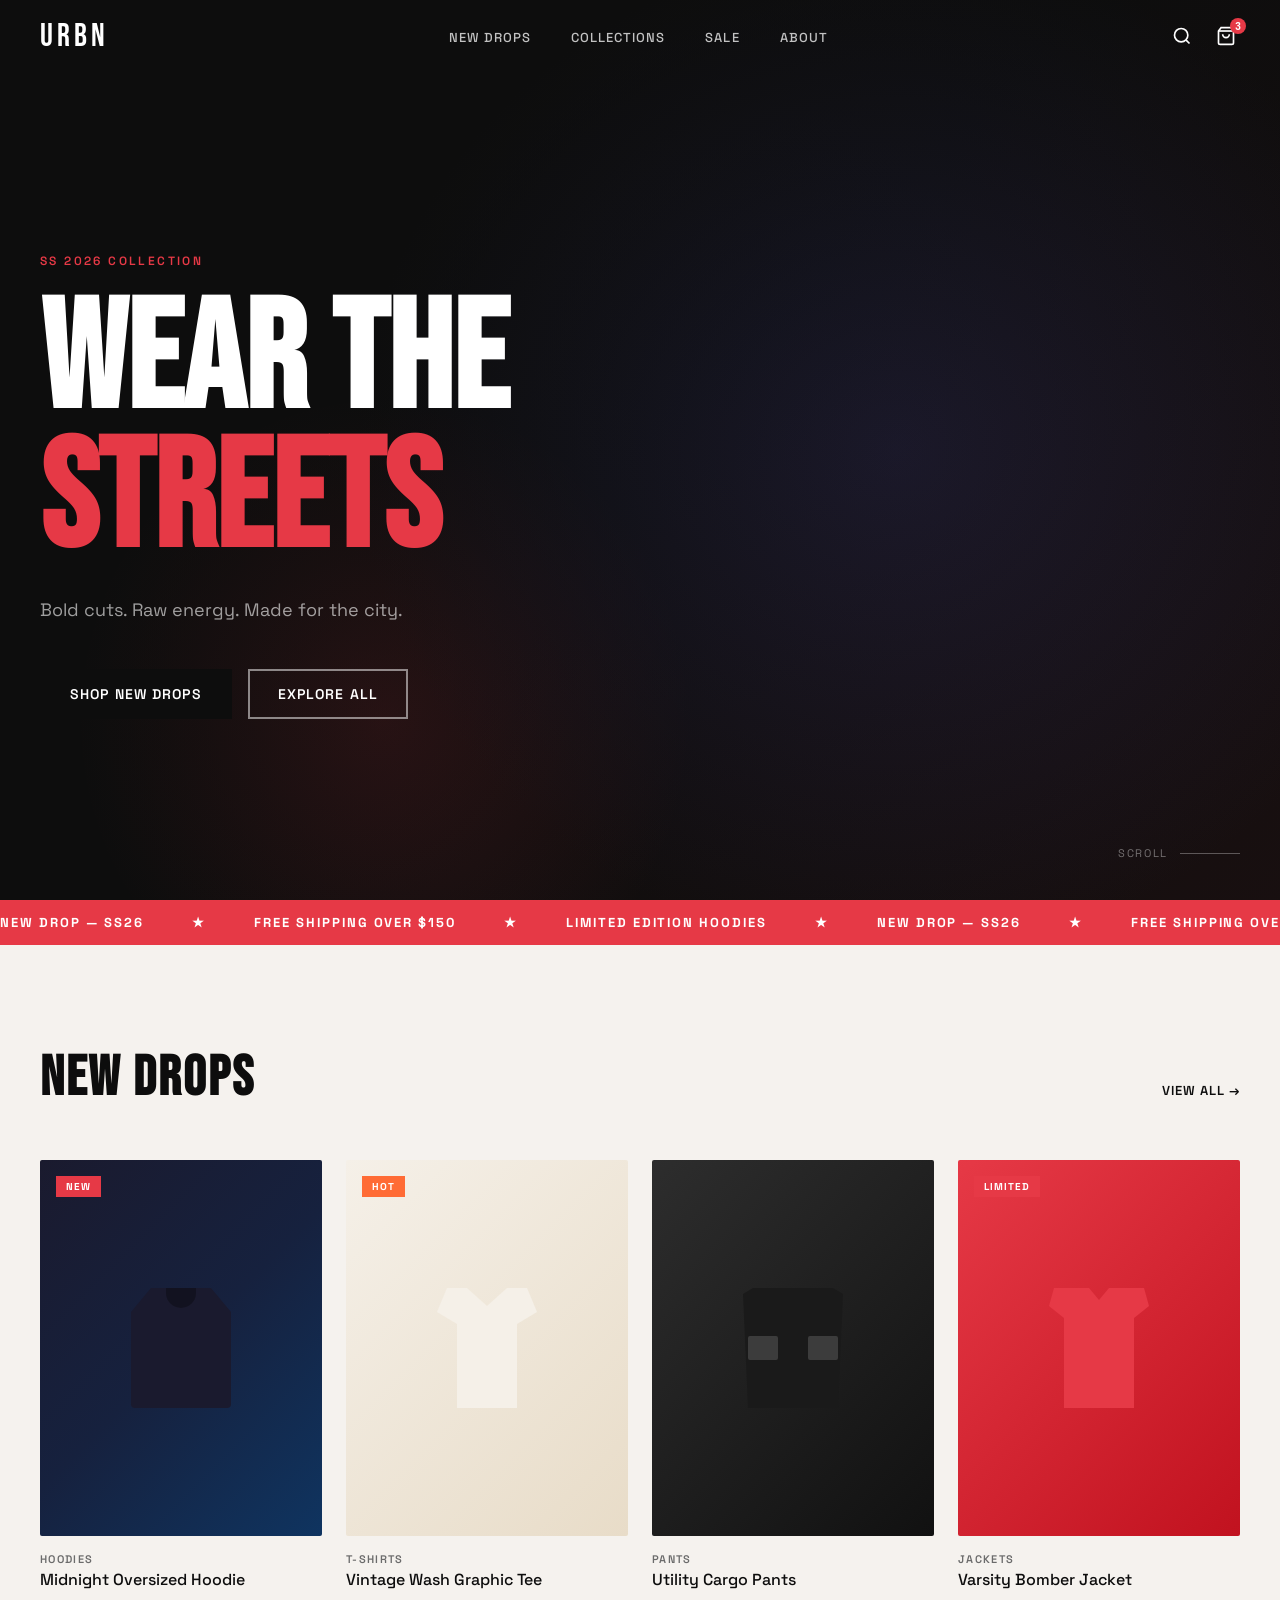
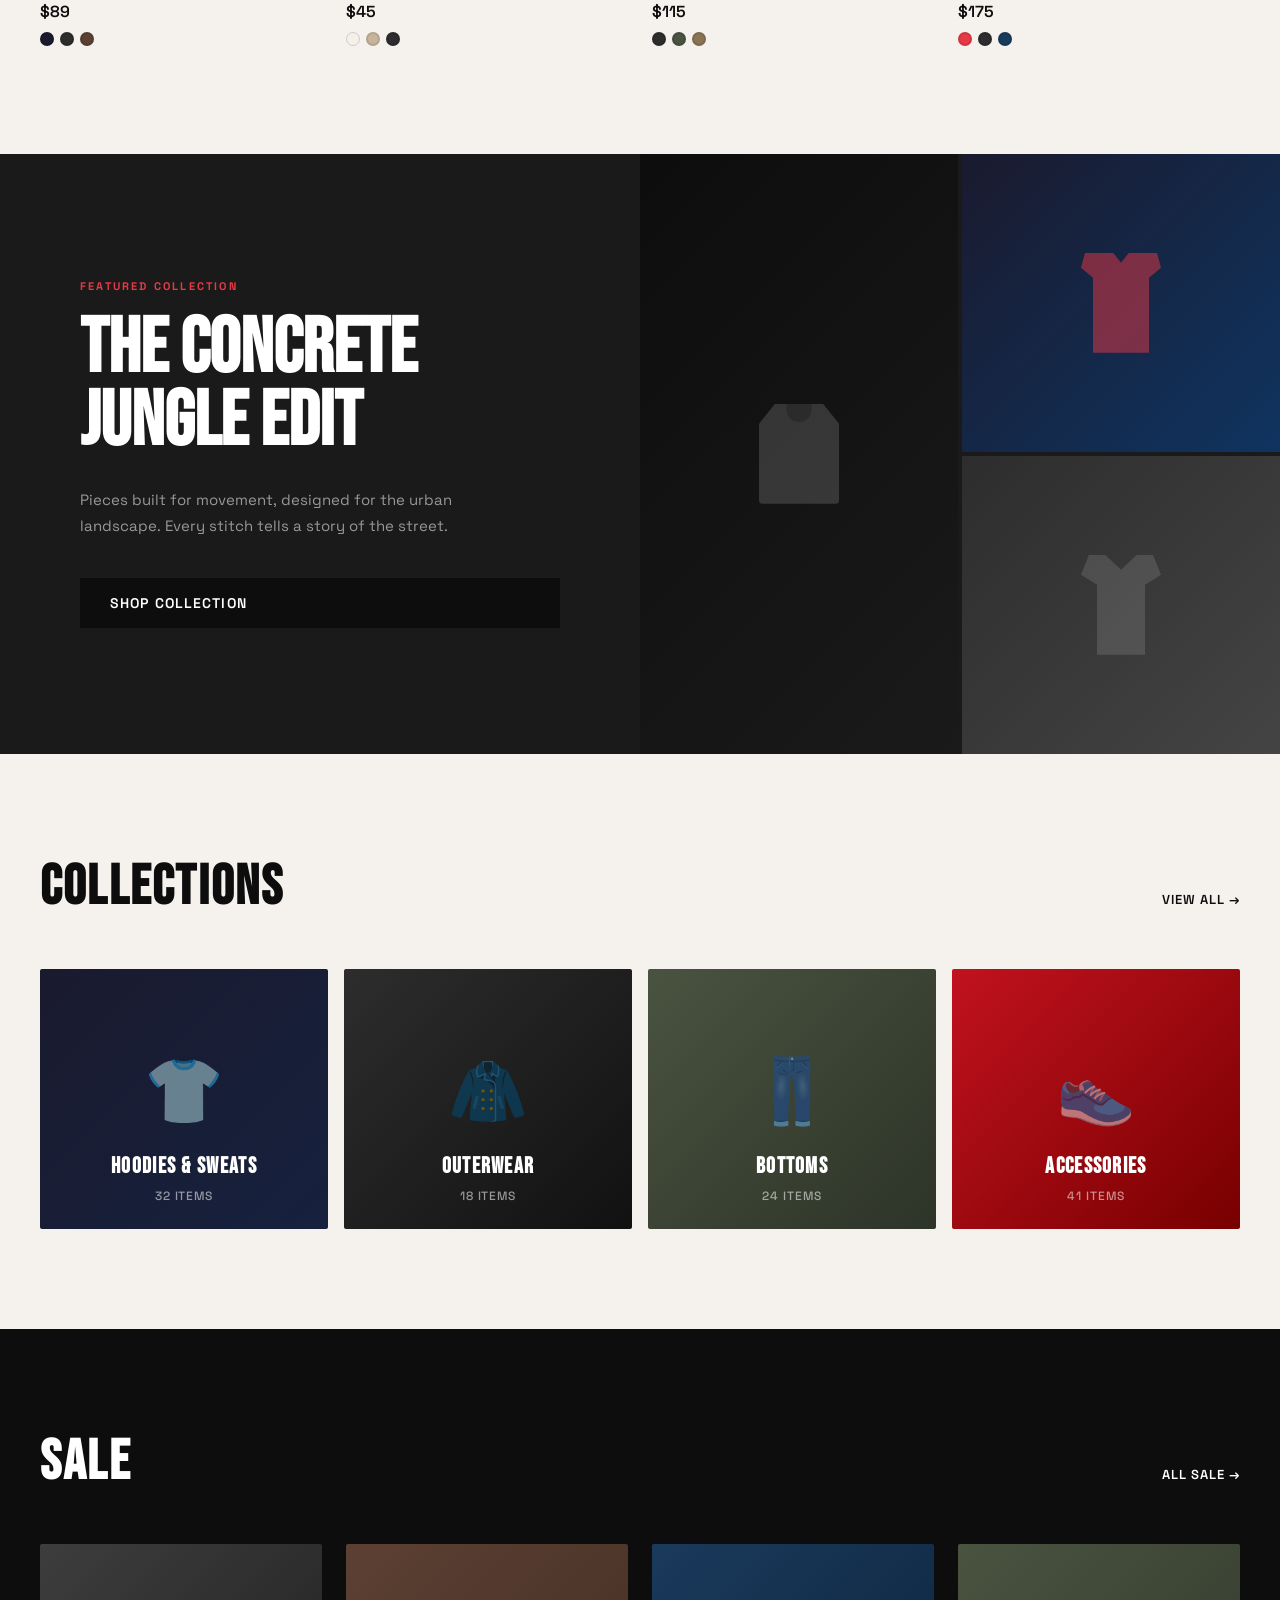
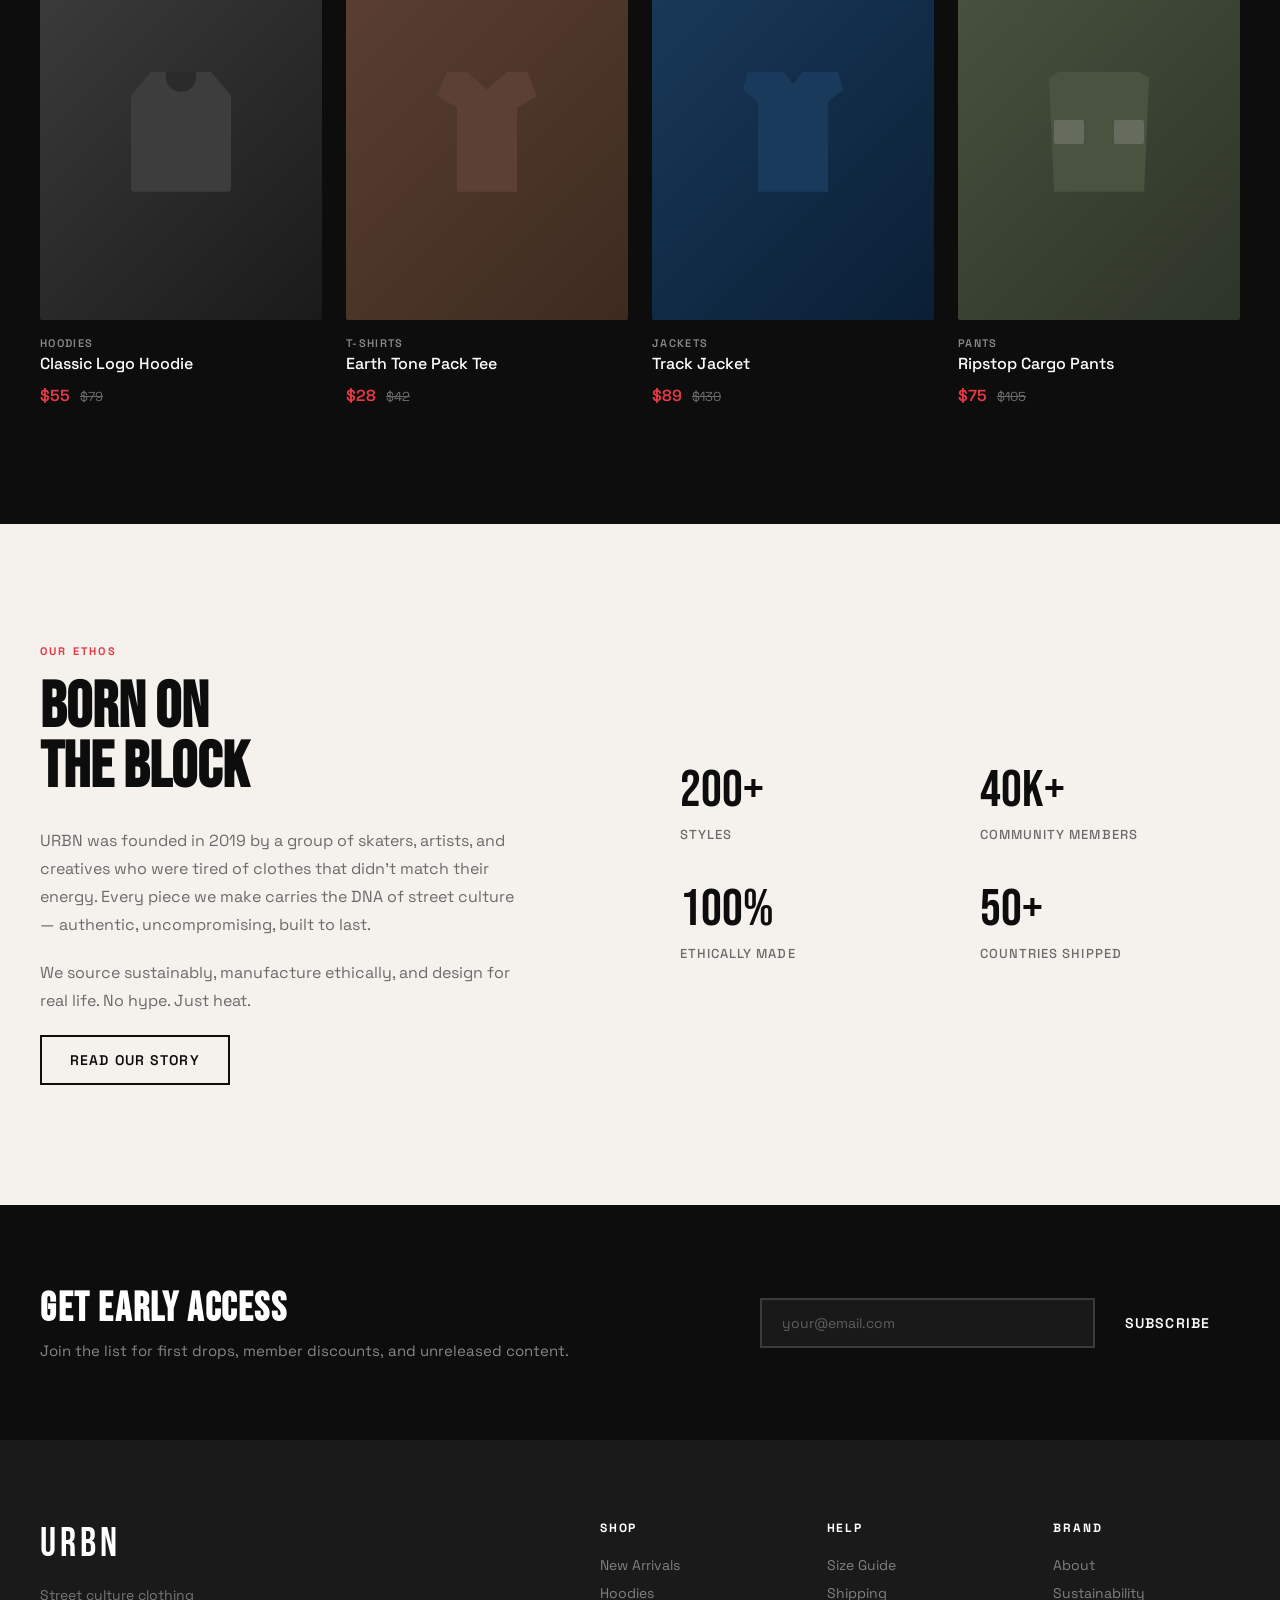
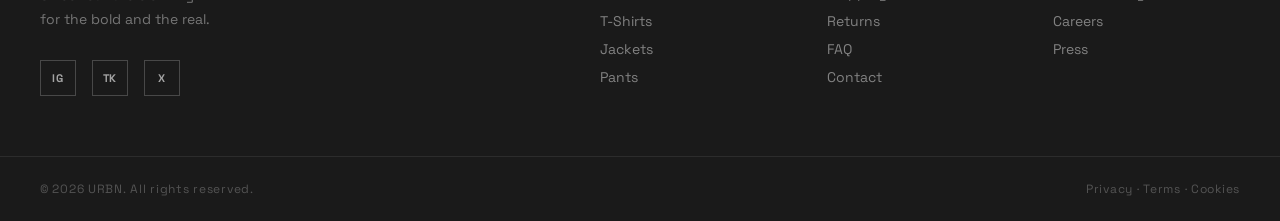
==== index.html @ 35ce9058 "Deploy URBN streetwear site to GitHub Pages Co-Authored-By: Claude Sonnet 4.6 <noreply@anthropic.com" ====
<!DOCTYPE html>
<html lang="en">
<head>
  <meta charset="UTF-8" />
  <meta name="viewport" content="width=device-width, initial-scale=1.0" />
  <title>URBN — Street Culture Clothing</title>
  <link rel="stylesheet" href="css/style.css" />
  <link href="https://fonts.googleapis.com/css2?family=Space+Grotesk:wght@300;400;500;600;700&family=Bebas+Neue&display=swap" rel="stylesheet" />
</head>
<body>

  <!-- NAV -->
  <nav class="nav" id="nav">
    <div class="nav__logo">URBN</div>
    <ul class="nav__links">
      <li><a href="#new">New Drops</a></li>
      <li><a href="#collections">Collections</a></li>
      <li><a href="#sale">Sale</a></li>
      <li><a href="#about">About</a></li>
    </ul>
    <div class="nav__actions">
      <button class="nav__search" aria-label="Search">
        <svg width="20" height="20" fill="none" stroke="currentColor" stroke-width="2" viewBox="0 0 24 24"><circle cx="11" cy="11" r="8"/><path d="m21 21-4.35-4.35"/></svg>
      </button>
      <button class="nav__cart" aria-label="Cart">
        <svg width="20" height="20" fill="none" stroke="currentColor" stroke-width="2" viewBox="0 0 24 24"><path d="M6 2 3 6v14a2 2 0 0 0 2 2h14a2 2 0 0 0 2-2V6l-3-4z"/><line x1="3" y1="6" x2="21" y2="6"/><path d="M16 10a4 4 0 0 1-8 0"/></svg>
        <span class="nav__cart-count">3</span>
      </button>
      <button class="nav__toggle" aria-label="Menu" id="menuToggle">
        <span></span><span></span><span></span>
      </button>
    </div>
  </nav>

  <!-- MOBILE MENU -->
  <div class="mobile-menu" id="mobileMenu">
    <ul>
      <li><a href="#new" onclick="closeMenu()">New Drops</a></li>
      <li><a href="#collections" onclick="closeMenu()">Collections</a></li>
      <li><a href="#sale" onclick="closeMenu()">Sale</a></li>
      <li><a href="#about" onclick="closeMenu()">About</a></li>
    </ul>
  </div>

  <!-- HERO -->
  <section class="hero">
    <div class="hero__bg">
      <div class="hero__gradient"></div>
    </div>
    <div class="hero__content">
      <p class="hero__tag">SS 2026 COLLECTION</p>
      <h1 class="hero__title">WEAR THE<br /><span>STREETS</span></h1>
      <p class="hero__sub">Bold cuts. Raw energy. Made for the city.</p>
      <div class="hero__cta">
        <a href="#new" class="btn btn--primary">Shop New Drops</a>
        <a href="#collections" class="btn btn--ghost">Explore All</a>
      </div>
    </div>
    <div class="hero__scroll">
      <span>Scroll</span>
      <div class="hero__scroll-line"></div>
    </div>
  </section>

  <!-- MARQUEE -->
  <div class="marquee">
    <div class="marquee__track">
      <span>NEW DROP — SS26</span><span>★</span>
      <span>FREE SHIPPING OVER $150</span><span>★</span>
      <span>LIMITED EDITION HOODIES</span><span>★</span>
      <span>NEW DROP — SS26</span><span>★</span>
      <span>FREE SHIPPING OVER $150</span><span>★</span>
      <span>LIMITED EDITION HOODIES</span><span>★</span>
      <span>NEW DROP — SS26</span><span>★</span>
      <span>FREE SHIPPING OVER $150</span><span>★</span>
      <span>LIMITED EDITION HOODIES</span><span>★</span>
    </div>
  </div>

  <!-- NEW DROPS -->
  <section class="section" id="new">
    <div class="container">
      <div class="section__header">
        <h2 class="section__title">New Drops</h2>
        <a href="#" class="section__link">View All →</a>
      </div>
      <div class="product-grid">

        <div class="product-card">
          <div class="product-card__img" style="background: linear-gradient(135deg, #1a1a2e 0%, #16213e 50%, #0f3460 100%);">
            <span class="product-card__badge">NEW</span>
            <div class="product-card__overlay">
              <button class="btn btn--primary btn--sm">Quick Add</button>
            </div>
            <div class="product-card__visual">
              <div class="clothing-hoodie dark"></div>
            </div>
          </div>
          <div class="product-card__info">
            <span class="product-card__category">Hoodies</span>
            <h3 class="product-card__name">Midnight Oversized Hoodie</h3>
            <div class="product-card__price"><span class="price">$89</span></div>
            <div class="product-card__colors">
              <span class="color-dot" style="background:#1a1a2e"></span>
              <span class="color-dot" style="background:#2d2d2d"></span>
              <span class="color-dot" style="background:#5c4033"></span>
            </div>
          </div>
        </div>

        <div class="product-card">
          <div class="product-card__img" style="background: linear-gradient(135deg, #f5f0e8 0%, #e8dcc8 100%);">
            <span class="product-card__badge product-card__badge--hot">HOT</span>
            <div class="product-card__overlay">
              <button class="btn btn--primary btn--sm">Quick Add</button>
            </div>
            <div class="product-card__visual">
              <div class="clothing-tee cream"></div>
            </div>
          </div>
          <div class="product-card__info">
            <span class="product-card__category">T-Shirts</span>
            <h3 class="product-card__name">Vintage Wash Graphic Tee</h3>
            <div class="product-card__price"><span class="price">$45</span></div>
            <div class="product-card__colors">
              <span class="color-dot" style="background:#f5f0e8;border:1px solid #ccc"></span>
              <span class="color-dot" style="background:#c8b49a"></span>
              <span class="color-dot" style="background:#2d2d2d"></span>
            </div>
          </div>
        </div>

        <div class="product-card">
          <div class="product-card__img" style="background: linear-gradient(135deg, #2d2d2d 0%, #111 100%);">
            <div class="product-card__overlay">
              <button class="btn btn--primary btn--sm">Quick Add</button>
            </div>
            <div class="product-card__visual">
              <div class="clothing-cargo dark"></div>
            </div>
          </div>
          <div class="product-card__info">
            <span class="product-card__category">Pants</span>
            <h3 class="product-card__name">Utility Cargo Pants</h3>
            <div class="product-card__price"><span class="price">$115</span></div>
            <div class="product-card__colors">
              <span class="color-dot" style="background:#2d2d2d"></span>
              <span class="color-dot" style="background:#4a5240"></span>
              <span class="color-dot" style="background:#8b7355"></span>
            </div>
          </div>
        </div>

        <div class="product-card">
          <div class="product-card__img" style="background: linear-gradient(135deg, #e63946 0%, #c1121f 100%);">
            <span class="product-card__badge">LIMITED</span>
            <div class="product-card__overlay">
              <button class="btn btn--primary btn--sm">Quick Add</button>
            </div>
            <div class="product-card__visual">
              <div class="clothing-jacket red"></div>
            </div>
          </div>
          <div class="product-card__info">
            <span class="product-card__category">Jackets</span>
            <h3 class="product-card__name">Varsity Bomber Jacket</h3>
            <div class="product-card__price"><span class="price">$175</span></div>
            <div class="product-card__colors">
              <span class="color-dot" style="background:#e63946"></span>
              <span class="color-dot" style="background:#2d2d2d"></span>
              <span class="color-dot" style="background:#1a3a5c"></span>
            </div>
          </div>
        </div>

      </div>
    </div>
  </section>

  <!-- FEATURE BANNER -->
  <section class="feature-banner">
    <div class="feature-banner__content">
      <p class="feature-banner__tag">FEATURED COLLECTION</p>
      <h2 class="feature-banner__title">THE CONCRETE<br/>JUNGLE EDIT</h2>
      <p class="feature-banner__desc">Pieces built for movement, designed for the urban landscape. Every stitch tells a story of the street.</p>
      <a href="#collections" class="btn btn--primary">Shop Collection</a>
    </div>
    <div class="feature-banner__grid">
      <div class="feature-banner__img feature-banner__img--1" style="background: linear-gradient(135deg, #0d0d0d 0%, #1a1a1a 100%);">
        <div class="clothing-hoodie-lg"></div>
      </div>
      <div class="feature-banner__img feature-banner__img--2" style="background: linear-gradient(135deg, #1a1a2e 0%, #0f3460 100%);">
        <div class="clothing-jacket-lg"></div>
      </div>
      <div class="feature-banner__img feature-banner__img--3" style="background: linear-gradient(135deg, #2d2d2d 0%, #444 100%);">
        <div class="clothing-tee-lg"></div>
      </div>
    </div>
  </section>

  <!-- COLLECTIONS -->
  <section class="section" id="collections">
    <div class="container">
      <div class="section__header">
        <h2 class="section__title">Collections</h2>
        <a href="#" class="section__link">View All →</a>
      </div>
      <div class="collection-grid">
        <a href="#" class="collection-card" style="background: linear-gradient(135deg, #1a1a2e 0%, #16213e 100%);">
          <div class="collection-card__art"><div class="collection-icon">👕</div></div>
          <div class="collection-card__info"><h3>Hoodies & Sweats</h3><span>32 Items</span></div>
        </a>
        <a href="#" class="collection-card" style="background: linear-gradient(135deg, #2d2d2d 0%, #111 100%);">
          <div class="collection-card__art"><div class="collection-icon">🧥</div></div>
          <div class="collection-card__info"><h3>Outerwear</h3><span>18 Items</span></div>
        </a>
        <a href="#" class="collection-card" style="background: linear-gradient(135deg, #4a5240 0%, #2d3428 100%);">
          <div class="collection-card__art"><div class="collection-icon">👖</div></div>
          <div class="collection-card__info"><h3>Bottoms</h3><span>24 Items</span></div>
        </a>
        <a href="#" class="collection-card" style="background: linear-gradient(135deg, #c1121f 0%, #780000 100%);">
          <div class="collection-card__art"><div class="collection-icon">👟</div></div>
          <div class="collection-card__info"><h3>Accessories</h3><span>41 Items</span></div>
        </a>
      </div>
    </div>
  </section>

  <!-- SALE -->
  <section class="section section--dark" id="sale">
    <div class="container">
      <div class="section__header">
        <h2 class="section__title">Sale</h2>
        <a href="#" class="section__link">All Sale →</a>
      </div>
      <div class="product-grid">
        <div class="product-card">
          <div class="product-card__img" style="background: linear-gradient(135deg, #3d3d3d 0%, #1a1a1a 100%);">
            <div class="product-card__overlay"><button class="btn btn--primary btn--sm">Quick Add</button></div>
            <div class="product-card__visual"><div class="clothing-hoodie grey"></div></div>
          </div>
          <div class="product-card__info">
            <span class="product-card__category" style="color:#888">Hoodies</span>
            <h3 class="product-card__name" style="color:#fff">Classic Logo Hoodie</h3>
            <div class="product-card__price">
              <span class="price price--sale">$55</span>
              <span class="price price--original">$79</span>
            </div>
          </div>
        </div>
        <div class="product-card">
          <div class="product-card__img" style="background: linear-gradient(135deg, #5c4033 0%, #3d2b1f 100%);">
            <div class="product-card__overlay"><button class="btn btn--primary btn--sm">Quick Add</button></div>
            <div class="product-card__visual"><div class="clothing-tee brown"></div></div>
          </div>
          <div class="product-card__info">
            <span class="product-card__category" style="color:#888">T-Shirts</span>
            <h3 class="product-card__name" style="color:#fff">Earth Tone Pack Tee</h3>
            <div class="product-card__price">
              <span class="price price--sale">$28</span>
              <span class="price price--original">$42</span>
            </div>
          </div>
        </div>
        <div class="product-card">
          <div class="product-card__img" style="background: linear-gradient(135deg, #1a3a5c 0%, #0a1f35 100%);">
            <div class="product-card__overlay"><button class="btn btn--primary btn--sm">Quick Add</button></div>
            <div class="product-card__visual"><div class="clothing-jacket navy"></div></div>
          </div>
          <div class="product-card__info">
            <span class="product-card__category" style="color:#888">Jackets</span>
            <h3 class="product-card__name" style="color:#fff">Track Jacket</h3>
            <div class="product-card__price">
              <span class="price price--sale">$89</span>
              <span class="price price--original">$130</span>
            </div>
          </div>
        </div>
        <div class="product-card">
          <div class="product-card__img" style="background: linear-gradient(135deg, #4a5240 0%, #2d3428 100%);">
            <div class="product-card__overlay"><button class="btn btn--primary btn--sm">Quick Add</button></div>
            <div class="product-card__visual"><div class="clothing-cargo olive"></div></div>
          </div>
          <div class="product-card__info">
            <span class="product-card__category" style="color:#888">Pants</span>
            <h3 class="product-card__name" style="color:#fff">Ripstop Cargo Pants</h3>
            <div class="product-card__price">
              <span class="price price--sale">$75</span>
              <span class="price price--original">$105</span>
            </div>
          </div>
        </div>
      </div>
    </div>
  </section>

  <!-- ABOUT -->
  <section class="brand-section" id="about">
    <div class="brand-section__inner">
      <div class="brand-section__text">
        <p class="brand-section__tag">OUR ETHOS</p>
        <h2 class="brand-section__title">Born on<br/>the Block</h2>
        <p class="brand-section__desc">URBN was founded in 2019 by a group of skaters, artists, and creatives who were tired of clothes that didn't match their energy. Every piece we make carries the DNA of street culture — authentic, uncompromising, built to last.</p>
        <p class="brand-section__desc">We source sustainably, manufacture ethically, and design for real life. No hype. Just heat.</p>
        <a href="#" class="btn btn--outline">Read Our Story</a>
      </div>
      <div class="brand-section__stats">
        <div class="stat"><span class="stat__num">200+</span><span class="stat__label">Styles</span></div>
        <div class="stat"><span class="stat__num">40K+</span><span class="stat__label">Community Members</span></div>
        <div class="stat"><span class="stat__num">100%</span><span class="stat__label">Ethically Made</span></div>
        <div class="stat"><span class="stat__num">50+</span><span class="stat__label">Countries Shipped</span></div>
      </div>
    </div>
  </section>

  <!-- NEWSLETTER -->
  <section class="newsletter">
    <div class="container newsletter__inner">
      <div class="newsletter__text">
        <h2>Get Early Access</h2>
        <p>Join the list for first drops, member discounts, and unreleased content.</p>
      </div>
      <form class="newsletter__form" onsubmit="handleSubscribe(event)">
        <input type="email" placeholder="your@email.com" required />
        <button type="submit" class="btn btn--primary">Subscribe</button>
      </form>
    </div>
  </section>

  <!-- FOOTER -->
  <footer class="footer">
    <div class="container footer__inner">
      <div class="footer__brand">
        <div class="footer__logo">URBN</div>
        <p>Street culture clothing<br/>for the bold and the real.</p>
        <div class="footer__social">
          <a href="#">IG</a>
          <a href="#">TK</a>
          <a href="#">X</a>
        </div>
      </div>
      <div class="footer__links">
        <div class="footer__col">
          <h4>Shop</h4>
          <a href="#">New Arrivals</a><a href="#">Hoodies</a><a href="#">T-Shirts</a><a href="#">Jackets</a><a href="#">Pants</a>
        </div>
        <div class="footer__col">
          <h4>Help</h4>
          <a href="#">Size Guide</a><a href="#">Shipping</a><a href="#">Returns</a><a href="#">FAQ</a><a href="#">Contact</a>
        </div>
        <div class="footer__col">
          <h4>Brand</h4>
          <a href="#">About</a><a href="#">Sustainability</a><a href="#">Careers</a><a href="#">Press</a>
        </div>
      </div>
    </div>
    <div class="footer__bottom">
      <span>© 2026 URBN. All rights reserved.</span>
      <span>Privacy · Terms · Cookies</span>
    </div>
  </footer>

  <div class="toast" id="toast">Subscribed! Welcome to the fam.</div>
  <script src="js/main.js"></script>
</body>
</html>
---- css/style.css ----
/* ============================================
   URBN — Street Culture Clothing
   ============================================ */

*, *::before, *::after { box-sizing: border-box; margin: 0; padding: 0; }

:root {
  --black: #0d0d0d;
  --off-black: #1a1a1a;
  --grey-dark: #2d2d2d;
  --grey: #6b6b6b;
  --grey-light: #c4c4c4;
  --off-white: #f5f2ee;
  --white: #ffffff;
  --accent: #e63946;
  --accent-dark: #c1121f;
  --font-display: 'Bebas Neue', sans-serif;
  --font-body: 'Space Grotesk', sans-serif;
  --nav-h: 72px;
}

html { scroll-behavior: smooth; }
body { font-family: var(--font-body); background: var(--off-white); color: var(--black); overflow-x: hidden; }
a { text-decoration: none; color: inherit; }
ul { list-style: none; }

/* BUTTONS */
.btn {
  display: inline-flex; align-items: center; gap: 8px;
  padding: 14px 28px; font-family: var(--font-body); font-weight: 600;
  font-size: 14px; letter-spacing: 0.08em; text-transform: uppercase;
  border: 2px solid transparent; cursor: pointer; transition: all 0.2s ease; white-space: nowrap;
}
.btn--primary { background: var(--black); color: var(--white); border-color: var(--black); }
.btn--primary:hover { background: var(--accent); border-color: var(--accent); }
.btn--ghost { background: transparent; color: var(--white); border-color: rgba(255,255,255,0.5); }
.btn--ghost:hover { border-color: var(--white); background: rgba(255,255,255,0.1); }
.btn--outline { background: transparent; color: var(--black); border-color: var(--black); }
.btn--outline:hover { background: var(--black); color: var(--white); }
.btn--sm { padding: 10px 18px; font-size: 12px; }

/* NAV */
.nav {
  position: fixed; top: 0; left: 0; right: 0; height: var(--nav-h);
  display: flex; align-items: center; justify-content: space-between;
  padding: 0 40px; z-index: 100; transition: background 0.3s ease, box-shadow 0.3s ease;
}
.nav.scrolled { background: rgba(13,13,13,0.96); backdrop-filter: blur(12px); box-shadow: 0 2px 24px rgba(0,0,0,0.3); }
.nav__logo { font-family: var(--font-display); font-size: 32px; color: var(--white); letter-spacing: 0.12em; }
.nav__links { display: flex; gap: 40px; }
.nav__links a { color: rgba(255,255,255,0.75); font-size: 13px; font-weight: 500; letter-spacing: 0.08em; text-transform: uppercase; transition: color 0.2s; }
.nav__links a:hover { color: var(--white); }
.nav__actions { display: flex; align-items: center; gap: 16px; }
.nav__search, .nav__cart { background: none; border: none; color: var(--white); cursor: pointer; padding: 4px; display: flex; position: relative; transition: opacity 0.2s; }
.nav__search:hover, .nav__cart:hover { opacity: 0.7; }
.nav__cart-count { position: absolute; top: -4px; right: -6px; background: var(--accent); color: var(--white); font-size: 10px; font-weight: 700; width: 16px; height: 16px; border-radius: 50%; display: flex; align-items: center; justify-content: center; }
.nav__toggle { display: none; flex-direction: column; gap: 5px; background: none; border: none; cursor: pointer; padding: 4px; }
.nav__toggle span { display: block; width: 22px; height: 2px; background: var(--white); transition: all 0.3s; }

/* MOBILE MENU */
.mobile-menu { position: fixed; top: var(--nav-h); left: 0; right: 0; bottom: 0; background: var(--black); z-index: 99; display: flex; align-items: center; justify-content: center; transform: translateX(100%); transition: transform 0.4s cubic-bezier(0.77,0,0.18,1); }
.mobile-menu.open { transform: translateX(0); }
.mobile-menu ul { display: flex; flex-direction: column; gap: 32px; text-align: center; }
.mobile-menu a { font-family: var(--font-display); font-size: 48px; color: var(--white); letter-spacing: 0.06em; transition: color 0.2s; }
.mobile-menu a:hover { color: var(--accent); }

/* HERO */
.hero { position: relative; min-height: 100vh; display: flex; align-items: center; overflow: hidden; background: var(--black); }
.hero__bg { position: absolute; inset: 0; background: radial-gradient(ellipse 60% 80% at 70% 50%, #1a1a2e 0%, transparent 70%), radial-gradient(ellipse 40% 60% at 30% 80%, rgba(230,57,70,0.15) 0%, transparent 60%), #0d0d0d; }
.hero__gradient { position: absolute; inset: 0; background: linear-gradient(135deg, rgba(13,13,13,0.8) 0%, rgba(13,13,13,0.2) 50%, rgba(230,57,70,0.05) 100%); }
.hero__content { position: relative; z-index: 2; padding: 0 40px; padding-top: var(--nav-h); max-width: 760px; }
.hero__tag { font-size: 12px; font-weight: 600; letter-spacing: 0.2em; text-transform: uppercase; color: var(--accent); margin-bottom: 24px; }
.hero__title { font-family: var(--font-display); font-size: clamp(80px, 12vw, 160px); line-height: 0.9; color: var(--white); margin-bottom: 28px; }
.hero__title span { color: var(--accent); }
.hero__sub { font-size: 18px; color: rgba(255,255,255,0.6); margin-bottom: 48px; max-width: 400px; }
.hero__cta { display: flex; gap: 16px; flex-wrap: wrap; }
.hero__scroll { position: absolute; bottom: 40px; right: 40px; display: flex; align-items: center; gap: 12px; color: rgba(255,255,255,0.4); font-size: 11px; letter-spacing: 0.15em; text-transform: uppercase; z-index: 2; }
.hero__scroll-line { width: 60px; height: 1px; background: rgba(255,255,255,0.3); position: relative; overflow: hidden; }
.hero__scroll-line::after { content: ''; position: absolute; top: 0; left: -100%; width: 100%; height: 100%; background: var(--accent); animation: scroll-line 2s ease infinite; }
@keyframes scroll-line { 0% { left: -100%; } 100% { left: 100%; } }

/* MARQUEE */
.marquee { background: var(--accent); overflow: hidden; padding: 14px 0; }
.marquee__track { display: flex; gap: 48px; animation: marquee 20s linear infinite; white-space: nowrap; }
.marquee__track span { font-size: 13px; font-weight: 700; letter-spacing: 0.15em; text-transform: uppercase; color: var(--white); flex-shrink: 0; }
@keyframes marquee { from { transform: translateX(0); } to { transform: translateX(-33.333%); } }

/* LAYOUT */
.container { max-width: 1280px; margin: 0 auto; padding: 0 40px; }
.section { padding: 100px 0; }
.section--dark { background: var(--black); }
.section__header { display: flex; align-items: baseline; justify-content: space-between; margin-bottom: 48px; }
.section__title { font-family: var(--font-display); font-size: clamp(36px, 5vw, 56px); letter-spacing: 0.04em; }
.section--dark .section__title { color: var(--white); }
.section__link { font-size: 13px; font-weight: 600; letter-spacing: 0.08em; text-transform: uppercase; transition: color 0.2s; }
.section--dark .section__link { color: var(--white); }
.section__link:hover { color: var(--accent); }

/* PRODUCT GRID */
.product-grid { display: grid; grid-template-columns: repeat(4, 1fr); gap: 24px; }

/* PRODUCT CARD */
.product-card { display: flex; flex-direction: column; cursor: pointer; }
.product-card__img { position: relative; aspect-ratio: 3/4; overflow: hidden; border-radius: 2px; display: flex; align-items: center; justify-content: center; }
.product-card__img:hover .product-card__overlay { opacity: 1; }
.product-card__img:hover .product-card__visual { transform: scale(1.05); }
.product-card__overlay { position: absolute; inset: 0; background: rgba(0,0,0,0.4); display: flex; align-items: flex-end; justify-content: center; padding-bottom: 24px; opacity: 0; transition: opacity 0.3s ease; }
.product-card__badge { position: absolute; top: 16px; left: 16px; background: var(--accent); color: var(--white); font-size: 10px; font-weight: 700; letter-spacing: 0.1em; padding: 4px 10px; text-transform: uppercase; }
.product-card__badge--hot { background: #ff6b35; }
.product-card__visual { transition: transform 0.4s ease; }
.product-card__info { padding: 16px 0 8px; }
.product-card__category { font-size: 11px; font-weight: 600; letter-spacing: 0.12em; text-transform: uppercase; color: var(--grey); margin-bottom: 4px; display: block; }
.product-card__name { font-size: 16px; font-weight: 500; margin-bottom: 10px; line-height: 1.3; }
.product-card__price { display: flex; gap: 10px; align-items: baseline; margin-bottom: 10px; }
.price { font-size: 16px; font-weight: 600; }
.price--sale { color: var(--accent); }
.price--original { font-size: 13px; font-weight: 400; color: var(--grey); text-decoration: line-through; }
.product-card__colors { display: flex; gap: 6px; }
.color-dot { width: 14px; height: 14px; border-radius: 50%; border: 2px solid rgba(0,0,0,0.1); cursor: pointer; transition: transform 0.2s; }
.color-dot:hover { transform: scale(1.3); }

/* CSS CLOTHING ILLUSTRATIONS */
.clothing-hoodie, .clothing-tee, .clothing-cargo, .clothing-jacket { width: 100px; height: 120px; position: relative; }
.clothing-hoodie { background: #2d2d2d; clip-path: polygon(20% 0%, 80% 0%, 100% 20%, 100% 100%, 0% 100%, 0% 20%); border-radius: 4px; }
.clothing-hoodie.dark { background: #1a1a2e; }
.clothing-hoodie.grey { background: #3d3d3d; }
.clothing-hoodie::before { content: ''; position: absolute; top: 0; left: 50%; transform: translateX(-50%); width: 30px; height: 20px; background: rgba(0,0,0,0.3); border-radius: 0 0 15px 15px; }
.clothing-tee { background: #f5f0e8; clip-path: polygon(10% 0%, 30% 0%, 50% 15%, 70% 0%, 90% 0%, 100% 20%, 80% 30%, 80% 100%, 20% 100%, 20% 30%, 0% 20%); }
.clothing-tee.cream { background: #f5f0e8; }
.clothing-tee.brown { background: #5c4033; }
.clothing-cargo { background: #2d2d2d; border-radius: 4px; clip-path: polygon(10% 0%, 90% 0%, 100% 5%, 95% 100%, 5% 100%, 0% 5%); }
.clothing-cargo.dark { background: #1a1a1a; }
.clothing-cargo.olive { background: #4a5240; }
.clothing-cargo::before, .clothing-cargo::after { content: ''; position: absolute; background: rgba(255,255,255,0.15); width: 30%; height: 20%; top: 40%; border-radius: 2px; }
.clothing-cargo::before { left: 5%; }
.clothing-cargo::after { right: 5%; }
.clothing-jacket { background: #e63946; clip-path: polygon(5% 0%, 40% 0%, 50% 10%, 60% 0%, 95% 0%, 100% 15%, 85% 25%, 85% 100%, 15% 100%, 15% 25%, 0% 15%); }
.clothing-jacket.red { background: #e63946; }
.clothing-jacket.navy { background: #1a3a5c; }
.clothing-hoodie-lg, .clothing-jacket-lg, .clothing-tee-lg { width: 80px; height: 100px; position: relative; border-radius: 4px; }
.clothing-hoodie-lg { background: rgba(255,255,255,0.15); clip-path: polygon(20% 0%, 80% 0%, 100% 20%, 100% 100%, 0% 100%, 0% 20%); }
.clothing-hoodie-lg::before { content: ''; position: absolute; top: 0; left: 50%; transform: translateX(-50%); width: 25px; height: 18px; background: rgba(0,0,0,0.2); border-radius: 0 0 12px 12px; }
.clothing-jacket-lg { background: rgba(230,57,70,0.5); clip-path: polygon(5% 0%, 40% 0%, 50% 10%, 60% 0%, 95% 0%, 100% 15%, 85% 25%, 85% 100%, 15% 100%, 15% 25%, 0% 15%); }
.clothing-tee-lg { background: rgba(255,255,255,0.12); clip-path: polygon(10% 0%, 30% 0%, 50% 15%, 70% 0%, 90% 0%, 100% 20%, 80% 30%, 80% 100%, 20% 100%, 20% 30%, 0% 20%); }

/* FEATURE BANNER */
.feature-banner { background: var(--off-black); display: grid; grid-template-columns: 1fr 1fr; min-height: 600px; overflow: hidden; }
.feature-banner__content { padding: 80px; display: flex; flex-direction: column; justify-content: center; }
.feature-banner__tag { font-size: 11px; font-weight: 700; letter-spacing: 0.2em; text-transform: uppercase; color: var(--accent); margin-bottom: 20px; }
.feature-banner__title { font-family: var(--font-display); font-size: clamp(48px, 6vw, 80px); color: var(--white); line-height: 0.95; margin-bottom: 28px; }
.feature-banner__desc { font-size: 15px; line-height: 1.7; color: rgba(255,255,255,0.55); margin-bottom: 40px; max-width: 420px; }
.feature-banner__grid { display: grid; grid-template-columns: 1fr 1fr; grid-template-rows: 1fr 1fr; gap: 4px; }
.feature-banner__img { display: flex; align-items: center; justify-content: center; transition: transform 0.4s ease; }
.feature-banner__img:hover { transform: scale(1.03); }
.feature-banner__img--1 { grid-row: 1 / 3; }

/* COLLECTION GRID */
.collection-grid { display: grid; grid-template-columns: repeat(4, 1fr); gap: 16px; }
.collection-card { display: flex; flex-direction: column; align-items: center; justify-content: flex-end; padding: 40px 24px 24px; min-height: 260px; border-radius: 2px; transition: transform 0.3s ease; overflow: hidden; position: relative; }
.collection-card:hover { transform: translateY(-4px); }
.collection-card__art { position: absolute; top: 50%; left: 50%; transform: translate(-50%, -60%); }
.collection-icon { font-size: 64px; opacity: 0.5; }
.collection-card__info { text-align: center; position: relative; z-index: 1; }
.collection-card__info h3 { font-family: var(--font-display); font-size: 22px; letter-spacing: 0.06em; color: var(--white); margin-bottom: 4px; }
.collection-card__info span { font-size: 12px; color: rgba(255,255,255,0.55); font-weight: 500; letter-spacing: 0.08em; text-transform: uppercase; }

/* BRAND SECTION */
.brand-section { padding: 120px 0; background: var(--off-white); }
.brand-section__inner { max-width: 1280px; margin: 0 auto; padding: 0 40px; display: grid; grid-template-columns: 1fr 1fr; gap: 80px; align-items: center; }
.brand-section__tag { font-size: 11px; font-weight: 700; letter-spacing: 0.2em; text-transform: uppercase; color: var(--accent); margin-bottom: 20px; }
.brand-section__title { font-family: var(--font-display); font-size: clamp(48px, 5vw, 72px); line-height: 0.95; margin-bottom: 28px; }
.brand-section__desc { font-size: 16px; line-height: 1.75; color: var(--grey); margin-bottom: 20px; max-width: 480px; }
.brand-section__stats { display: grid; grid-template-columns: 1fr 1fr; gap: 40px; }
.stat__num { display: block; font-family: var(--font-display); font-size: 52px; color: var(--black); line-height: 1; margin-bottom: 6px; }
.stat__label { font-size: 13px; font-weight: 500; color: var(--grey); text-transform: uppercase; letter-spacing: 0.08em; }

/* NEWSLETTER */
.newsletter { background: var(--black); padding: 80px 0; }
.newsletter__inner { display: flex; align-items: center; justify-content: space-between; gap: 48px; }
.newsletter__text h2 { font-family: var(--font-display); font-size: 40px; color: var(--white); letter-spacing: 0.04em; margin-bottom: 8px; }
.newsletter__text p { font-size: 15px; color: rgba(255,255,255,0.5); }
.newsletter__form { display: flex; flex: 1; max-width: 480px; }
.newsletter__form input { flex: 1; padding: 14px 20px; border: 2px solid rgba(255,255,255,0.15); background: rgba(255,255,255,0.05); color: var(--white); font-family: var(--font-body); font-size: 14px; outline: none; transition: border-color 0.2s; }
.newsletter__form input::placeholder { color: rgba(255,255,255,0.3); }
.newsletter__form input:focus { border-color: var(--accent); }
.newsletter__form .btn { border-radius: 0; }

/* FOOTER */
.footer { background: var(--off-black); padding: 80px 0 0; }
.footer__inner { display: grid; grid-template-columns: 1.5fr 2fr; gap: 80px; padding-bottom: 60px; }
.footer__logo { font-family: var(--font-display); font-size: 40px; color: var(--white); letter-spacing: 0.1em; margin-bottom: 16px; }
.footer__brand p { font-size: 14px; line-height: 1.7; color: rgba(255,255,255,0.4); margin-bottom: 28px; }
.footer__social { display: flex; gap: 16px; }
.footer__social a { width: 36px; height: 36px; border: 1px solid rgba(255,255,255,0.2); display: flex; align-items: center; justify-content: center; font-size: 11px; font-weight: 700; color: rgba(255,255,255,0.6); letter-spacing: 0.05em; transition: all 0.2s; }
.footer__social a:hover { border-color: var(--accent); color: var(--accent); }
.footer__links { display: grid; grid-template-columns: repeat(3, 1fr); gap: 40px; }
.footer__col h4 { font-size: 12px; font-weight: 700; letter-spacing: 0.15em; text-transform: uppercase; color: var(--white); margin-bottom: 20px; }
.footer__col a { display: block; font-size: 14px; color: rgba(255,255,255,0.45); margin-bottom: 10px; transition: color 0.2s; }
.footer__col a:hover { color: var(--white); }
.footer__bottom { border-top: 1px solid rgba(255,255,255,0.08); padding: 24px 40px; display: flex; justify-content: space-between; font-size: 12px; color: rgba(255,255,255,0.25); letter-spacing: 0.06em; }

/* TOAST */
.toast { position: fixed; bottom: 32px; right: 32px; background: var(--black); color: var(--white); padding: 16px 24px; font-size: 14px; font-weight: 500; border-left: 4px solid var(--accent); transform: translateY(80px); opacity: 0; transition: all 0.3s cubic-bezier(0.34,1.56,0.64,1); z-index: 200; pointer-events: none; }
.toast.show { transform: translateY(0); opacity: 1; }

/* RESPONSIVE */
@media (max-width: 1024px) {
  .product-grid { grid-template-columns: repeat(2, 1fr); }
  .collection-grid { grid-template-columns: repeat(2, 1fr); }
  .feature-banner { grid-template-columns: 1fr; }
  .feature-banner__content { padding: 60px 40px; }
  .feature-banner__grid { grid-template-columns: repeat(3, 1fr); grid-template-rows: auto; }
  .feature-banner__img--1 { grid-row: auto; }
  .brand-section__inner { grid-template-columns: 1fr; gap: 60px; }
  .footer__inner { grid-template-columns: 1fr; gap: 48px; }
}
@media (max-width: 768px) {
  :root { --nav-h: 60px; }
  .nav { padding: 0 20px; }
  .nav__links { display: none; }
  .nav__toggle { display: flex; }
  .hero__content { padding: 0 20px; padding-top: var(--nav-h); }
  .hero__scroll { display: none; }
  .container { padding: 0 20px; }
  .section { padding: 60px 0; }
  .feature-banner__content { padding: 48px 20px; }
  .brand-section { padding: 80px 0; }
  .brand-section__inner { padding: 0 20px; }
  .newsletter__inner { flex-direction: column; align-items: flex-start; }
  .newsletter__form { width: 100%; max-width: 100%; }
  .footer__inner { padding: 0 20px 48px; }
  .footer__links { grid-template-columns: repeat(2, 1fr); }
  .footer__bottom { padding: 20px; flex-direction: column; gap: 8px; }
}
@media (max-width: 480px) {
  .product-grid { grid-template-columns: 1fr; }
  .collection-grid { grid-template-columns: 1fr; }
  .hero__title { font-size: clamp(60px, 16vw, 80px); }
  .hero__cta { flex-direction: column; }
  .brand-section__stats { grid-template-columns: 1fr 1fr; gap: 24px; }
  .newsletter__form { flex-direction: column; }
  .footer__links { grid-template-columns: 1fr; }
}
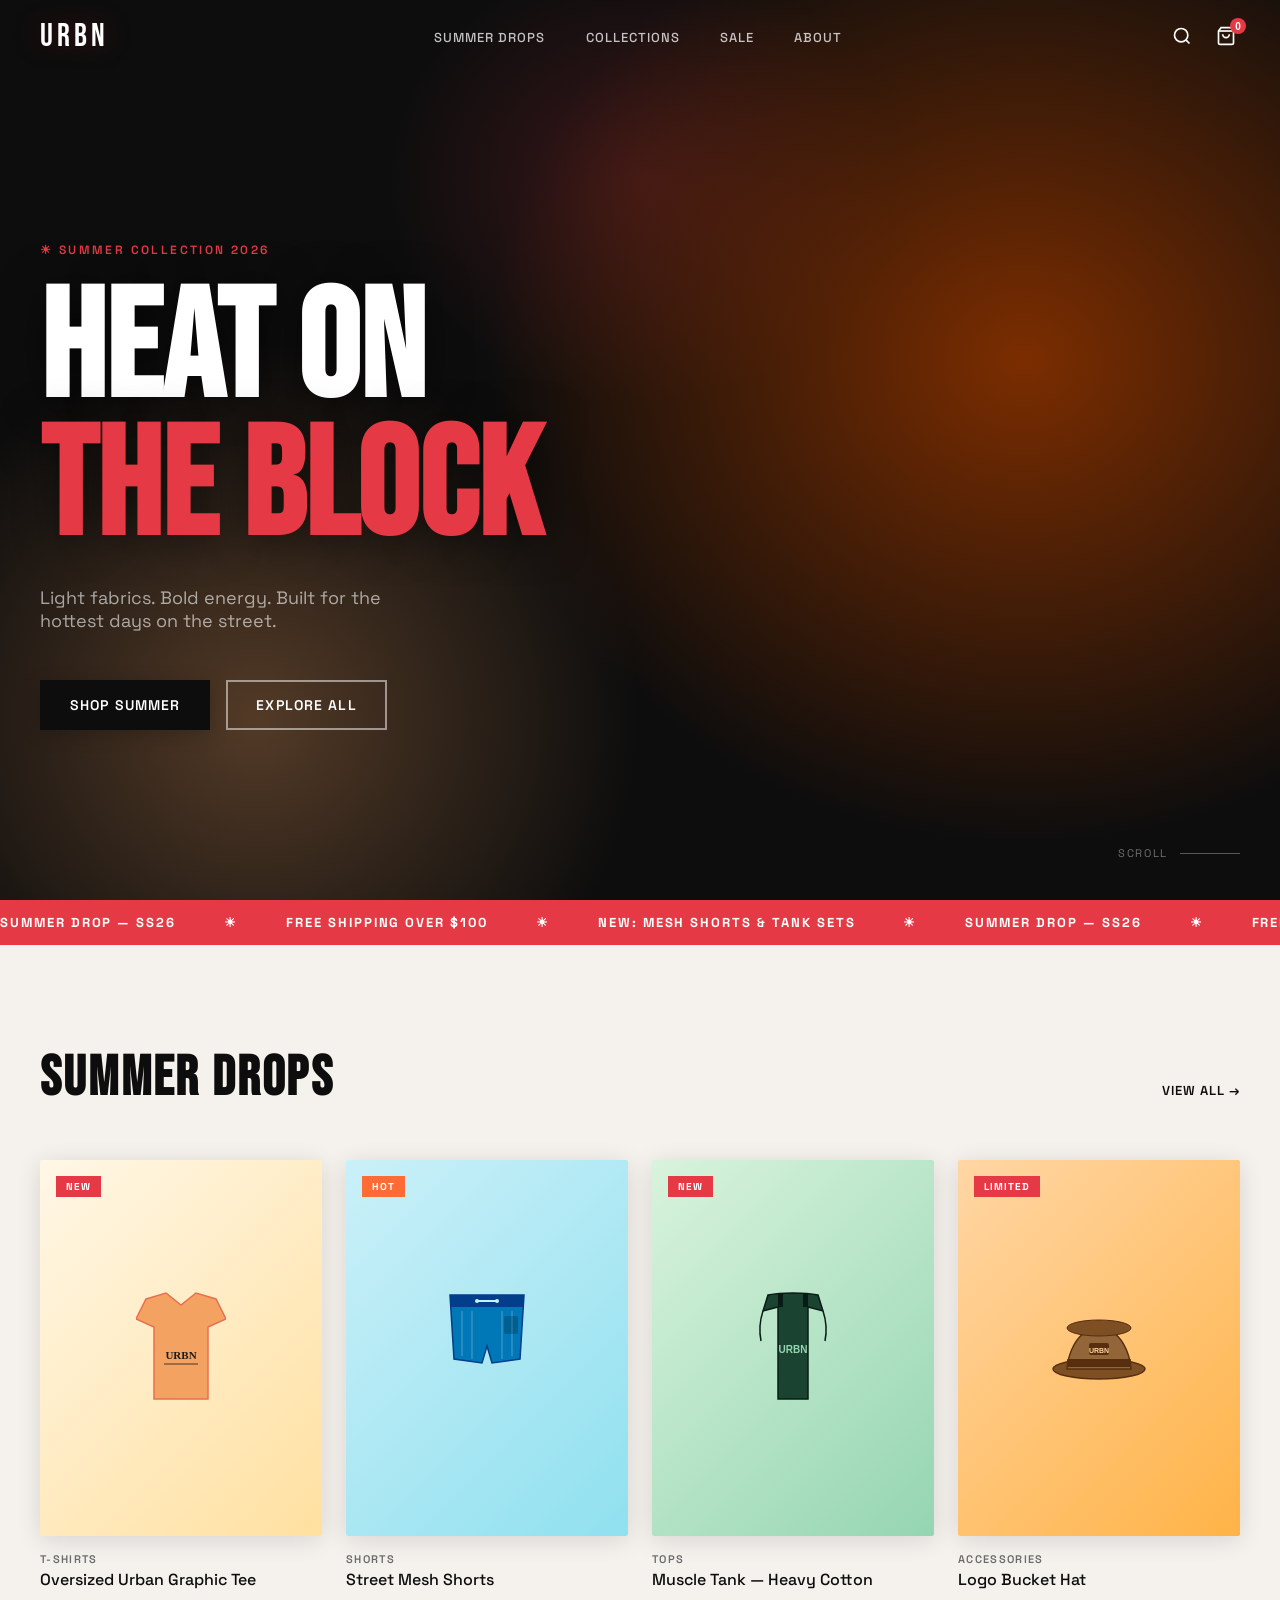
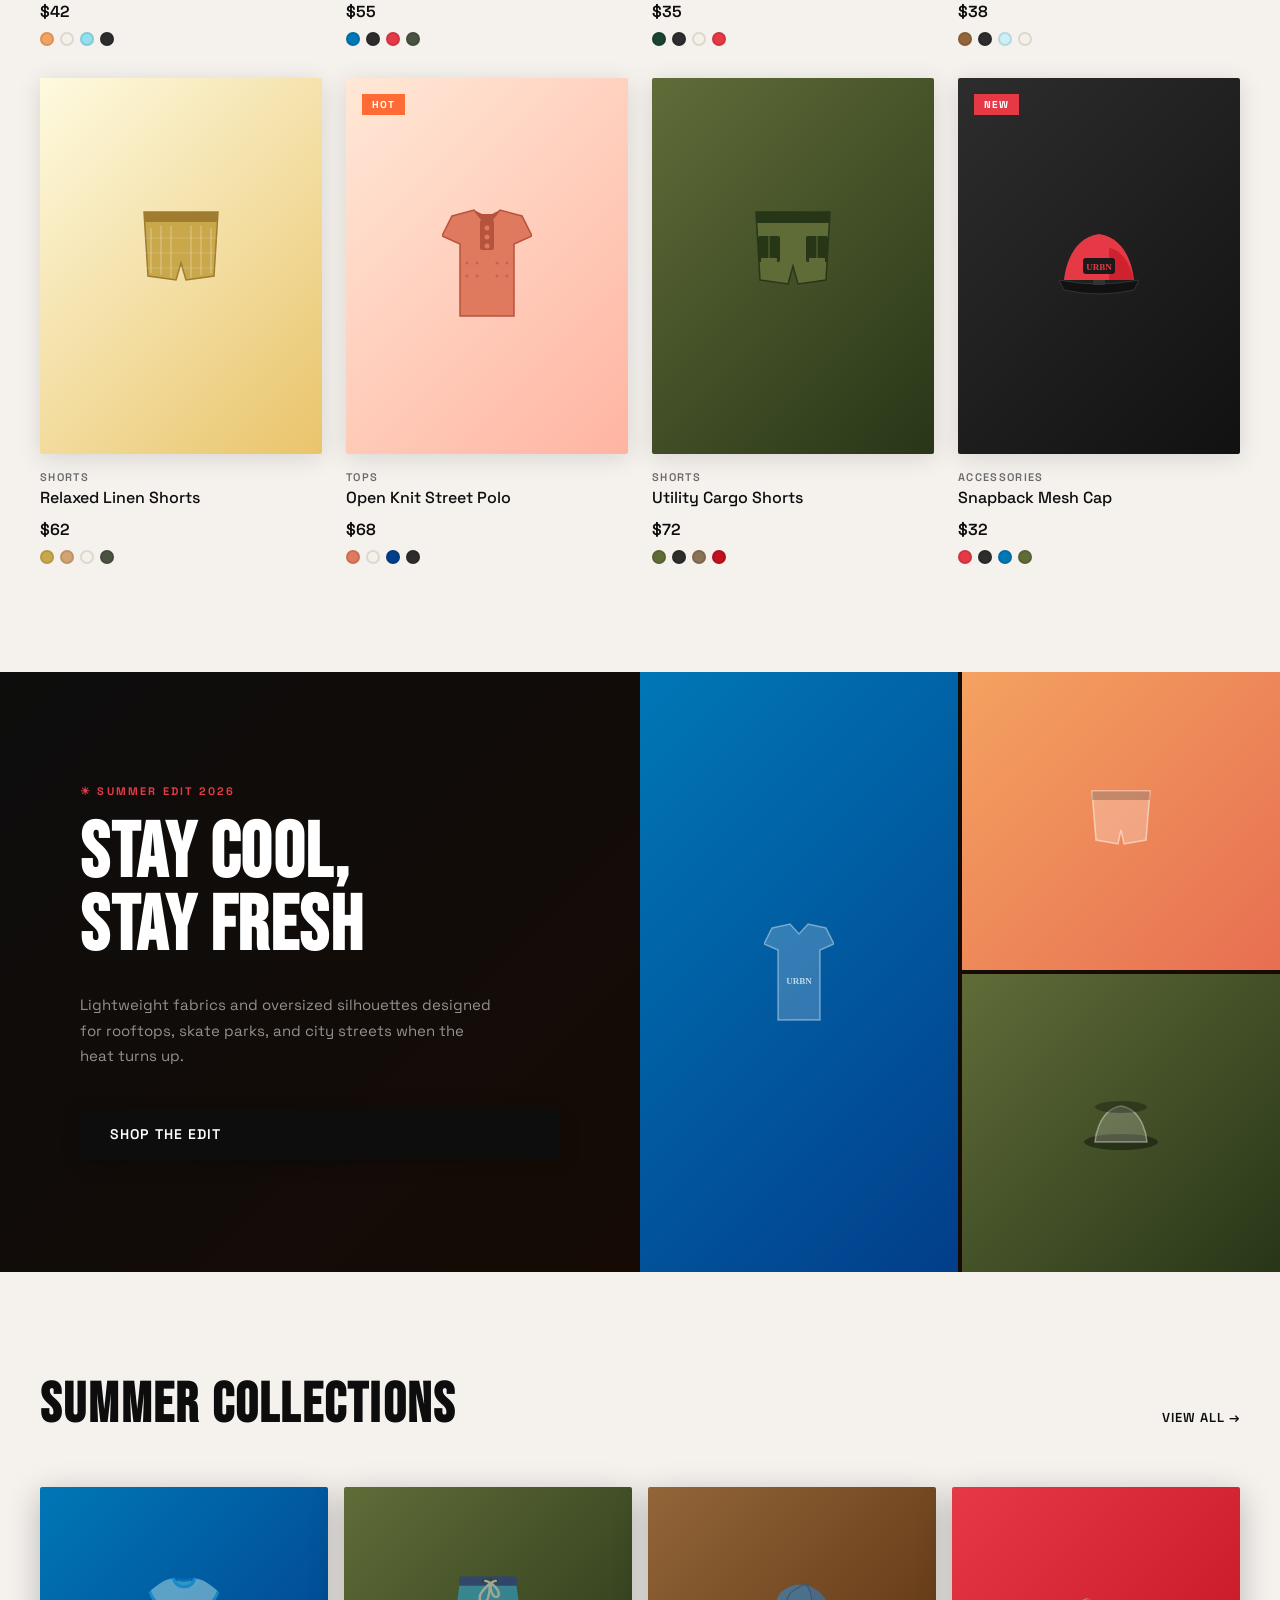
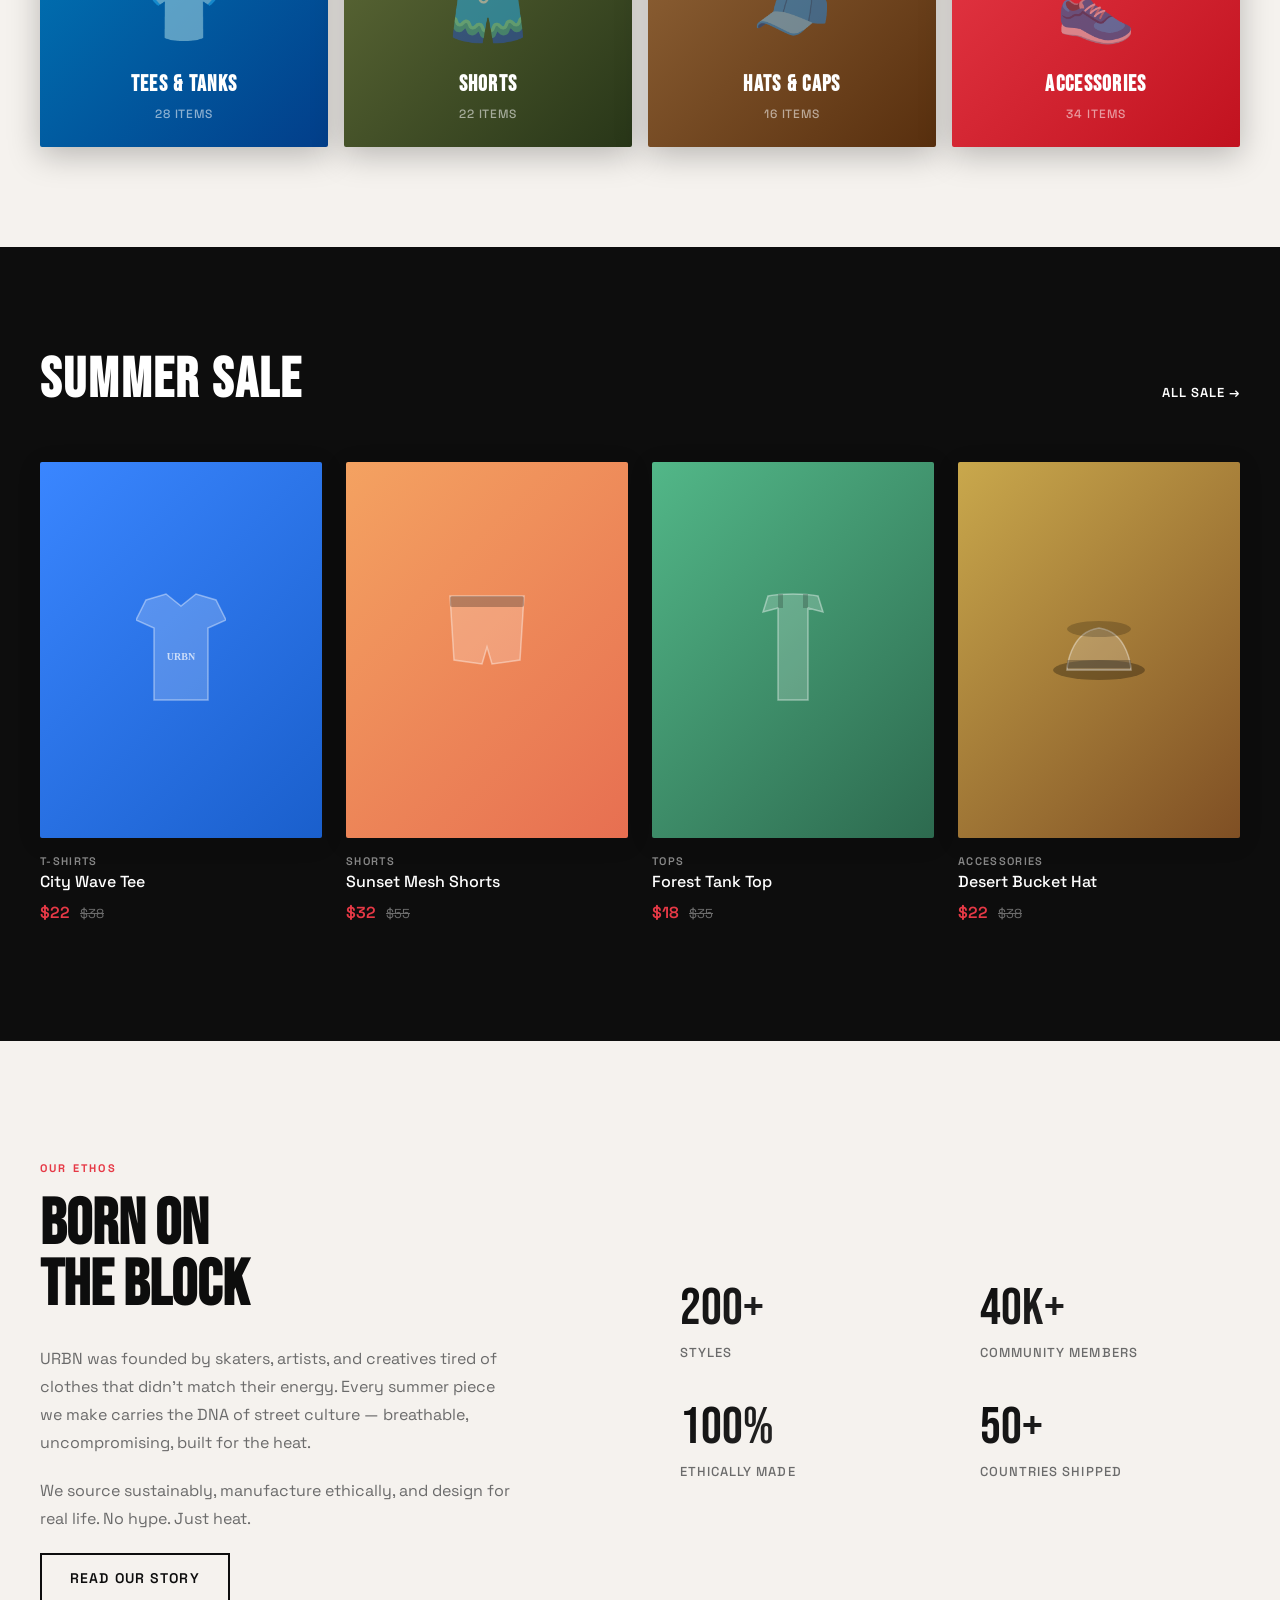
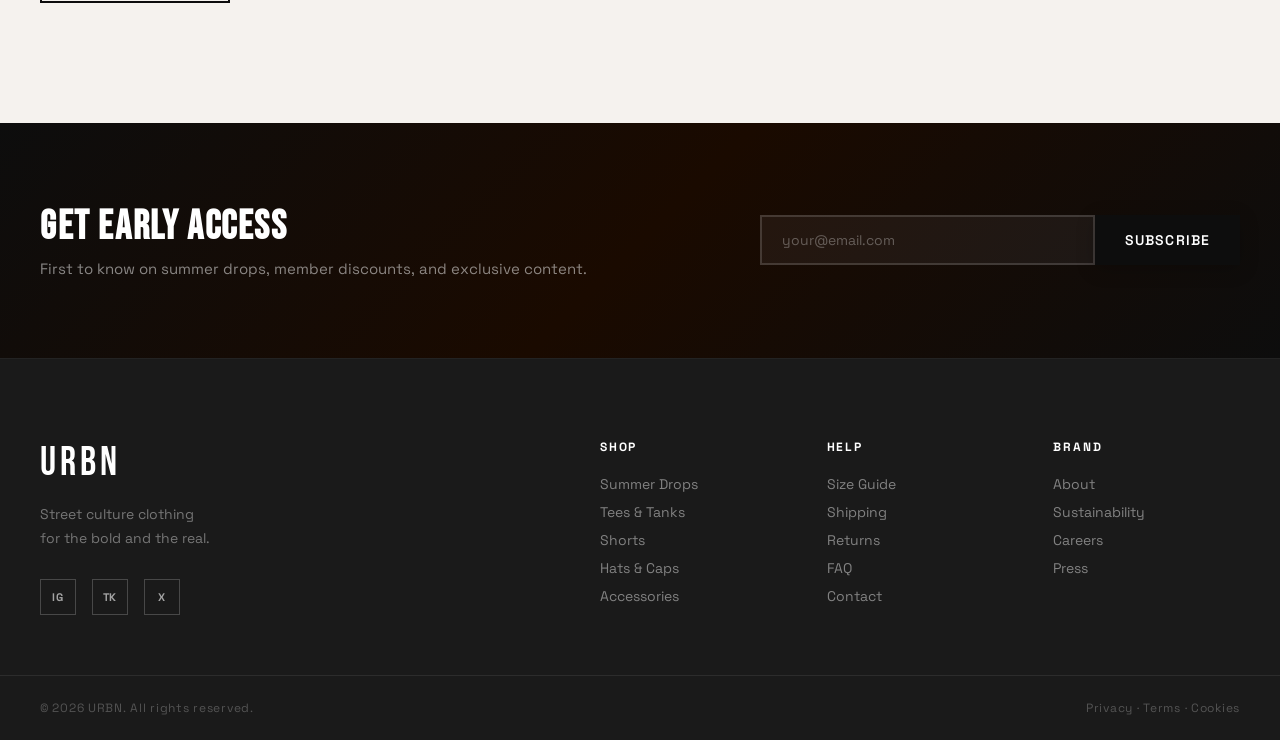
==== commit 44fece34: "Add summer streetwear collection with pro styling - 8 summer products: graphic tees, mesh shorts, ta" ====
--- a/index.html
+++ b/index.html
@@ -3,7 +3,7 @@
 <head>
   <meta charset="UTF-8" />
   <meta name="viewport" content="width=device-width, initial-scale=1.0" />
-  <title>URBN — Street Culture Clothing</title>
+  <title>URBN — Summer Street Collection 2026</title>
   <link rel="stylesheet" href="css/style.css" />
   <link href="https://fonts.googleapis.com/css2?family=Space+Grotesk:wght@300;400;500;600;700&family=Bebas+Neue&display=swap" rel="stylesheet" />
 </head>
@@ -13,7 +13,7 @@
   <nav class="nav" id="nav">
     <div class="nav__logo">URBN</div>
     <ul class="nav__links">
-      <li><a href="#new">New Drops</a></li>
+      <li><a href="#new">Summer Drops</a></li>
       <li><a href="#collections">Collections</a></li>
       <li><a href="#sale">Sale</a></li>
       <li><a href="#about">About</a></li>
@@ -24,7 +24,7 @@
       </button>
       <button class="nav__cart" aria-label="Cart">
         <svg width="20" height="20" fill="none" stroke="currentColor" stroke-width="2" viewBox="0 0 24 24"><path d="M6 2 3 6v14a2 2 0 0 0 2 2h14a2 2 0 0 0 2-2V6l-3-4z"/><line x1="3" y1="6" x2="21" y2="6"/><path d="M16 10a4 4 0 0 1-8 0"/></svg>
-        <span class="nav__cart-count">3</span>
+        <span class="nav__cart-count">0</span>
       </button>
       <button class="nav__toggle" aria-label="Menu" id="menuToggle">
         <span></span><span></span><span></span>
@@ -35,7 +35,7 @@
   <!-- MOBILE MENU -->
   <div class="mobile-menu" id="mobileMenu">
     <ul>
-      <li><a href="#new" onclick="closeMenu()">New Drops</a></li>
+      <li><a href="#new" onclick="closeMenu()">Summer Drops</a></li>
       <li><a href="#collections" onclick="closeMenu()">Collections</a></li>
       <li><a href="#sale" onclick="closeMenu()">Sale</a></li>
       <li><a href="#about" onclick="closeMenu()">About</a></li>
@@ -44,15 +44,13 @@
 
   <!-- HERO -->
   <section class="hero">
-    <div class="hero__bg">
-      <div class="hero__gradient"></div>
-    </div>
+    <div class="hero__bg hero__bg--summer"></div>
     <div class="hero__content">
-      <p class="hero__tag">SS 2026 COLLECTION</p>
-      <h1 class="hero__title">WEAR THE<br /><span>STREETS</span></h1>
-      <p class="hero__sub">Bold cuts. Raw energy. Made for the city.</p>
+      <p class="hero__tag">☀ Summer Collection 2026</p>
+      <h1 class="hero__title">HEAT ON<br /><span>THE BLOCK</span></h1>
+      <p class="hero__sub">Light fabrics. Bold energy. Built for the hottest days on the street.</p>
       <div class="hero__cta">
-        <a href="#new" class="btn btn--primary">Shop New Drops</a>
+        <a href="#new" class="btn btn--primary">Shop Summer</a>
         <a href="#collections" class="btn btn--ghost">Explore All</a>
       </div>
     </div>
@@ -65,231 +63,435 @@
   <!-- MARQUEE -->
   <div class="marquee">
     <div class="marquee__track">
-      <span>NEW DROP — SS26</span><span>★</span>
-      <span>FREE SHIPPING OVER $150</span><span>★</span>
-      <span>LIMITED EDITION HOODIES</span><span>★</span>
-      <span>NEW DROP — SS26</span><span>★</span>
-      <span>FREE SHIPPING OVER $150</span><span>★</span>
-      <span>LIMITED EDITION HOODIES</span><span>★</span>
-      <span>NEW DROP — SS26</span><span>★</span>
-      <span>FREE SHIPPING OVER $150</span><span>★</span>
-      <span>LIMITED EDITION HOODIES</span><span>★</span>
+      <span>SUMMER DROP — SS26</span><span>☀</span>
+      <span>FREE SHIPPING OVER $100</span><span>☀</span>
+      <span>NEW: MESH SHORTS & TANK SETS</span><span>☀</span>
+      <span>SUMMER DROP — SS26</span><span>☀</span>
+      <span>FREE SHIPPING OVER $100</span><span>☀</span>
+      <span>NEW: MESH SHORTS & TANK SETS</span><span>☀</span>
+      <span>SUMMER DROP — SS26</span><span>☀</span>
+      <span>FREE SHIPPING OVER $100</span><span>☀</span>
+      <span>NEW: MESH SHORTS & TANK SETS</span><span>☀</span>
     </div>
   </div>
 
-  <!-- NEW DROPS -->
+  <!-- SUMMER NEW DROPS -->
   <section class="section" id="new">
     <div class="container">
       <div class="section__header">
-        <h2 class="section__title">New Drops</h2>
+        <h2 class="section__title">Summer Drops</h2>
         <a href="#" class="section__link">View All →</a>
       </div>
       <div class="product-grid">
 
-        <div class="product-card">
-          <div class="product-card__img" style="background: linear-gradient(135deg, #1a1a2e 0%, #16213e 50%, #0f3460 100%);">
+        <!-- Oversized Graphic Tee -->
+        <div class="product-card">
+          <div class="product-card__img" style="background: linear-gradient(135deg, #fff7e6 0%, #ffe0a0 100%);">
             <span class="product-card__badge">NEW</span>
             <div class="product-card__overlay">
               <button class="btn btn--primary btn--sm">Quick Add</button>
             </div>
             <div class="product-card__visual">
-              <div class="clothing-hoodie dark"></div>
-            </div>
-          </div>
-          <div class="product-card__info">
-            <span class="product-card__category">Hoodies</span>
-            <h3 class="product-card__name">Midnight Oversized Hoodie</h3>
-            <div class="product-card__price"><span class="price">$89</span></div>
-            <div class="product-card__colors">
-              <span class="color-dot" style="background:#1a1a2e"></span>
-              <span class="color-dot" style="background:#2d2d2d"></span>
-              <span class="color-dot" style="background:#5c4033"></span>
-            </div>
-          </div>
-        </div>
-
-        <div class="product-card">
-          <div class="product-card__img" style="background: linear-gradient(135deg, #f5f0e8 0%, #e8dcc8 100%);">
+              <svg width="90" height="110" viewBox="0 0 90 110" fill="none" xmlns="http://www.w3.org/2000/svg">
+                <!-- Oversized tee -->
+                <path d="M10 8 L30 2 L45 14 L60 2 L80 8 L90 28 L72 36 L72 108 L18 108 L18 36 L0 28 Z" fill="#f4a261" stroke="#e76f51" stroke-width="1.5"/>
+                <!-- URBN print -->
+                <text x="45" y="68" text-anchor="middle" font-family="Arial Black" font-size="11" fill="#1a1a1a" font-weight="900">URBN</text>
+                <rect x="28" y="72" width="34" height="2" fill="#1a1a1a" opacity="0.4"/>
+              </svg>
+            </div>
+          </div>
+          <div class="product-card__info">
+            <span class="product-card__category">T-Shirts</span>
+            <h3 class="product-card__name">Oversized Urban Graphic Tee</h3>
+            <div class="product-card__price"><span class="price">$42</span></div>
+            <div class="product-card__colors">
+              <span class="color-dot" style="background:#f4a261"></span>
+              <span class="color-dot" style="background:#f5f0e8"></span>
+              <span class="color-dot" style="background:#90e0ef"></span>
+              <span class="color-dot" style="background:#2d2d2d"></span>
+            </div>
+          </div>
+        </div>
+
+        <!-- Mesh Shorts -->
+        <div class="product-card">
+          <div class="product-card__img" style="background: linear-gradient(135deg, #caf0f8 0%, #90e0ef 100%);">
             <span class="product-card__badge product-card__badge--hot">HOT</span>
             <div class="product-card__overlay">
               <button class="btn btn--primary btn--sm">Quick Add</button>
             </div>
             <div class="product-card__visual">
-              <div class="clothing-tee cream"></div>
-            </div>
-          </div>
-          <div class="product-card__info">
-            <span class="product-card__category">T-Shirts</span>
-            <h3 class="product-card__name">Vintage Wash Graphic Tee</h3>
-            <div class="product-card__price"><span class="price">$45</span></div>
-            <div class="product-card__colors">
-              <span class="color-dot" style="background:#f5f0e8;border:1px solid #ccc"></span>
-              <span class="color-dot" style="background:#c8b49a"></span>
-              <span class="color-dot" style="background:#2d2d2d"></span>
-            </div>
-          </div>
-        </div>
-
+              <svg width="90" height="110" viewBox="0 0 90 110" fill="none" xmlns="http://www.w3.org/2000/svg">
+                <!-- Shorts -->
+                <path d="M8 4 L82 4 L78 68 L50 72 L45 55 L40 72 L12 68 Z" fill="#0077b6" stroke="#023e8a" stroke-width="1.5"/>
+                <!-- waistband -->
+                <rect x="8" y="4" width="74" height="12" fill="#023e8a" rx="2"/>
+                <!-- drawstring -->
+                <line x1="35" y1="10" x2="55" y2="10" stroke="#caf0f8" stroke-width="2" stroke-linecap="round"/>
+                <circle cx="35" cy="10" r="2" fill="#caf0f8"/>
+                <circle cx="55" cy="10" r="2" fill="#caf0f8"/>
+                <!-- mesh texture lines -->
+                <line x1="20" y1="20" x2="20" y2="65" stroke="rgba(255,255,255,0.3)" stroke-width="1"/>
+                <line x1="30" y1="20" x2="30" y2="68" stroke="rgba(255,255,255,0.3)" stroke-width="1"/>
+                <line x1="60" y1="20" x2="60" y2="68" stroke="rgba(255,255,255,0.3)" stroke-width="1"/>
+                <line x1="70" y1="20" x2="70" y2="65" stroke="rgba(255,255,255,0.3)" stroke-width="1"/>
+                <!-- side pocket -->
+                <rect x="62" y="25" width="14" height="18" rx="2" fill="rgba(0,0,0,0.2)"/>
+              </svg>
+            </div>
+          </div>
+          <div class="product-card__info">
+            <span class="product-card__category">Shorts</span>
+            <h3 class="product-card__name">Street Mesh Shorts</h3>
+            <div class="product-card__price"><span class="price">$55</span></div>
+            <div class="product-card__colors">
+              <span class="color-dot" style="background:#0077b6"></span>
+              <span class="color-dot" style="background:#2d2d2d"></span>
+              <span class="color-dot" style="background:#e63946"></span>
+              <span class="color-dot" style="background:#4a5240"></span>
+            </div>
+          </div>
+        </div>
+
+        <!-- Tank Top -->
+        <div class="product-card">
+          <div class="product-card__img" style="background: linear-gradient(135deg, #d8f3dc 0%, #95d5b2 100%);">
+            <span class="product-card__badge">NEW</span>
+            <div class="product-card__overlay">
+              <button class="btn btn--primary btn--sm">Quick Add</button>
+            </div>
+            <div class="product-card__visual">
+              <svg width="80" height="110" viewBox="0 0 80 110" fill="none" xmlns="http://www.w3.org/2000/svg">
+                <!-- Tank top -->
+                <path d="M15 4 C15 4 25 2 40 2 C55 2 65 4 65 4 L70 20 L55 16 L55 108 L25 108 L25 16 L10 20 Z" fill="#1b4332" stroke="#081c15" stroke-width="1.5"/>
+                <!-- neck strap left -->
+                <path d="M25 2 L30 2 L30 16 L25 16 Z" fill="#081c15"/>
+                <!-- neck strap right -->
+                <path d="M50 2 L55 2 L55 16 L50 16 Z" fill="#081c15"/>
+                <!-- armhole curves -->
+                <path d="M10 20 Q5 35 8 50" stroke="#081c15" stroke-width="1.5" fill="none"/>
+                <path d="M70 20 Q75 35 72 50" stroke="#081c15" stroke-width="1.5" fill="none"/>
+                <!-- URBN tag -->
+                <text x="40" y="62" text-anchor="middle" font-family="Arial" font-size="10" fill="#95d5b2" font-weight="bold">URBN</text>
+              </svg>
+            </div>
+          </div>
+          <div class="product-card__info">
+            <span class="product-card__category">Tops</span>
+            <h3 class="product-card__name">Muscle Tank — Heavy Cotton</h3>
+            <div class="product-card__price"><span class="price">$35</span></div>
+            <div class="product-card__colors">
+              <span class="color-dot" style="background:#1b4332"></span>
+              <span class="color-dot" style="background:#2d2d2d"></span>
+              <span class="color-dot" style="background:#f5f0e8"></span>
+              <span class="color-dot" style="background:#e63946"></span>
+            </div>
+          </div>
+        </div>
+
+        <!-- Bucket Hat -->
+        <div class="product-card">
+          <div class="product-card__img" style="background: linear-gradient(135deg, #ffd6a5 0%, #ffb347 100%);">
+            <span class="product-card__badge">LIMITED</span>
+            <div class="product-card__overlay">
+              <button class="btn btn--primary btn--sm">Quick Add</button>
+            </div>
+            <div class="product-card__visual">
+              <svg width="100" height="90" viewBox="0 0 100 90" fill="none" xmlns="http://www.w3.org/2000/svg">
+                <!-- Bucket hat brim -->
+                <ellipse cx="50" cy="68" rx="46" ry="10" fill="#7f4f24" stroke="#582f0e" stroke-width="1.5"/>
+                <!-- Hat body -->
+                <path d="M18 68 C18 68 20 30 50 26 C80 30 82 68 82 68 Z" fill="#936639" stroke="#582f0e" stroke-width="1.5"/>
+                <!-- hat top -->
+                <ellipse cx="50" cy="27" rx="32" ry="8" fill="#7f4f24" stroke="#582f0e" stroke-width="1"/>
+                <!-- band -->
+                <rect x="18" y="58" width="64" height="8" fill="#582f0e" rx="1"/>
+                <!-- logo patch -->
+                <rect x="40" y="42" width="20" height="12" rx="2" fill="#582f0e"/>
+                <text x="50" y="52" text-anchor="middle" font-family="Arial" font-size="7" fill="#ffd6a5" font-weight="bold">URBN</text>
+              </svg>
+            </div>
+          </div>
+          <div class="product-card__info">
+            <span class="product-card__category">Accessories</span>
+            <h3 class="product-card__name">Logo Bucket Hat</h3>
+            <div class="product-card__price"><span class="price">$38</span></div>
+            <div class="product-card__colors">
+              <span class="color-dot" style="background:#936639"></span>
+              <span class="color-dot" style="background:#2d2d2d"></span>
+              <span class="color-dot" style="background:#caf0f8"></span>
+              <span class="color-dot" style="background:#f5f0e8"></span>
+            </div>
+          </div>
+        </div>
+
+        <!-- Linen Shorts -->
+        <div class="product-card">
+          <div class="product-card__img" style="background: linear-gradient(135deg, #fefae0 0%, #e9c46a 100%);">
+            <div class="product-card__overlay">
+              <button class="btn btn--primary btn--sm">Quick Add</button>
+            </div>
+            <div class="product-card__visual">
+              <svg width="90" height="110" viewBox="0 0 90 110" fill="none" xmlns="http://www.w3.org/2000/svg">
+                <path d="M8 4 L82 4 L78 68 L50 72 L45 55 L40 72 L12 68 Z" fill="#c9a84c" stroke="#a07c30" stroke-width="1.5"/>
+                <rect x="8" y="4" width="74" height="10" fill="#a07c30" rx="2"/>
+                <!-- linen texture -->
+                <line x1="15" y1="20" x2="15" y2="65" stroke="rgba(255,255,255,0.25)" stroke-width="1.5"/>
+                <line x1="25" y1="18" x2="25" y2="67" stroke="rgba(255,255,255,0.25)" stroke-width="1.5"/>
+                <line x1="35" y1="18" x2="35" y2="70" stroke="rgba(255,255,255,0.25)" stroke-width="1.5"/>
+                <line x1="55" y1="18" x2="55" y2="70" stroke="rgba(255,255,255,0.25)" stroke-width="1.5"/>
+                <line x1="65" y1="18" x2="65" y2="67" stroke="rgba(255,255,255,0.25)" stroke-width="1.5"/>
+                <line x1="75" y1="20" x2="75" y2="65" stroke="rgba(255,255,255,0.25)" stroke-width="1.5"/>
+                <line x1="8" y1="30" x2="82" y2="30" stroke="rgba(255,255,255,0.15)" stroke-width="1"/>
+                <line x1="8" y1="45" x2="82" y2="45" stroke="rgba(255,255,255,0.15)" stroke-width="1"/>
+                <line x1="8" y1="60" x2="82" y2="60" stroke="rgba(255,255,255,0.15)" stroke-width="1"/>
+              </svg>
+            </div>
+          </div>
+          <div class="product-card__info">
+            <span class="product-card__category">Shorts</span>
+            <h3 class="product-card__name">Relaxed Linen Shorts</h3>
+            <div class="product-card__price"><span class="price">$62</span></div>
+            <div class="product-card__colors">
+              <span class="color-dot" style="background:#c9a84c"></span>
+              <span class="color-dot" style="background:#d4a373"></span>
+              <span class="color-dot" style="background:#f5f0e8"></span>
+              <span class="color-dot" style="background:#4a5240"></span>
+            </div>
+          </div>
+        </div>
+
+        <!-- Open Knit Polo -->
+        <div class="product-card">
+          <div class="product-card__img" style="background: linear-gradient(135deg, #ffe8d6 0%, #ffb4a2 100%);">
+            <span class="product-card__badge product-card__badge--hot">HOT</span>
+            <div class="product-card__overlay">
+              <button class="btn btn--primary btn--sm">Quick Add</button>
+            </div>
+            <div class="product-card__visual">
+              <svg width="90" height="110" viewBox="0 0 90 110" fill="none" xmlns="http://www.w3.org/2000/svg">
+                <path d="M10 8 L32 2 L40 12 L50 12 L58 2 L80 8 L90 28 L72 36 L72 108 L18 108 L18 36 L0 28 Z" fill="#e07a5f" stroke="#b5533c" stroke-width="1.5"/>
+                <!-- collar -->
+                <path d="M32 2 L40 12 L50 12 L58 2 L50 6 L40 6 Z" fill="#b5533c"/>
+                <!-- polo button placket -->
+                <rect x="38" y="12" width="14" height="30" rx="2" fill="#b5533c"/>
+                <circle cx="45" cy="20" r="2.5" fill="#e07a5f"/>
+                <circle cx="45" cy="29" r="2.5" fill="#e07a5f"/>
+                <circle cx="45" cy="38" r="2.5" fill="#e07a5f"/>
+                <!-- knit texture dots -->
+                <circle cx="25" cy="55" r="1.5" fill="rgba(0,0,0,0.15)"/>
+                <circle cx="35" cy="55" r="1.5" fill="rgba(0,0,0,0.15)"/>
+                <circle cx="55" cy="55" r="1.5" fill="rgba(0,0,0,0.15)"/>
+                <circle cx="65" cy="55" r="1.5" fill="rgba(0,0,0,0.15)"/>
+                <circle cx="25" cy="68" r="1.5" fill="rgba(0,0,0,0.15)"/>
+                <circle cx="35" cy="68" r="1.5" fill="rgba(0,0,0,0.15)"/>
+                <circle cx="55" cy="68" r="1.5" fill="rgba(0,0,0,0.15)"/>
+                <circle cx="65" cy="68" r="1.5" fill="rgba(0,0,0,0.15)"/>
+              </svg>
+            </div>
+          </div>
+          <div class="product-card__info">
+            <span class="product-card__category">Tops</span>
+            <h3 class="product-card__name">Open Knit Street Polo</h3>
+            <div class="product-card__price"><span class="price">$68</span></div>
+            <div class="product-card__colors">
+              <span class="color-dot" style="background:#e07a5f"></span>
+              <span class="color-dot" style="background:#f5f0e8"></span>
+              <span class="color-dot" style="background:#023e8a"></span>
+              <span class="color-dot" style="background:#2d2d2d"></span>
+            </div>
+          </div>
+        </div>
+
+        <!-- Cargo Shorts -->
+        <div class="product-card">
+          <div class="product-card__img" style="background: linear-gradient(135deg, #606c38 0%, #283618 100%);">
+            <div class="product-card__overlay">
+              <button class="btn btn--primary btn--sm">Quick Add</button>
+            </div>
+            <div class="product-card__visual">
+              <svg width="90" height="110" viewBox="0 0 90 110" fill="none" xmlns="http://www.w3.org/2000/svg">
+                <path d="M8 4 L82 4 L78 72 L50 76 L45 58 L40 76 L12 72 Z" fill="#606c38" stroke="#283618" stroke-width="1.5"/>
+                <rect x="8" y="4" width="74" height="11" fill="#283618" rx="2"/>
+                <!-- cargo pockets left -->
+                <rect x="10" y="28" width="22" height="26" rx="2" fill="#283618"/>
+                <line x1="21" y1="28" x2="21" y2="54" stroke="#606c38" stroke-width="1"/>
+                <rect x="13" y="50" width="16" height="6" rx="1" fill="#606c38"/>
+                <!-- cargo pockets right -->
+                <rect x="58" y="28" width="22" height="26" rx="2" fill="#283618"/>
+                <line x1="69" y1="28" x2="69" y2="54" stroke="#606c38" stroke-width="1"/>
+                <rect x="61" y="50" width="16" height="6" rx="1" fill="#606c38"/>
+              </svg>
+            </div>
+          </div>
+          <div class="product-card__info">
+            <span class="product-card__category">Shorts</span>
+            <h3 class="product-card__name">Utility Cargo Shorts</h3>
+            <div class="product-card__price"><span class="price">$72</span></div>
+            <div class="product-card__colors">
+              <span class="color-dot" style="background:#606c38"></span>
+              <span class="color-dot" style="background:#2d2d2d"></span>
+              <span class="color-dot" style="background:#8b7355"></span>
+              <span class="color-dot" style="background:#c1121f"></span>
+            </div>
+          </div>
+        </div>
+
+        <!-- Mesh Cap -->
         <div class="product-card">
           <div class="product-card__img" style="background: linear-gradient(135deg, #2d2d2d 0%, #111 100%);">
-            <div class="product-card__overlay">
-              <button class="btn btn--primary btn--sm">Quick Add</button>
-            </div>
-            <div class="product-card__visual">
-              <div class="clothing-cargo dark"></div>
-            </div>
-          </div>
-          <div class="product-card__info">
-            <span class="product-card__category">Pants</span>
-            <h3 class="product-card__name">Utility Cargo Pants</h3>
-            <div class="product-card__price"><span class="price">$115</span></div>
-            <div class="product-card__colors">
-              <span class="color-dot" style="background:#2d2d2d"></span>
-              <span class="color-dot" style="background:#4a5240"></span>
-              <span class="color-dot" style="background:#8b7355"></span>
-            </div>
-          </div>
-        </div>
-
-        <div class="product-card">
-          <div class="product-card__img" style="background: linear-gradient(135deg, #e63946 0%, #c1121f 100%);">
-            <span class="product-card__badge">LIMITED</span>
-            <div class="product-card__overlay">
-              <button class="btn btn--primary btn--sm">Quick Add</button>
-            </div>
-            <div class="product-card__visual">
-              <div class="clothing-jacket red"></div>
-            </div>
-          </div>
-          <div class="product-card__info">
-            <span class="product-card__category">Jackets</span>
-            <h3 class="product-card__name">Varsity Bomber Jacket</h3>
-            <div class="product-card__price"><span class="price">$175</span></div>
+            <span class="product-card__badge">NEW</span>
+            <div class="product-card__overlay">
+              <button class="btn btn--primary btn--sm">Quick Add</button>
+            </div>
+            <div class="product-card__visual">
+              <svg width="100" height="90" viewBox="0 0 100 90" fill="none" xmlns="http://www.w3.org/2000/svg">
+                <!-- Cap brim -->
+                <path d="M10 62 Q50 70 90 62 L85 72 Q50 80 15 72 Z" fill="#111" stroke="#333" stroke-width="1"/>
+                <!-- Cap body -->
+                <path d="M15 62 C15 62 18 20 50 16 C82 20 85 62 85 62 Z" fill="#e63946"/>
+                <!-- mesh back panel effect -->
+                <path d="M60 30 C75 32 82 50 85 62 L60 62 Z" fill="#c1121f" opacity="0.6"/>
+                <!-- URBN patch -->
+                <rect x="34" y="40" width="32" height="16" rx="3" fill="#1a1a1a"/>
+                <text x="50" y="52" text-anchor="middle" font-family="Arial Black" font-size="9" fill="#e63946" font-weight="900">URBN</text>
+                <!-- snap button -->
+                <rect x="44" y="62" width="12" height="5" rx="1" fill="#333"/>
+              </svg>
+            </div>
+          </div>
+          <div class="product-card__info">
+            <span class="product-card__category">Accessories</span>
+            <h3 class="product-card__name">Snapback Mesh Cap</h3>
+            <div class="product-card__price"><span class="price">$32</span></div>
             <div class="product-card__colors">
               <span class="color-dot" style="background:#e63946"></span>
               <span class="color-dot" style="background:#2d2d2d"></span>
-              <span class="color-dot" style="background:#1a3a5c"></span>
-            </div>
-          </div>
-        </div>
-
-      </div>
-    </div>
-  </section>
-
-  <!-- FEATURE BANNER -->
-  <section class="feature-banner">
+              <span class="color-dot" style="background:#0077b6"></span>
+              <span class="color-dot" style="background:#606c38"></span>
+            </div>
+          </div>
+        </div>
+
+      </div>
+    </div>
+  </section>
+
+  <!-- SUMMER FEATURE BANNER -->
+  <section class="feature-banner feature-banner--summer">
     <div class="feature-banner__content">
-      <p class="feature-banner__tag">FEATURED COLLECTION</p>
-      <h2 class="feature-banner__title">THE CONCRETE<br/>JUNGLE EDIT</h2>
-      <p class="feature-banner__desc">Pieces built for movement, designed for the urban landscape. Every stitch tells a story of the street.</p>
-      <a href="#collections" class="btn btn--primary">Shop Collection</a>
+      <p class="feature-banner__tag">☀ SUMMER EDIT 2026</p>
+      <h2 class="feature-banner__title">STAY COOL,<br/>STAY FRESH</h2>
+      <p class="feature-banner__desc">Lightweight fabrics and oversized silhouettes designed for rooftops, skate parks, and city streets when the heat turns up.</p>
+      <a href="#collections" class="btn btn--primary">Shop the Edit</a>
     </div>
     <div class="feature-banner__grid">
-      <div class="feature-banner__img feature-banner__img--1" style="background: linear-gradient(135deg, #0d0d0d 0%, #1a1a1a 100%);">
-        <div class="clothing-hoodie-lg"></div>
-      </div>
-      <div class="feature-banner__img feature-banner__img--2" style="background: linear-gradient(135deg, #1a1a2e 0%, #0f3460 100%);">
-        <div class="clothing-jacket-lg"></div>
-      </div>
-      <div class="feature-banner__img feature-banner__img--3" style="background: linear-gradient(135deg, #2d2d2d 0%, #444 100%);">
-        <div class="clothing-tee-lg"></div>
-      </div>
-    </div>
-  </section>
-
-  <!-- COLLECTIONS -->
+      <div class="feature-banner__img feature-banner__img--1" style="background: linear-gradient(135deg, #0077b6 0%, #023e8a 100%);">
+        <svg width="70" height="100" viewBox="0 0 70 100" fill="none"><path d="M8 6 L26 2 L35 12 L44 2 L62 6 L70 22 L56 28 L56 98 L14 98 L14 28 L0 22 Z" fill="rgba(255,255,255,0.2)" stroke="rgba(255,255,255,0.4)" stroke-width="1.5"/><text x="35" y="62" text-anchor="middle" font-family="Arial Black" font-size="9" fill="rgba(255,255,255,0.7)" font-weight="900">URBN</text></svg>
+      </div>
+      <div class="feature-banner__img feature-banner__img--2" style="background: linear-gradient(135deg, #f4a261 0%, #e76f51 100%);">
+        <svg width="70" height="65" viewBox="0 0 70 65" fill="none"><path d="M6 3 L64 3 L60 52 L38 56 L35 42 L32 56 L10 52 Z" fill="rgba(255,255,255,0.25)" stroke="rgba(255,255,255,0.5)" stroke-width="1.5"/><rect x="6" y="3" width="58" height="9" fill="rgba(0,0,0,0.2)" rx="1"/></svg>
+      </div>
+      <div class="feature-banner__img feature-banner__img--3" style="background: linear-gradient(135deg, #606c38 0%, #283618 100%);">
+        <svg width="80" height="70" viewBox="0 0 80 70" fill="none"><ellipse cx="40" cy="54" rx="37" ry="8" fill="rgba(0,0,0,0.4)"/><path d="M14 54 C14 54 16 22 40 18 C64 22 66 54 66 54 Z" fill="rgba(255,255,255,0.2)" stroke="rgba(255,255,255,0.4)" stroke-width="1.5"/><ellipse cx="40" cy="19" rx="26" ry="6" fill="rgba(0,0,0,0.3)"/></svg>
+      </div>
+    </div>
+  </section>
+
+  <!-- SUMMER COLLECTIONS -->
   <section class="section" id="collections">
     <div class="container">
       <div class="section__header">
-        <h2 class="section__title">Collections</h2>
+        <h2 class="section__title">Summer Collections</h2>
         <a href="#" class="section__link">View All →</a>
       </div>
       <div class="collection-grid">
-        <a href="#" class="collection-card" style="background: linear-gradient(135deg, #1a1a2e 0%, #16213e 100%);">
+        <a href="#" class="collection-card" style="background: linear-gradient(135deg, #0077b6 0%, #023e8a 100%);">
           <div class="collection-card__art"><div class="collection-icon">👕</div></div>
-          <div class="collection-card__info"><h3>Hoodies & Sweats</h3><span>32 Items</span></div>
+          <div class="collection-card__info"><h3>Tees & Tanks</h3><span>28 Items</span></div>
         </a>
-        <a href="#" class="collection-card" style="background: linear-gradient(135deg, #2d2d2d 0%, #111 100%);">
-          <div class="collection-card__art"><div class="collection-icon">🧥</div></div>
-          <div class="collection-card__info"><h3>Outerwear</h3><span>18 Items</span></div>
+        <a href="#" class="collection-card" style="background: linear-gradient(135deg, #606c38 0%, #283618 100%);">
+          <div class="collection-card__art"><div class="collection-icon">🩳</div></div>
+          <div class="collection-card__info"><h3>Shorts</h3><span>22 Items</span></div>
         </a>
-        <a href="#" class="collection-card" style="background: linear-gradient(135deg, #4a5240 0%, #2d3428 100%);">
-          <div class="collection-card__art"><div class="collection-icon">👖</div></div>
-          <div class="collection-card__info"><h3>Bottoms</h3><span>24 Items</span></div>
+        <a href="#" class="collection-card" style="background: linear-gradient(135deg, #936639 0%, #582f0e 100%);">
+          <div class="collection-card__art"><div class="collection-icon">🧢</div></div>
+          <div class="collection-card__info"><h3>Hats & Caps</h3><span>16 Items</span></div>
         </a>
-        <a href="#" class="collection-card" style="background: linear-gradient(135deg, #c1121f 0%, #780000 100%);">
+        <a href="#" class="collection-card" style="background: linear-gradient(135deg, #e63946 0%, #c1121f 100%);">
           <div class="collection-card__art"><div class="collection-icon">👟</div></div>
-          <div class="collection-card__info"><h3>Accessories</h3><span>41 Items</span></div>
+          <div class="collection-card__info"><h3>Accessories</h3><span>34 Items</span></div>
         </a>
       </div>
     </div>
   </section>
 
-  <!-- SALE -->
+  <!-- SUMMER SALE -->
   <section class="section section--dark" id="sale">
     <div class="container">
       <div class="section__header">
-        <h2 class="section__title">Sale</h2>
+        <h2 class="section__title">Summer Sale</h2>
         <a href="#" class="section__link">All Sale →</a>
       </div>
       <div class="product-grid">
-        <div class="product-card">
-          <div class="product-card__img" style="background: linear-gradient(135deg, #3d3d3d 0%, #1a1a1a 100%);">
+
+        <div class="product-card">
+          <div class="product-card__img" style="background: linear-gradient(135deg, #3a86ff 0%, #1a5fcc 100%);">
             <div class="product-card__overlay"><button class="btn btn--primary btn--sm">Quick Add</button></div>
-            <div class="product-card__visual"><div class="clothing-hoodie grey"></div></div>
-          </div>
-          <div class="product-card__info">
-            <span class="product-card__category" style="color:#888">Hoodies</span>
-            <h3 class="product-card__name" style="color:#fff">Classic Logo Hoodie</h3>
-            <div class="product-card__price">
-              <span class="price price--sale">$55</span>
-              <span class="price price--original">$79</span>
-            </div>
-          </div>
-        </div>
-        <div class="product-card">
-          <div class="product-card__img" style="background: linear-gradient(135deg, #5c4033 0%, #3d2b1f 100%);">
+            <div class="product-card__visual">
+              <svg width="90" height="110" viewBox="0 0 90 110" fill="none"><path d="M10 8 L30 2 L45 14 L60 2 L80 8 L90 28 L72 36 L72 108 L18 108 L18 36 L0 28 Z" fill="rgba(255,255,255,0.2)" stroke="rgba(255,255,255,0.4)" stroke-width="1.5"/><text x="45" y="68" text-anchor="middle" font-family="Arial Black" font-size="10" fill="rgba(255,255,255,0.7)" font-weight="900">URBN</text></svg>
+            </div>
+          </div>
+          <div class="product-card__info">
+            <span class="product-card__category" style="color:#888">T-Shirts</span>
+            <h3 class="product-card__name" style="color:#fff">City Wave Tee</h3>
+            <div class="product-card__price"><span class="price price--sale">$22</span><span class="price price--original">$38</span></div>
+          </div>
+        </div>
+
+        <div class="product-card">
+          <div class="product-card__img" style="background: linear-gradient(135deg, #f4a261 0%, #e76f51 100%);">
             <div class="product-card__overlay"><button class="btn btn--primary btn--sm">Quick Add</button></div>
-            <div class="product-card__visual"><div class="clothing-tee brown"></div></div>
-          </div>
-          <div class="product-card__info">
-            <span class="product-card__category" style="color:#888">T-Shirts</span>
-            <h3 class="product-card__name" style="color:#fff">Earth Tone Pack Tee</h3>
-            <div class="product-card__price">
-              <span class="price price--sale">$28</span>
-              <span class="price price--original">$42</span>
-            </div>
-          </div>
-        </div>
-        <div class="product-card">
-          <div class="product-card__img" style="background: linear-gradient(135deg, #1a3a5c 0%, #0a1f35 100%);">
+            <div class="product-card__visual">
+              <svg width="90" height="110" viewBox="0 0 90 110" fill="none"><path d="M8 4 L82 4 L78 68 L50 72 L45 55 L40 72 L12 68 Z" fill="rgba(255,255,255,0.2)" stroke="rgba(255,255,255,0.4)" stroke-width="1.5"/><rect x="8" y="4" width="74" height="11" fill="rgba(0,0,0,0.25)" rx="2"/></svg>
+            </div>
+          </div>
+          <div class="product-card__info">
+            <span class="product-card__category" style="color:#888">Shorts</span>
+            <h3 class="product-card__name" style="color:#fff">Sunset Mesh Shorts</h3>
+            <div class="product-card__price"><span class="price price--sale">$32</span><span class="price price--original">$55</span></div>
+          </div>
+        </div>
+
+        <div class="product-card">
+          <div class="product-card__img" style="background: linear-gradient(135deg, #52b788 0%, #2d6a4f 100%);">
             <div class="product-card__overlay"><button class="btn btn--primary btn--sm">Quick Add</button></div>
-            <div class="product-card__visual"><div class="clothing-jacket navy"></div></div>
-          </div>
-          <div class="product-card__info">
-            <span class="product-card__category" style="color:#888">Jackets</span>
-            <h3 class="product-card__name" style="color:#fff">Track Jacket</h3>
-            <div class="product-card__price">
-              <span class="price price--sale">$89</span>
-              <span class="price price--original">$130</span>
-            </div>
-          </div>
-        </div>
-        <div class="product-card">
-          <div class="product-card__img" style="background: linear-gradient(135deg, #4a5240 0%, #2d3428 100%);">
+            <div class="product-card__visual">
+              <svg width="80" height="110" viewBox="0 0 80 110" fill="none"><path d="M15 4 C15 4 25 2 40 2 C55 2 65 4 65 4 L70 20 L55 16 L55 108 L25 108 L25 16 L10 20 Z" fill="rgba(255,255,255,0.2)" stroke="rgba(255,255,255,0.4)" stroke-width="1.5"/><path d="M25 2 L30 2 L30 16 L25 16 Z" fill="rgba(0,0,0,0.2)"/><path d="M50 2 L55 2 L55 16 L50 16 Z" fill="rgba(0,0,0,0.2)"/></svg>
+            </div>
+          </div>
+          <div class="product-card__info">
+            <span class="product-card__category" style="color:#888">Tops</span>
+            <h3 class="product-card__name" style="color:#fff">Forest Tank Top</h3>
+            <div class="product-card__price"><span class="price price--sale">$18</span><span class="price price--original">$35</span></div>
+          </div>
+        </div>
+
+        <div class="product-card">
+          <div class="product-card__img" style="background: linear-gradient(135deg, #c9a84c 0%, #7f4f24 100%);">
             <div class="product-card__overlay"><button class="btn btn--primary btn--sm">Quick Add</button></div>
-            <div class="product-card__visual"><div class="clothing-cargo olive"></div></div>
-          </div>
-          <div class="product-card__info">
-            <span class="product-card__category" style="color:#888">Pants</span>
-            <h3 class="product-card__name" style="color:#fff">Ripstop Cargo Pants</h3>
-            <div class="product-card__price">
-              <span class="price price--sale">$75</span>
-              <span class="price price--original">$105</span>
-            </div>
-          </div>
-        </div>
+            <div class="product-card__visual">
+              <svg width="100" height="90" viewBox="0 0 100 90" fill="none"><ellipse cx="50" cy="68" rx="46" ry="10" fill="rgba(0,0,0,0.3)"/><path d="M18 68 C18 68 20 30 50 26 C80 30 82 68 82 68 Z" fill="rgba(255,255,255,0.2)" stroke="rgba(255,255,255,0.4)" stroke-width="1.5"/><ellipse cx="50" cy="27" rx="32" ry="8" fill="rgba(0,0,0,0.2)"/><rect x="18" y="58" width="64" height="8" fill="rgba(0,0,0,0.25)" rx="1"/></svg>
+            </div>
+          </div>
+          <div class="product-card__info">
+            <span class="product-card__category" style="color:#888">Accessories</span>
+            <h3 class="product-card__name" style="color:#fff">Desert Bucket Hat</h3>
+            <div class="product-card__price"><span class="price price--sale">$22</span><span class="price price--original">$38</span></div>
+          </div>
+        </div>
+
       </div>
     </div>
   </section>
@@ -300,7 +502,7 @@
       <div class="brand-section__text">
         <p class="brand-section__tag">OUR ETHOS</p>
         <h2 class="brand-section__title">Born on<br/>the Block</h2>
-        <p class="brand-section__desc">URBN was founded in 2019 by a group of skaters, artists, and creatives who were tired of clothes that didn't match their energy. Every piece we make carries the DNA of street culture — authentic, uncompromising, built to last.</p>
+        <p class="brand-section__desc">URBN was founded by skaters, artists, and creatives tired of clothes that didn't match their energy. Every summer piece we make carries the DNA of street culture — breathable, uncompromising, built for the heat.</p>
         <p class="brand-section__desc">We source sustainably, manufacture ethically, and design for real life. No hype. Just heat.</p>
         <a href="#" class="btn btn--outline">Read Our Story</a>
       </div>
@@ -318,7 +520,7 @@
     <div class="container newsletter__inner">
       <div class="newsletter__text">
         <h2>Get Early Access</h2>
-        <p>Join the list for first drops, member discounts, and unreleased content.</p>
+        <p>First to know on summer drops, member discounts, and exclusive content.</p>
       </div>
       <form class="newsletter__form" onsubmit="handleSubscribe(event)">
         <input type="email" placeholder="your@email.com" required />
@@ -342,7 +544,7 @@
       <div class="footer__links">
         <div class="footer__col">
           <h4>Shop</h4>
-          <a href="#">New Arrivals</a><a href="#">Hoodies</a><a href="#">T-Shirts</a><a href="#">Jackets</a><a href="#">Pants</a>
+          <a href="#">Summer Drops</a><a href="#">Tees & Tanks</a><a href="#">Shorts</a><a href="#">Hats & Caps</a><a href="#">Accessories</a>
         </div>
         <div class="footer__col">
           <h4>Help</h4>
@@ -360,7 +562,7 @@
     </div>
   </footer>
 
-  <div class="toast" id="toast">Subscribed! Welcome to the fam.</div>
+  <div class="toast" id="toast">Subscribed! Welcome to the fam. ☀</div>
   <script src="js/main.js"></script>
 </body>
 </html>
--- a/css/style.css
+++ b/css/style.css
@@ -67,6 +67,7 @@
 /* HERO */
 .hero { position: relative; min-height: 100vh; display: flex; align-items: center; overflow: hidden; background: var(--black); }
 .hero__bg { position: absolute; inset: 0; background: radial-gradient(ellipse 60% 80% at 70% 50%, #1a1a2e 0%, transparent 70%), radial-gradient(ellipse 40% 60% at 30% 80%, rgba(230,57,70,0.15) 0%, transparent 60%), #0d0d0d; }
+.hero__bg--summer { background: radial-gradient(ellipse 70% 90% at 80% 40%, #7b2d00 0%, transparent 60%), radial-gradient(ellipse 50% 70% at 20% 80%, rgba(244,162,97,0.3) 0%, transparent 60%), radial-gradient(ellipse 40% 50% at 50% 20%, rgba(230,57,70,0.2) 0%, transparent 50%), #0d0d0d; }
 .hero__gradient { position: absolute; inset: 0; background: linear-gradient(135deg, rgba(13,13,13,0.8) 0%, rgba(13,13,13,0.2) 50%, rgba(230,57,70,0.05) 100%); }
 .hero__content { position: relative; z-index: 2; padding: 0 40px; padding-top: var(--nav-h); max-width: 760px; }
 .hero__tag { font-size: 12px; font-weight: 600; letter-spacing: 0.2em; text-transform: uppercase; color: var(--accent); margin-bottom: 24px; }
@@ -145,6 +146,7 @@
 
 /* FEATURE BANNER */
 .feature-banner { background: var(--off-black); display: grid; grid-template-columns: 1fr 1fr; min-height: 600px; overflow: hidden; }
+.feature-banner--summer { background: linear-gradient(135deg, #0d0d0d 0%, #1a0a00 100%); }
 .feature-banner__content { padding: 80px; display: flex; flex-direction: column; justify-content: center; }
 .feature-banner__tag { font-size: 11px; font-weight: 700; letter-spacing: 0.2em; text-transform: uppercase; color: var(--accent); margin-bottom: 20px; }
 .feature-banner__title { font-family: var(--font-display); font-size: clamp(48px, 6vw, 80px); color: var(--white); line-height: 0.95; margin-bottom: 28px; }
@@ -198,6 +200,22 @@
 .footer__col a { display: block; font-size: 14px; color: rgba(255,255,255,0.45); margin-bottom: 10px; transition: color 0.2s; }
 .footer__col a:hover { color: var(--white); }
 .footer__bottom { border-top: 1px solid rgba(255,255,255,0.08); padding: 24px 40px; display: flex; justify-content: space-between; font-size: 12px; color: rgba(255,255,255,0.25); letter-spacing: 0.06em; }
+
+/* PRO ENHANCEMENTS */
+.product-card { transition: transform 0.3s ease; }
+.product-card:hover { transform: translateY(-6px); }
+.product-card__img { box-shadow: 0 4px 24px rgba(0,0,0,0.12); }
+.section__title { position: relative; }
+.hero__title { text-shadow: 0 4px 40px rgba(0,0,0,0.5); }
+.btn--primary { box-shadow: 0 4px 20px rgba(0,0,0,0.2); }
+.btn--primary:hover { box-shadow: 0 6px 28px rgba(230,57,70,0.35); transform: translateY(-1px); }
+.collection-card { box-shadow: 0 8px 32px rgba(0,0,0,0.25); }
+.stat__num { background: linear-gradient(135deg, var(--black) 0%, #444 100%); -webkit-background-clip: text; -webkit-text-fill-color: transparent; background-clip: text; }
+.nav__logo { text-shadow: 0 0 30px rgba(230,57,70,0.3); }
+.feature-banner__title { letter-spacing: 0.02em; }
+.newsletter { background: linear-gradient(135deg, #0d0d0d 0%, #1a0a00 50%, #0d0d0d 100%); }
+.footer { border-top: 1px solid rgba(255,255,255,0.04); }
+body { -webkit-font-smoothing: antialiased; }
 
 /* TOAST */
 .toast { position: fixed; bottom: 32px; right: 32px; background: var(--black); color: var(--white); padding: 16px 24px; font-size: 14px; font-weight: 500; border-left: 4px solid var(--accent); transform: translateY(80px); opacity: 0; transition: all 0.3s cubic-bezier(0.34,1.56,0.64,1); z-index: 200; pointer-events: none; }
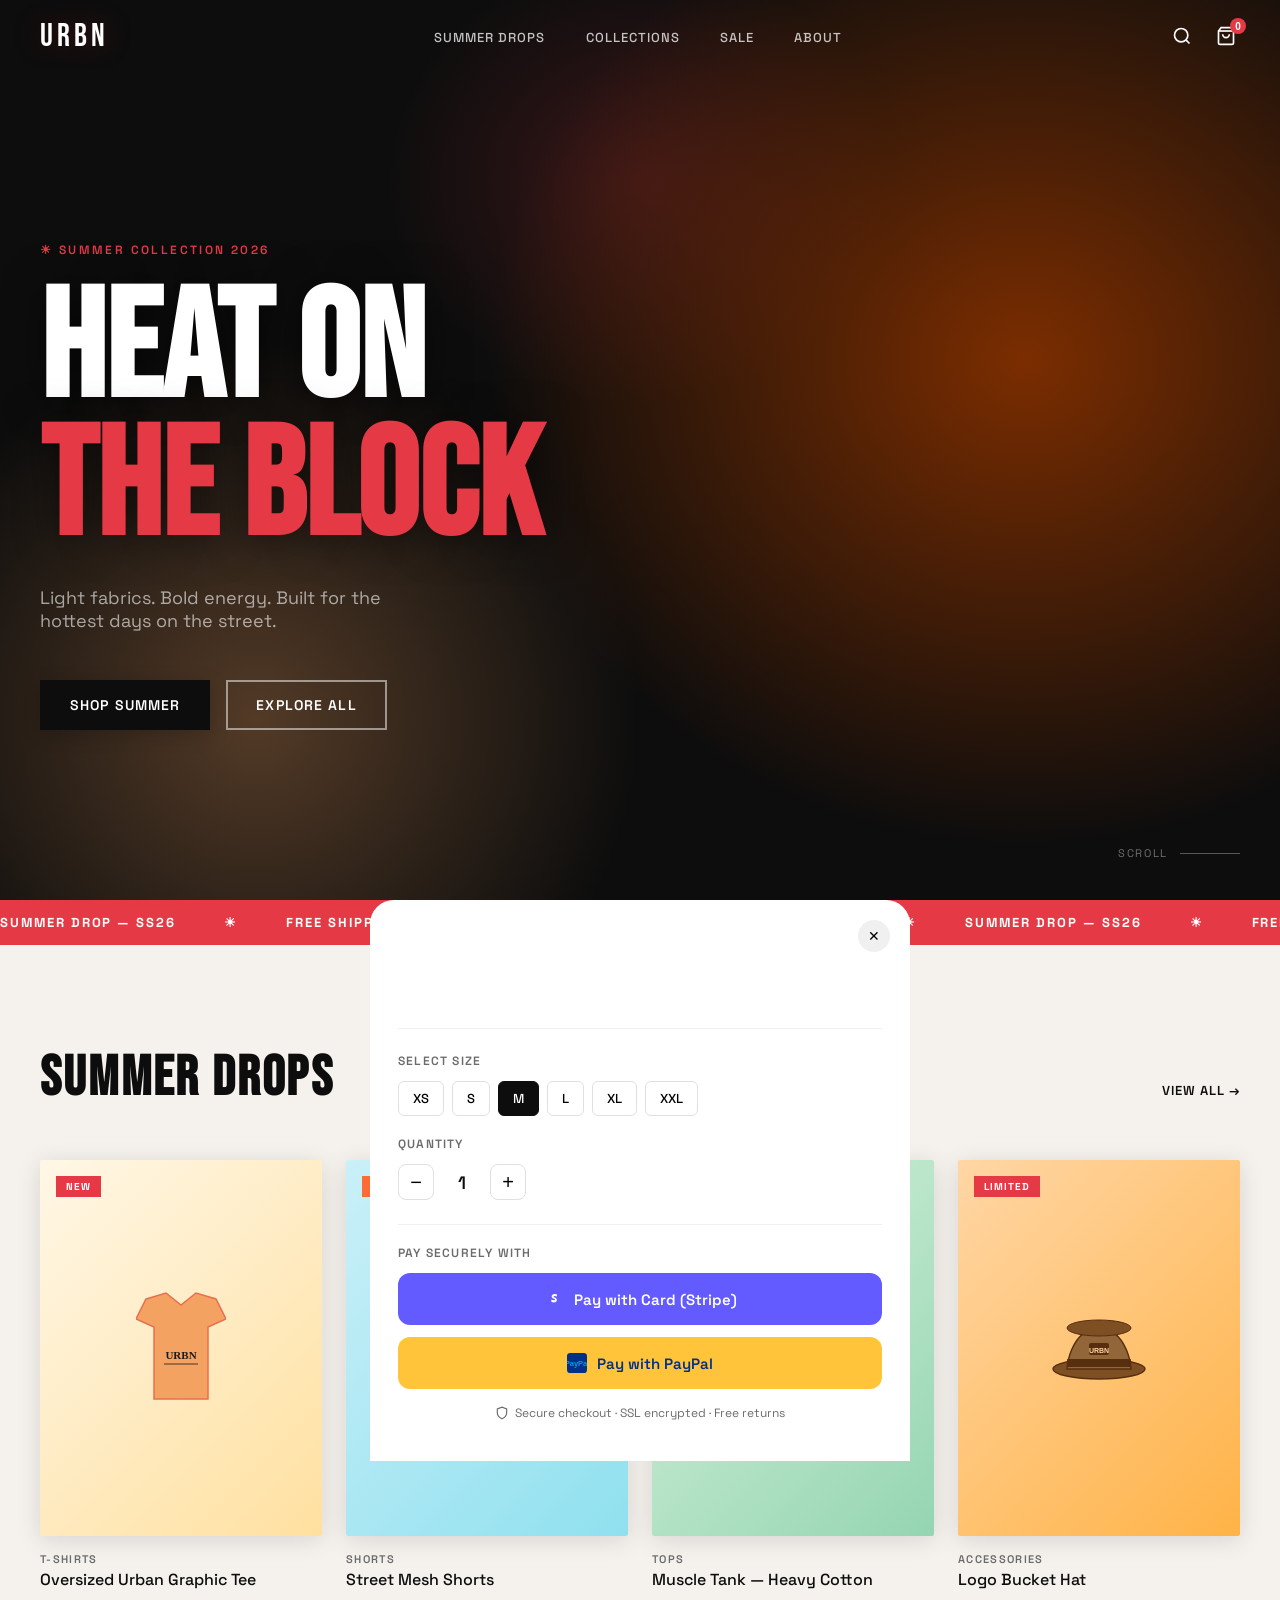
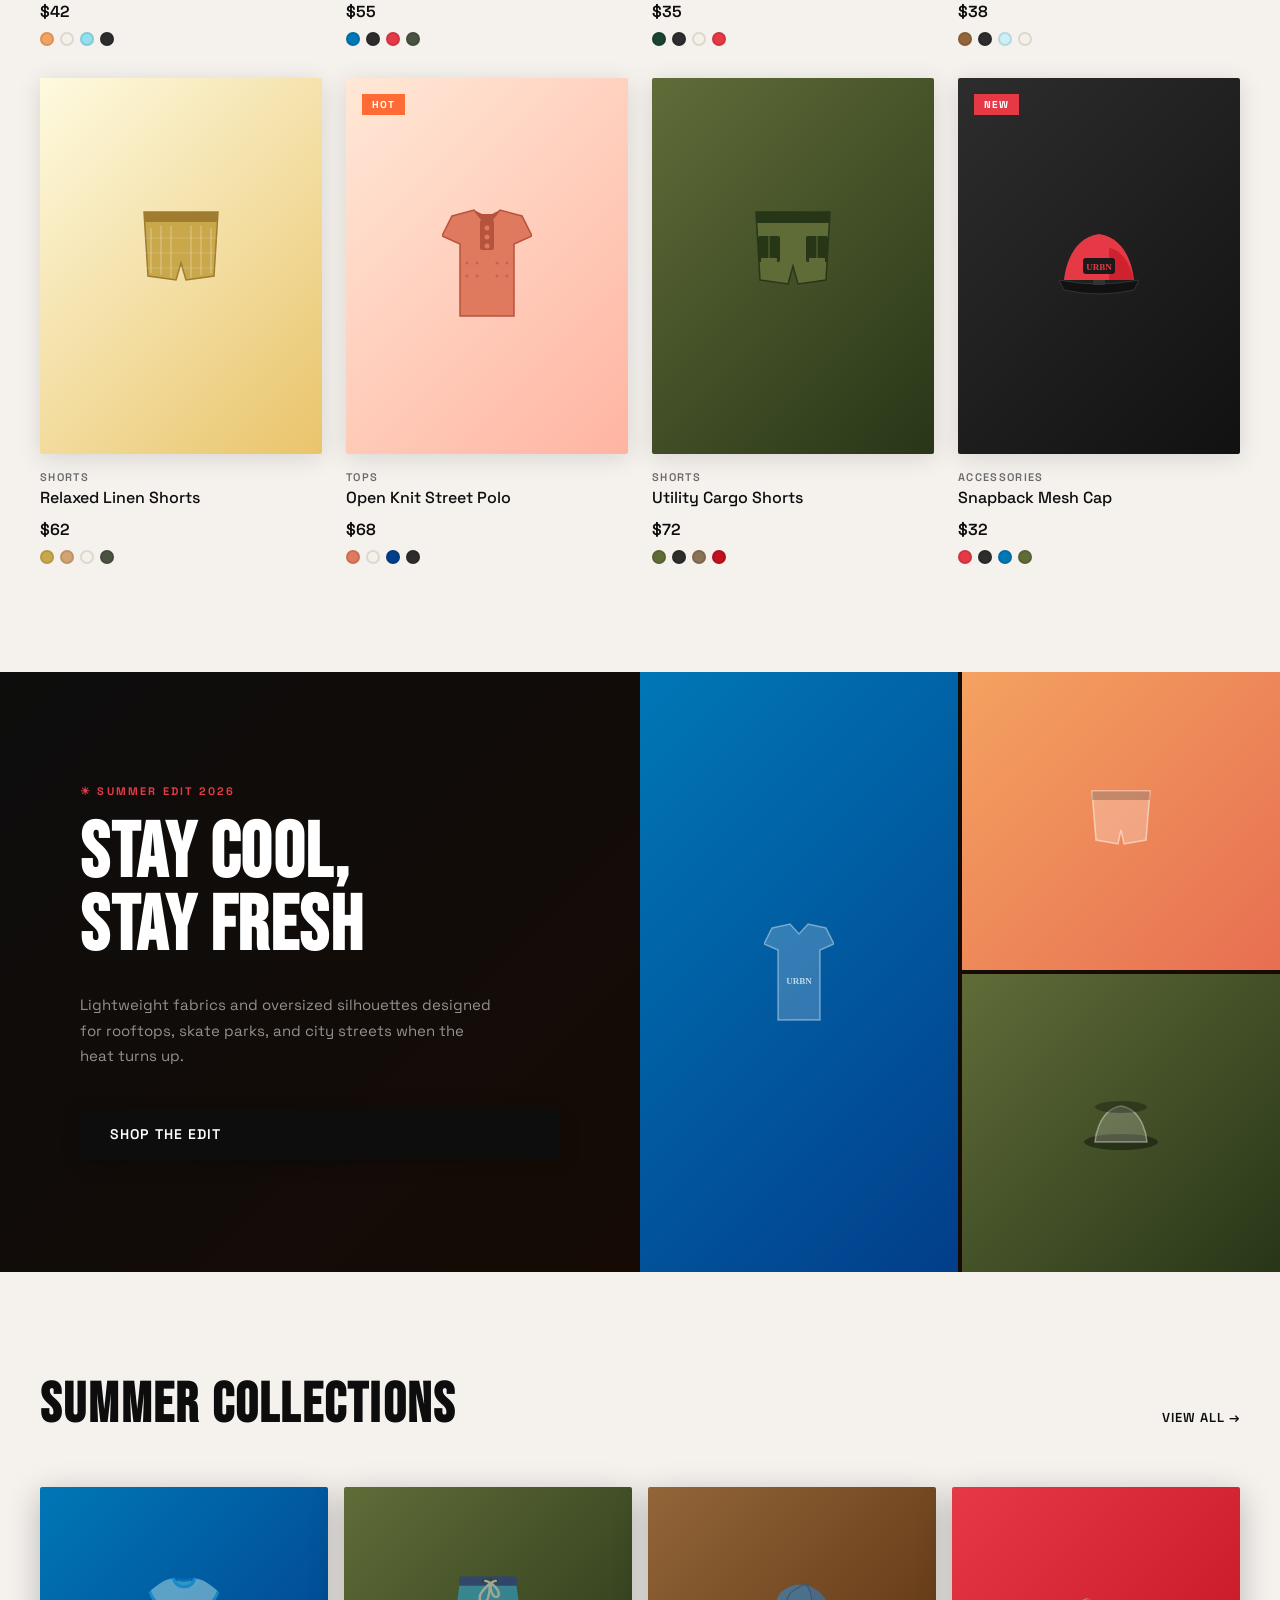
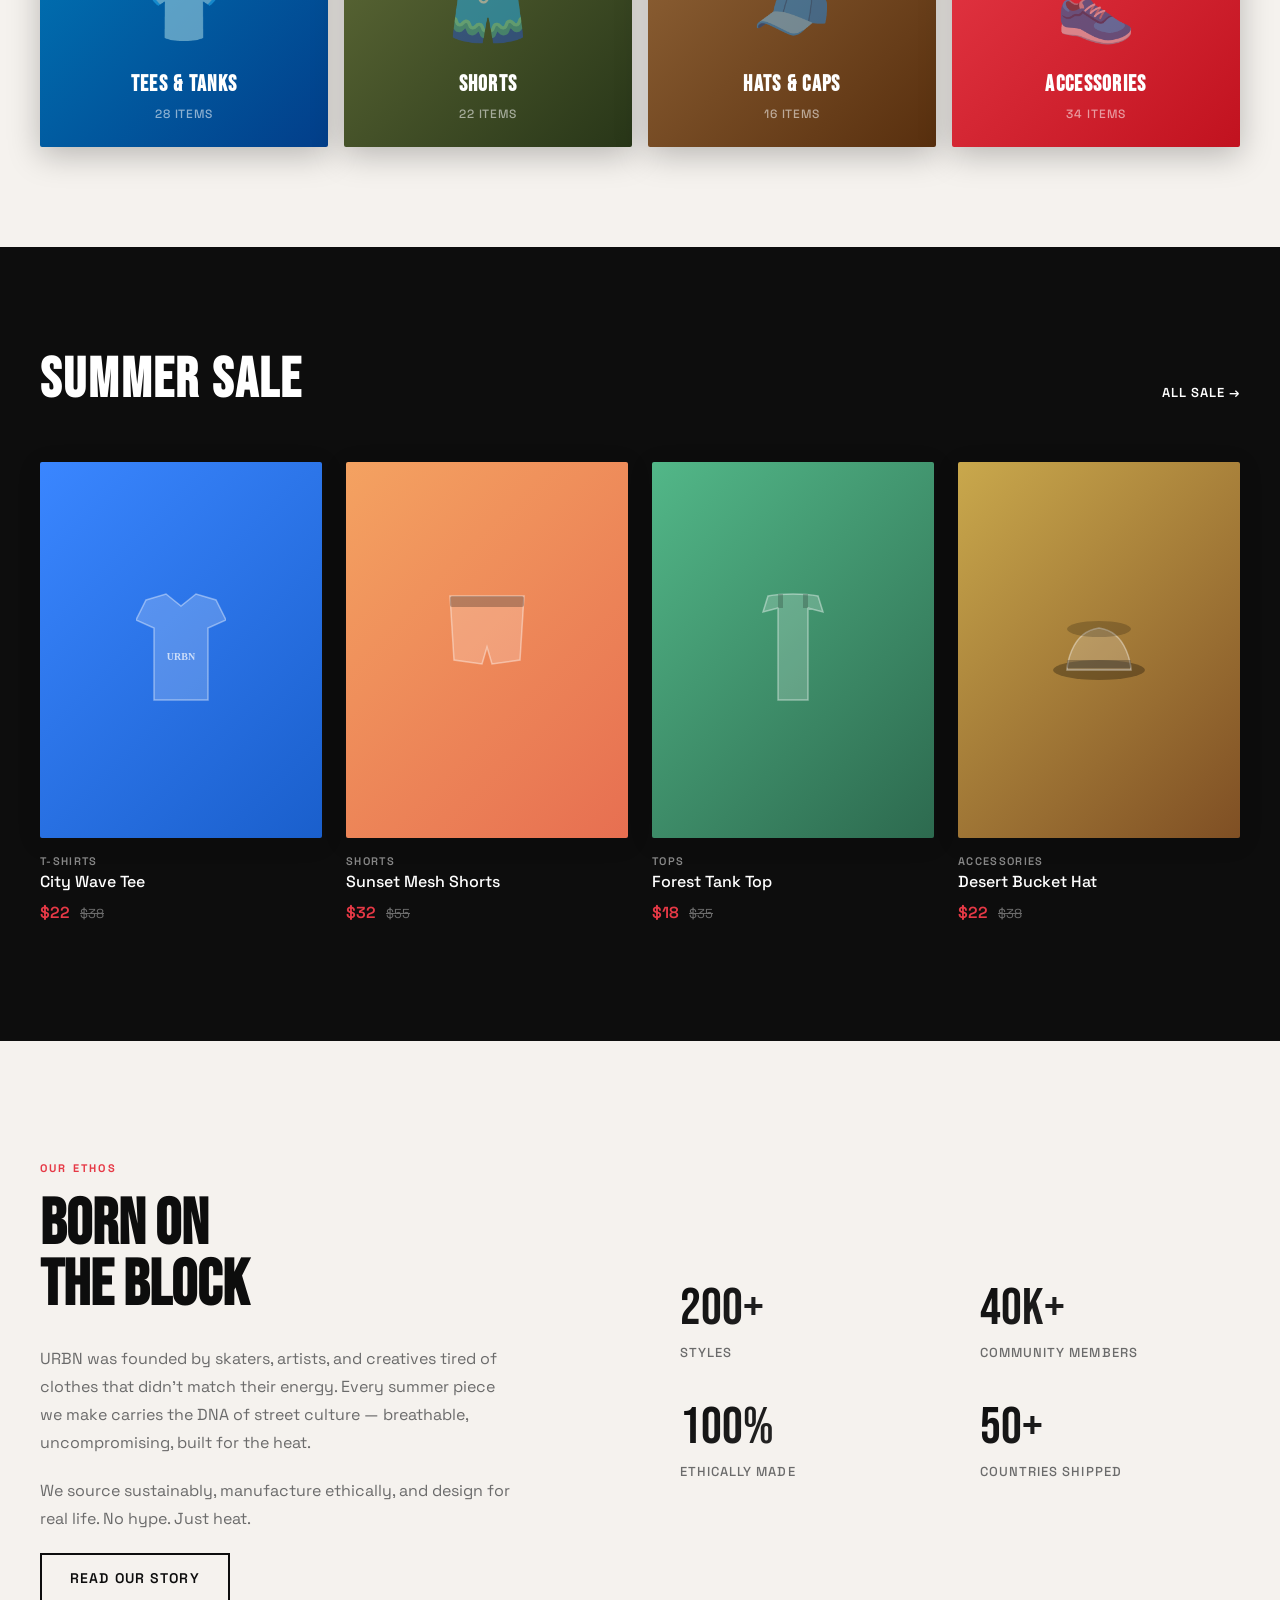
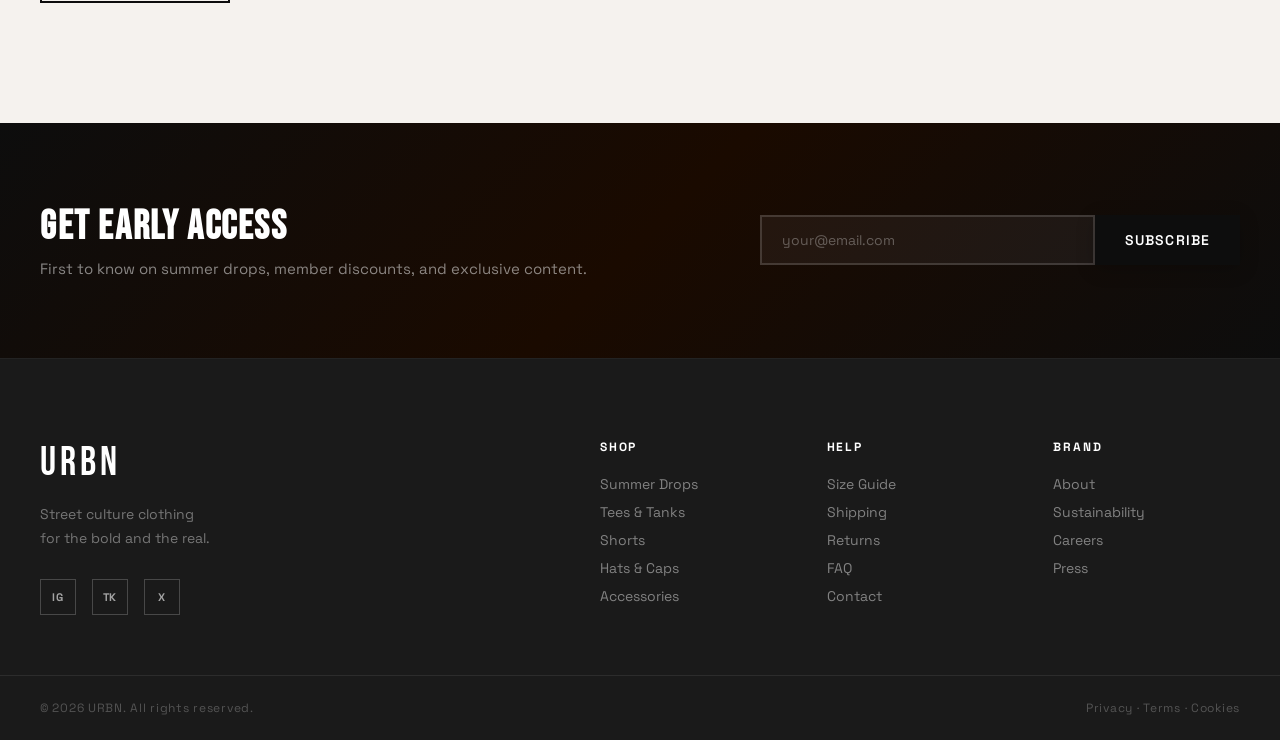
==== commit f72d1736: "Add Stripe & PayPal checkout modal to all products - Buy Now button on every product card opens a ch" ====
--- a/index.html
+++ b/index.html
@@ -85,11 +85,11 @@
       <div class="product-grid">
 
         <!-- Oversized Graphic Tee -->
-        <div class="product-card">
+        <div class="product-card" data-name="Oversized Urban Graphic Tee" data-price="$42" data-category="T-Shirts" data-bg="linear-gradient(135deg,#fff7e6,#ffe0a0)">
           <div class="product-card__img" style="background: linear-gradient(135deg, #fff7e6 0%, #ffe0a0 100%);">
             <span class="product-card__badge">NEW</span>
             <div class="product-card__overlay">
-              <button class="btn btn--primary btn--sm">Quick Add</button>
+              <button class="btn btn--primary btn--sm buy-btn">Buy Now</button>
             </div>
             <div class="product-card__visual">
               <svg width="90" height="110" viewBox="0 0 90 110" fill="none" xmlns="http://www.w3.org/2000/svg">
@@ -115,11 +115,11 @@
         </div>
 
         <!-- Mesh Shorts -->
-        <div class="product-card">
+        <div class="product-card" data-name="Street Mesh Shorts" data-price="$55" data-category="Shorts" data-bg="linear-gradient(135deg,#caf0f8,#90e0ef)">
           <div class="product-card__img" style="background: linear-gradient(135deg, #caf0f8 0%, #90e0ef 100%);">
             <span class="product-card__badge product-card__badge--hot">HOT</span>
             <div class="product-card__overlay">
-              <button class="btn btn--primary btn--sm">Quick Add</button>
+              <button class="btn btn--primary btn--sm buy-btn">Buy Now</button>
             </div>
             <div class="product-card__visual">
               <svg width="90" height="110" viewBox="0 0 90 110" fill="none" xmlns="http://www.w3.org/2000/svg">
@@ -155,11 +155,11 @@
         </div>
 
         <!-- Tank Top -->
-        <div class="product-card">
+        <div class="product-card" data-name="Muscle Tank — Heavy Cotton" data-price="$35" data-category="Tops" data-bg="linear-gradient(135deg,#d8f3dc,#95d5b2)">
           <div class="product-card__img" style="background: linear-gradient(135deg, #d8f3dc 0%, #95d5b2 100%);">
             <span class="product-card__badge">NEW</span>
             <div class="product-card__overlay">
-              <button class="btn btn--primary btn--sm">Quick Add</button>
+              <button class="btn btn--primary btn--sm buy-btn">Buy Now</button>
             </div>
             <div class="product-card__visual">
               <svg width="80" height="110" viewBox="0 0 80 110" fill="none" xmlns="http://www.w3.org/2000/svg">
@@ -191,11 +191,11 @@
         </div>
 
         <!-- Bucket Hat -->
-        <div class="product-card">
+        <div class="product-card" data-name="Logo Bucket Hat" data-price="$38" data-category="Accessories" data-bg="linear-gradient(135deg,#ffd6a5,#ffb347)">
           <div class="product-card__img" style="background: linear-gradient(135deg, #ffd6a5 0%, #ffb347 100%);">
             <span class="product-card__badge">LIMITED</span>
             <div class="product-card__overlay">
-              <button class="btn btn--primary btn--sm">Quick Add</button>
+              <button class="btn btn--primary btn--sm buy-btn">Buy Now</button>
             </div>
             <div class="product-card__visual">
               <svg width="100" height="90" viewBox="0 0 100 90" fill="none" xmlns="http://www.w3.org/2000/svg">
@@ -227,10 +227,10 @@
         </div>
 
         <!-- Linen Shorts -->
-        <div class="product-card">
+        <div class="product-card" data-name="Relaxed Linen Shorts" data-price="$62" data-category="Shorts" data-bg="linear-gradient(135deg,#fefae0,#e9c46a)">
           <div class="product-card__img" style="background: linear-gradient(135deg, #fefae0 0%, #e9c46a 100%);">
             <div class="product-card__overlay">
-              <button class="btn btn--primary btn--sm">Quick Add</button>
+              <button class="btn btn--primary btn--sm buy-btn">Buy Now</button>
             </div>
             <div class="product-card__visual">
               <svg width="90" height="110" viewBox="0 0 90 110" fill="none" xmlns="http://www.w3.org/2000/svg">
@@ -263,11 +263,11 @@
         </div>
 
         <!-- Open Knit Polo -->
-        <div class="product-card">
+        <div class="product-card" data-name="Open Knit Street Polo" data-price="$68" data-category="Tops" data-bg="linear-gradient(135deg,#ffe8d6,#ffb4a2)">
           <div class="product-card__img" style="background: linear-gradient(135deg, #ffe8d6 0%, #ffb4a2 100%);">
             <span class="product-card__badge product-card__badge--hot">HOT</span>
             <div class="product-card__overlay">
-              <button class="btn btn--primary btn--sm">Quick Add</button>
+              <button class="btn btn--primary btn--sm buy-btn">Buy Now</button>
             </div>
             <div class="product-card__visual">
               <svg width="90" height="110" viewBox="0 0 90 110" fill="none" xmlns="http://www.w3.org/2000/svg">
@@ -305,10 +305,10 @@
         </div>
 
         <!-- Cargo Shorts -->
-        <div class="product-card">
+        <div class="product-card" data-name="Utility Cargo Shorts" data-price="$72" data-category="Shorts" data-bg="linear-gradient(135deg,#606c38,#283618)">
           <div class="product-card__img" style="background: linear-gradient(135deg, #606c38 0%, #283618 100%);">
             <div class="product-card__overlay">
-              <button class="btn btn--primary btn--sm">Quick Add</button>
+              <button class="btn btn--primary btn--sm buy-btn">Buy Now</button>
             </div>
             <div class="product-card__visual">
               <svg width="90" height="110" viewBox="0 0 90 110" fill="none" xmlns="http://www.w3.org/2000/svg">
@@ -339,11 +339,11 @@
         </div>
 
         <!-- Mesh Cap -->
-        <div class="product-card">
+        <div class="product-card" data-name="Snapback Mesh Cap" data-price="$32" data-category="Accessories" data-bg="linear-gradient(135deg,#2d2d2d,#111)">
           <div class="product-card__img" style="background: linear-gradient(135deg, #2d2d2d 0%, #111 100%);">
             <span class="product-card__badge">NEW</span>
             <div class="product-card__overlay">
-              <button class="btn btn--primary btn--sm">Quick Add</button>
+              <button class="btn btn--primary btn--sm buy-btn">Buy Now</button>
             </div>
             <div class="product-card__visual">
               <svg width="100" height="90" viewBox="0 0 100 90" fill="none" xmlns="http://www.w3.org/2000/svg">
@@ -436,9 +436,9 @@
       </div>
       <div class="product-grid">
 
-        <div class="product-card">
+        <div class="product-card" data-name="City Wave Tee" data-price="$22" data-category="T-Shirts" data-bg="linear-gradient(135deg,#3a86ff,#1a5fcc)">
           <div class="product-card__img" style="background: linear-gradient(135deg, #3a86ff 0%, #1a5fcc 100%);">
-            <div class="product-card__overlay"><button class="btn btn--primary btn--sm">Quick Add</button></div>
+            <div class="product-card__overlay"><button class="btn btn--primary btn--sm buy-btn">Buy Now</button></div>
             <div class="product-card__visual">
               <svg width="90" height="110" viewBox="0 0 90 110" fill="none"><path d="M10 8 L30 2 L45 14 L60 2 L80 8 L90 28 L72 36 L72 108 L18 108 L18 36 L0 28 Z" fill="rgba(255,255,255,0.2)" stroke="rgba(255,255,255,0.4)" stroke-width="1.5"/><text x="45" y="68" text-anchor="middle" font-family="Arial Black" font-size="10" fill="rgba(255,255,255,0.7)" font-weight="900">URBN</text></svg>
             </div>
@@ -450,9 +450,9 @@
           </div>
         </div>
 
-        <div class="product-card">
+        <div class="product-card" data-name="Sunset Mesh Shorts" data-price="$32" data-category="Shorts" data-bg="linear-gradient(135deg,#f4a261,#e76f51)">
           <div class="product-card__img" style="background: linear-gradient(135deg, #f4a261 0%, #e76f51 100%);">
-            <div class="product-card__overlay"><button class="btn btn--primary btn--sm">Quick Add</button></div>
+            <div class="product-card__overlay"><button class="btn btn--primary btn--sm buy-btn">Buy Now</button></div>
             <div class="product-card__visual">
               <svg width="90" height="110" viewBox="0 0 90 110" fill="none"><path d="M8 4 L82 4 L78 68 L50 72 L45 55 L40 72 L12 68 Z" fill="rgba(255,255,255,0.2)" stroke="rgba(255,255,255,0.4)" stroke-width="1.5"/><rect x="8" y="4" width="74" height="11" fill="rgba(0,0,0,0.25)" rx="2"/></svg>
             </div>
@@ -464,9 +464,9 @@
           </div>
         </div>
 
-        <div class="product-card">
+        <div class="product-card" data-name="Forest Tank Top" data-price="$18" data-category="Tops" data-bg="linear-gradient(135deg,#52b788,#2d6a4f)">
           <div class="product-card__img" style="background: linear-gradient(135deg, #52b788 0%, #2d6a4f 100%);">
-            <div class="product-card__overlay"><button class="btn btn--primary btn--sm">Quick Add</button></div>
+            <div class="product-card__overlay"><button class="btn btn--primary btn--sm buy-btn">Buy Now</button></div>
             <div class="product-card__visual">
               <svg width="80" height="110" viewBox="0 0 80 110" fill="none"><path d="M15 4 C15 4 25 2 40 2 C55 2 65 4 65 4 L70 20 L55 16 L55 108 L25 108 L25 16 L10 20 Z" fill="rgba(255,255,255,0.2)" stroke="rgba(255,255,255,0.4)" stroke-width="1.5"/><path d="M25 2 L30 2 L30 16 L25 16 Z" fill="rgba(0,0,0,0.2)"/><path d="M50 2 L55 2 L55 16 L50 16 Z" fill="rgba(0,0,0,0.2)"/></svg>
             </div>
@@ -478,9 +478,9 @@
           </div>
         </div>
 
-        <div class="product-card">
+        <div class="product-card" data-name="Desert Bucket Hat" data-price="$22" data-category="Accessories" data-bg="linear-gradient(135deg,#c9a84c,#7f4f24)">
           <div class="product-card__img" style="background: linear-gradient(135deg, #c9a84c 0%, #7f4f24 100%);">
-            <div class="product-card__overlay"><button class="btn btn--primary btn--sm">Quick Add</button></div>
+            <div class="product-card__overlay"><button class="btn btn--primary btn--sm buy-btn">Buy Now</button></div>
             <div class="product-card__visual">
               <svg width="100" height="90" viewBox="0 0 100 90" fill="none"><ellipse cx="50" cy="68" rx="46" ry="10" fill="rgba(0,0,0,0.3)"/><path d="M18 68 C18 68 20 30 50 26 C80 30 82 68 82 68 Z" fill="rgba(255,255,255,0.2)" stroke="rgba(255,255,255,0.4)" stroke-width="1.5"/><ellipse cx="50" cy="27" rx="32" ry="8" fill="rgba(0,0,0,0.2)"/><rect x="18" y="58" width="64" height="8" fill="rgba(0,0,0,0.25)" rx="1"/></svg>
             </div>
@@ -563,6 +563,64 @@
   </footer>
 
   <div class="toast" id="toast">Subscribed! Welcome to the fam. ☀</div>
+
+  <!-- CHECKOUT MODAL -->
+  <div class="modal-overlay" id="modalOverlay" onclick="closeModal()"></div>
+  <div class="modal" id="checkoutModal">
+    <button class="modal__close" onclick="closeModal()">✕</button>
+    <div class="modal__product">
+      <div class="modal__product-img" id="modalImg"></div>
+      <div class="modal__product-info">
+        <span class="modal__product-category" id="modalCategory"></span>
+        <h3 class="modal__product-name" id="modalName"></h3>
+        <p class="modal__product-price" id="modalPrice"></p>
+      </div>
+    </div>
+
+    <div class="modal__size">
+      <p class="modal__label">Select Size</p>
+      <div class="modal__sizes">
+        <button class="size-btn" onclick="selectSize(this)">XS</button>
+        <button class="size-btn" onclick="selectSize(this)">S</button>
+        <button class="size-btn active" onclick="selectSize(this)">M</button>
+        <button class="size-btn" onclick="selectSize(this)">L</button>
+        <button class="size-btn" onclick="selectSize(this)">XL</button>
+        <button class="size-btn" onclick="selectSize(this)">XXL</button>
+      </div>
+    </div>
+
+    <div class="modal__qty">
+      <p class="modal__label">Quantity</p>
+      <div class="modal__qty-ctrl">
+        <button onclick="changeQty(-1)">−</button>
+        <span id="qtyDisplay">1</span>
+        <button onclick="changeQty(1)">+</button>
+      </div>
+    </div>
+
+    <div class="modal__divider"></div>
+    <p class="modal__label">Pay securely with</p>
+
+    <div class="modal__pay-options">
+      <!-- STRIPE PAYMENT LINK — replace href with your Stripe Payment Link URL -->
+      <a href="https://buy.stripe.com/YOUR_STRIPE_PAYMENT_LINK" target="_blank" class="pay-btn pay-btn--stripe" id="stripeBtn">
+        <svg width="20" height="20" viewBox="0 0 24 24" fill="none"><rect width="24" height="24" rx="4" fill="#635BFF"/><path d="M11.5 9.2c0-.6.5-.9 1.3-.9.8 0 1.8.3 2.6.7V6.4a7 7 0 0 0-2.6-.5c-2.2 0-3.6 1.1-3.6 3 0 2.9 4 2.4 4 3.7 0 .7-.6 1-1.4 1-1 0-2.1-.4-3-.9v2.7c1 .5 2 .7 3 .7 2.2 0 3.7-1.1 3.7-3-.1-3.2-4.1-2.6-4-3.9z" fill="white"/></svg>
+        Pay with Card (Stripe)
+      </a>
+
+      <!-- PAYPAL BUTTON — replace href with your PayPal.me link -->
+      <a href="https://www.paypal.com/paypalme/YOURUSERNAME" target="_blank" class="pay-btn pay-btn--paypal" id="paypalBtn">
+        <svg width="20" height="20" viewBox="0 0 24 24" fill="none"><rect width="24" height="24" rx="4" fill="#003087"/><text x="12" y="16" text-anchor="middle" font-family="Arial" font-size="9" fill="#009cde" font-weight="bold">PayPal</text></svg>
+        Pay with PayPal
+      </a>
+    </div>
+
+    <p class="modal__secure">
+      <svg width="14" height="14" viewBox="0 0 24 24" fill="none" stroke="currentColor" stroke-width="2"><path d="M12 22s8-4 8-10V5l-8-3-8 3v7c0 6 8 10 8 10z"/></svg>
+      Secure checkout · SSL encrypted · Free returns
+    </p>
+  </div>
+
   <script src="js/main.js"></script>
 </body>
 </html>
--- a/css/style.css
+++ b/css/style.css
@@ -217,6 +217,38 @@
 .footer { border-top: 1px solid rgba(255,255,255,0.04); }
 body { -webkit-font-smoothing: antialiased; }
 
+/* MODAL */
+.modal-overlay { position: fixed; inset: 0; background: rgba(0,0,0,0.7); backdrop-filter: blur(6px); z-index: 300; opacity: 0; pointer-events: none; transition: opacity 0.3s ease; }
+.modal-overlay.open { opacity: 1; pointer-events: all; }
+.modal { position: fixed; bottom: 0; left: 0; right: 0; background: #fff; z-index: 301; border-radius: 24px 24px 0 0; padding: 32px 28px 40px; transform: translateY(100%); transition: transform 0.4s cubic-bezier(0.34,1.2,0.64,1); max-width: 540px; margin: 0 auto; }
+.modal.open { transform: translateY(0); }
+.modal__close { position: absolute; top: 20px; right: 20px; background: #f0f0f0; border: none; width: 32px; height: 32px; border-radius: 50%; cursor: pointer; font-size: 14px; display: flex; align-items: center; justify-content: center; transition: background 0.2s; }
+.modal__close:hover { background: #e0e0e0; }
+.modal__product { display: flex; gap: 16px; align-items: center; margin-bottom: 24px; padding-bottom: 24px; border-bottom: 1px solid #f0f0f0; }
+.modal__product-img { width: 72px; height: 72px; border-radius: 12px; flex-shrink: 0; }
+.modal__product-category { font-size: 11px; font-weight: 600; letter-spacing: 0.12em; text-transform: uppercase; color: var(--grey); display: block; margin-bottom: 4px; }
+.modal__product-name { font-size: 17px; font-weight: 600; line-height: 1.3; margin-bottom: 6px; }
+.modal__product-price { font-size: 20px; font-weight: 700; color: var(--black); }
+.modal__label { font-size: 12px; font-weight: 600; letter-spacing: 0.1em; text-transform: uppercase; color: var(--grey); margin-bottom: 12px; }
+.modal__size { margin-bottom: 20px; }
+.modal__sizes { display: flex; gap: 8px; flex-wrap: wrap; }
+.size-btn { padding: 8px 14px; border: 1.5px solid #e0e0e0; background: #fff; font-family: var(--font-body); font-size: 13px; font-weight: 500; cursor: pointer; border-radius: 6px; transition: all 0.2s; }
+.size-btn:hover { border-color: var(--black); }
+.size-btn.active { border-color: var(--black); background: var(--black); color: #fff; }
+.modal__qty { margin-bottom: 24px; }
+.modal__qty-ctrl { display: flex; align-items: center; gap: 16px; }
+.modal__qty-ctrl button { width: 36px; height: 36px; border: 1.5px solid #e0e0e0; background: #fff; font-size: 20px; cursor: pointer; border-radius: 8px; display: flex; align-items: center; justify-content: center; transition: all 0.2s; font-weight: 300; }
+.modal__qty-ctrl button:hover { border-color: var(--black); }
+.modal__qty-ctrl span { font-size: 18px; font-weight: 600; min-width: 24px; text-align: center; }
+.modal__divider { height: 1px; background: #f0f0f0; margin: 4px 0 20px; }
+.modal__pay-options { display: flex; flex-direction: column; gap: 12px; margin-bottom: 16px; }
+.pay-btn { display: flex; align-items: center; justify-content: center; gap: 10px; padding: 16px; border-radius: 12px; font-family: var(--font-body); font-size: 15px; font-weight: 600; cursor: pointer; text-decoration: none; transition: all 0.2s ease; border: none; }
+.pay-btn--stripe { background: #635BFF; color: #fff; }
+.pay-btn--stripe:hover { background: #4f46e5; transform: translateY(-1px); box-shadow: 0 6px 20px rgba(99,91,255,0.35); }
+.pay-btn--paypal { background: #FFC439; color: #003087; }
+.pay-btn--paypal:hover { background: #f0b429; transform: translateY(-1px); box-shadow: 0 6px 20px rgba(255,196,57,0.4); }
+.modal__secure { display: flex; align-items: center; gap: 6px; font-size: 12px; color: var(--grey); justify-content: center; }
+
 /* TOAST */
 .toast { position: fixed; bottom: 32px; right: 32px; background: var(--black); color: var(--white); padding: 16px 24px; font-size: 14px; font-weight: 500; border-left: 4px solid var(--accent); transform: translateY(80px); opacity: 0; transition: all 0.3s cubic-bezier(0.34,1.56,0.64,1); z-index: 200; pointer-events: none; }
 .toast.show { transform: translateY(0); opacity: 1; }
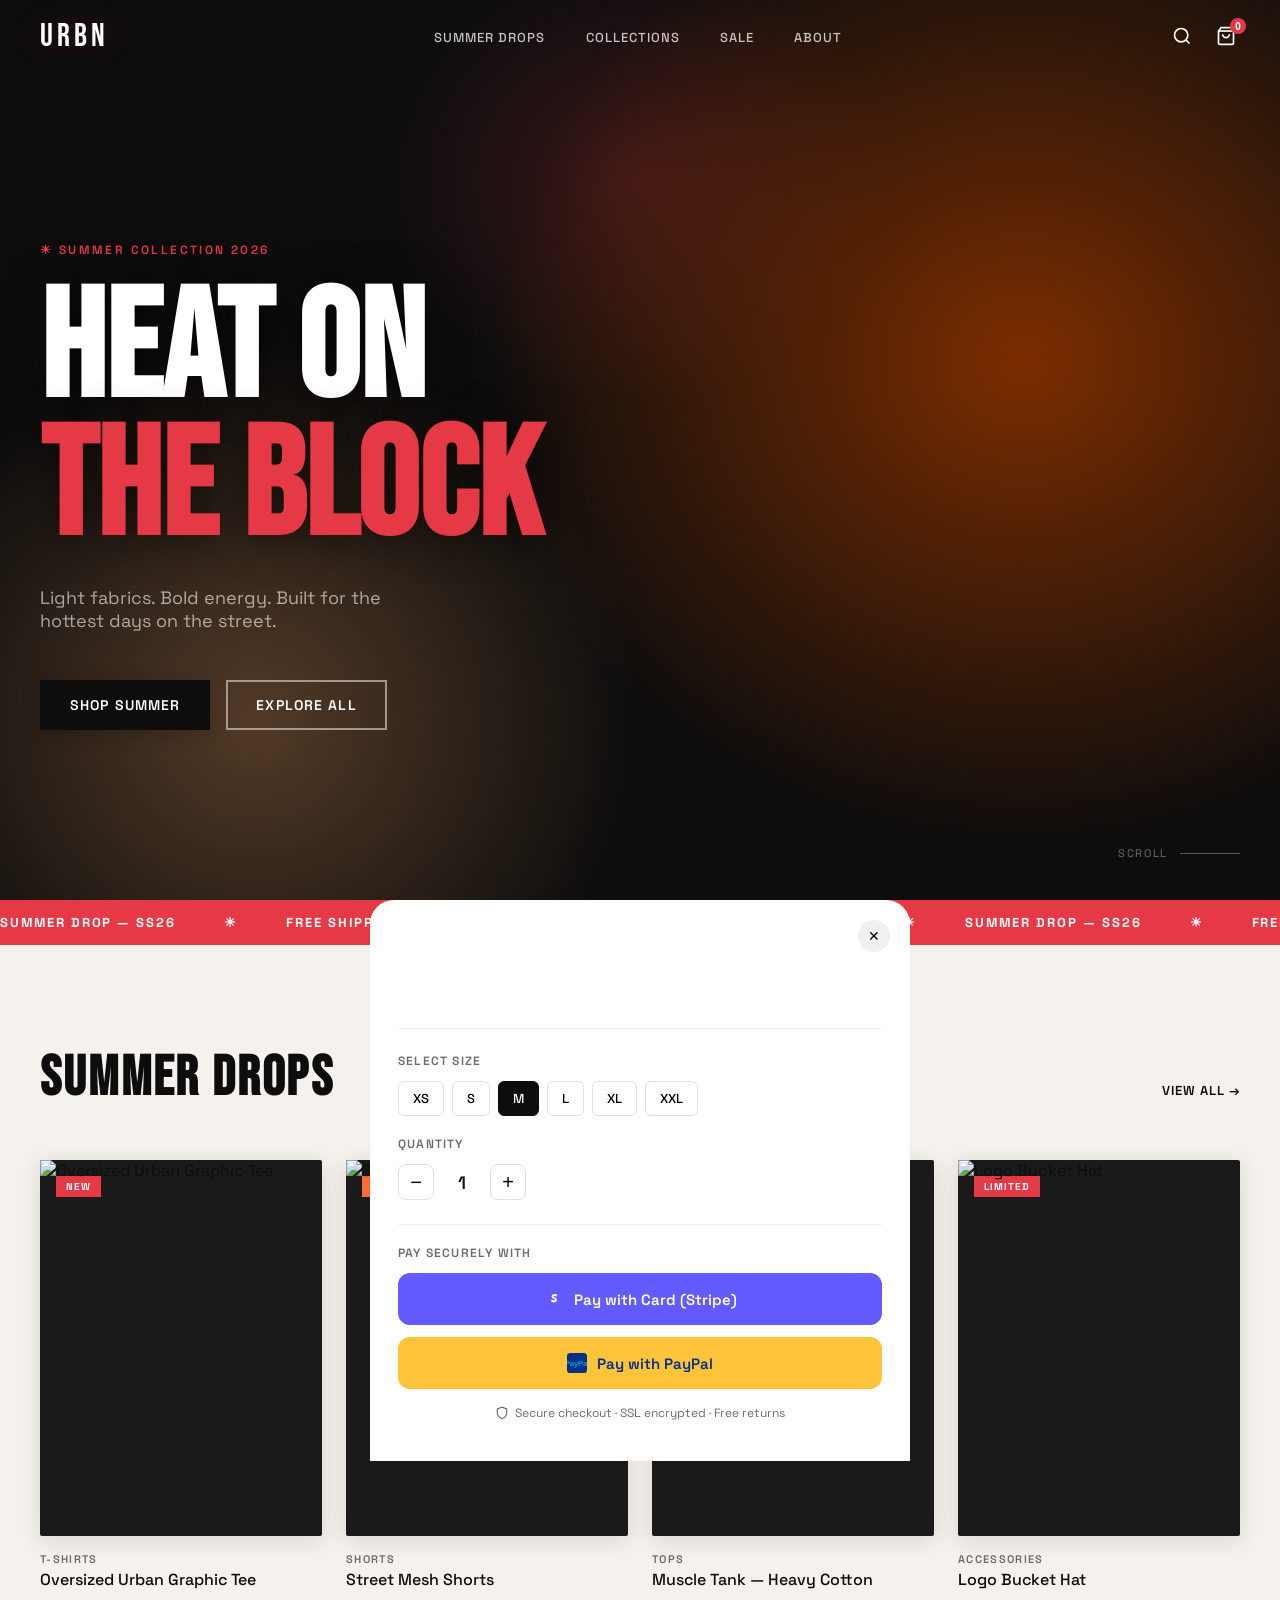
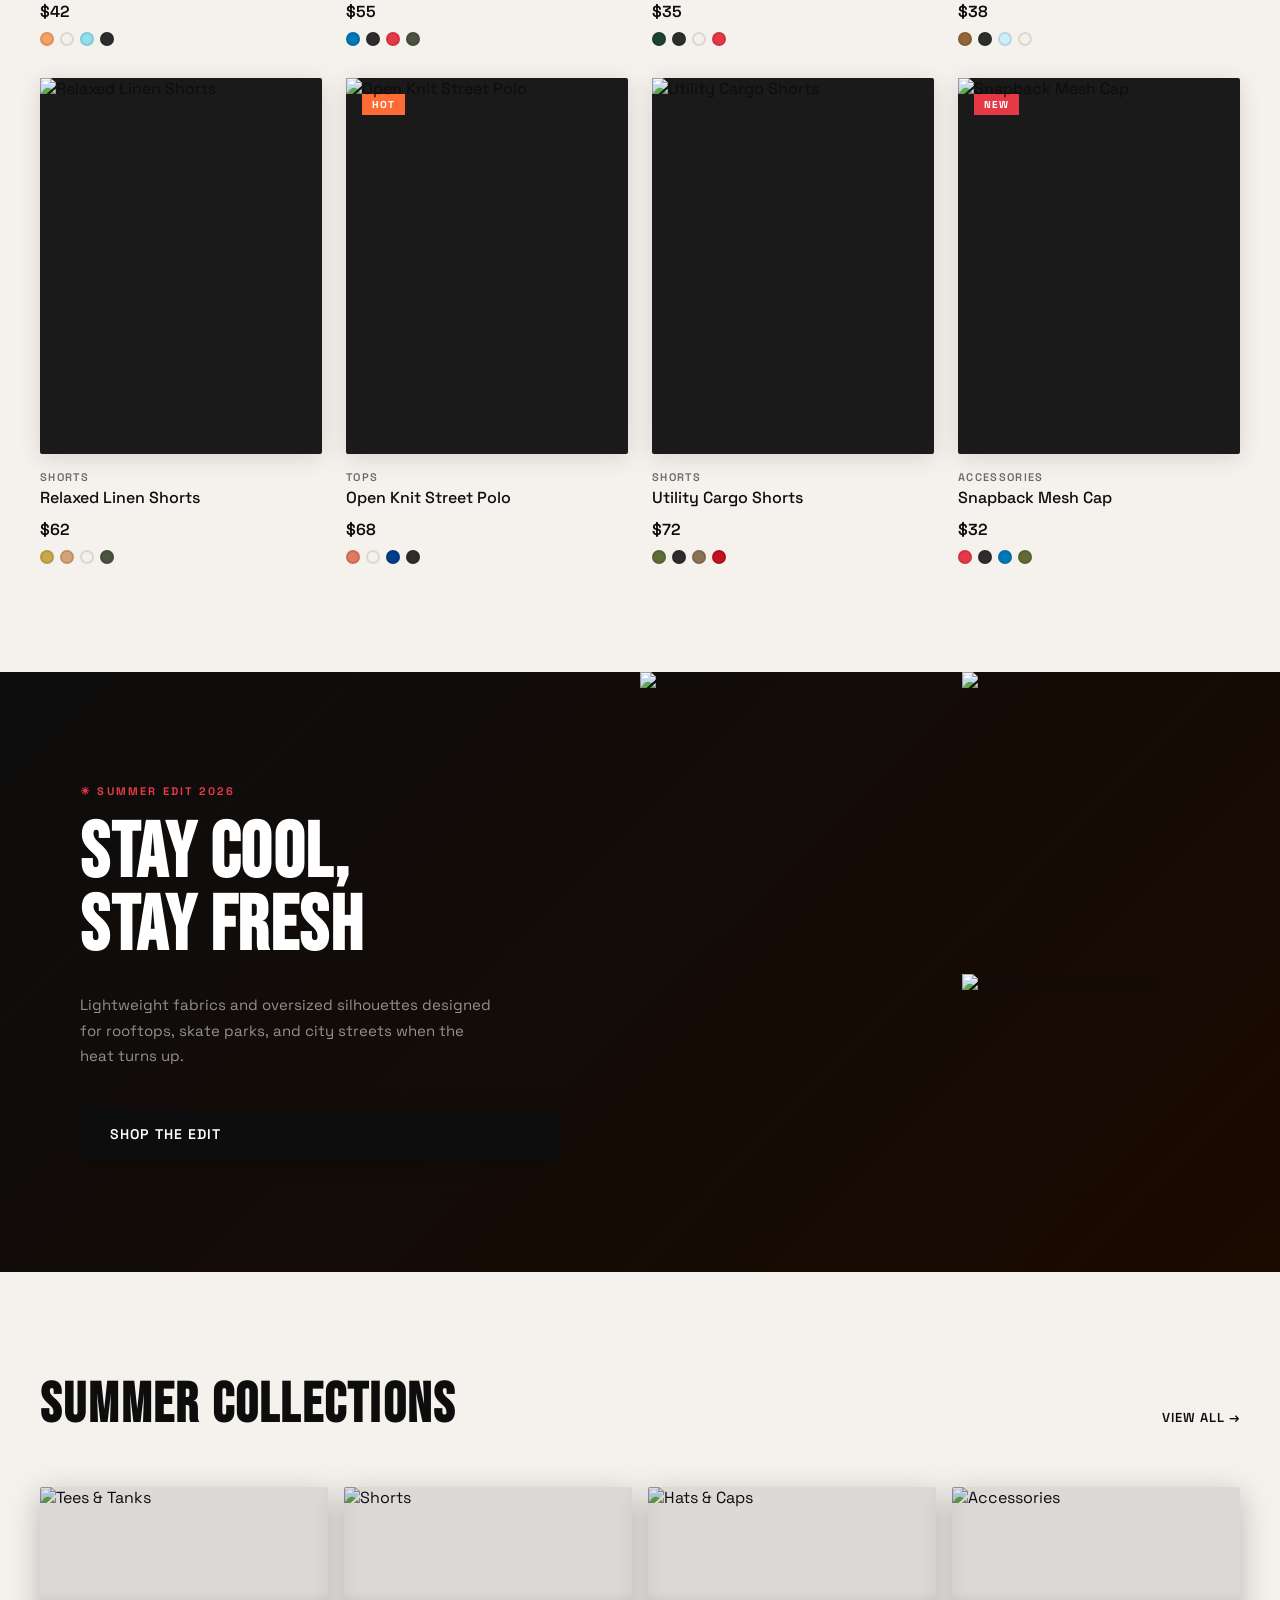
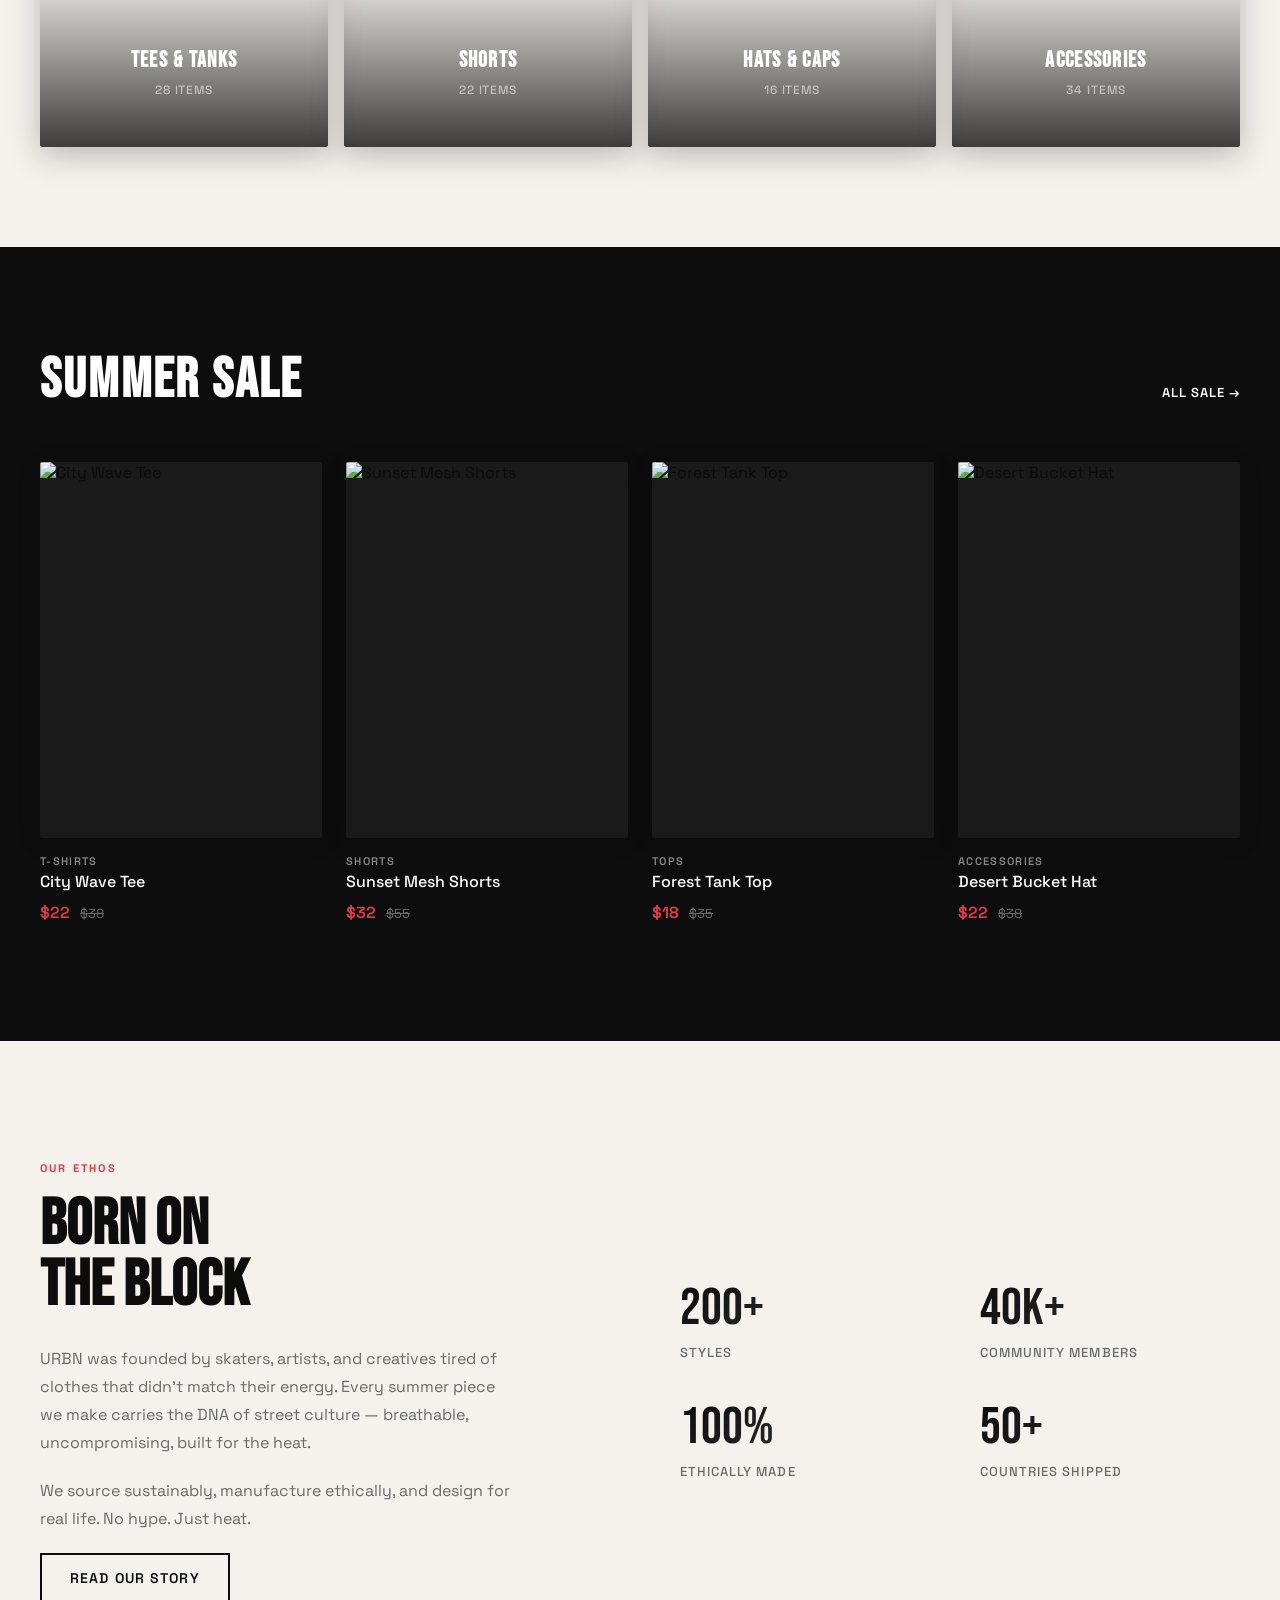
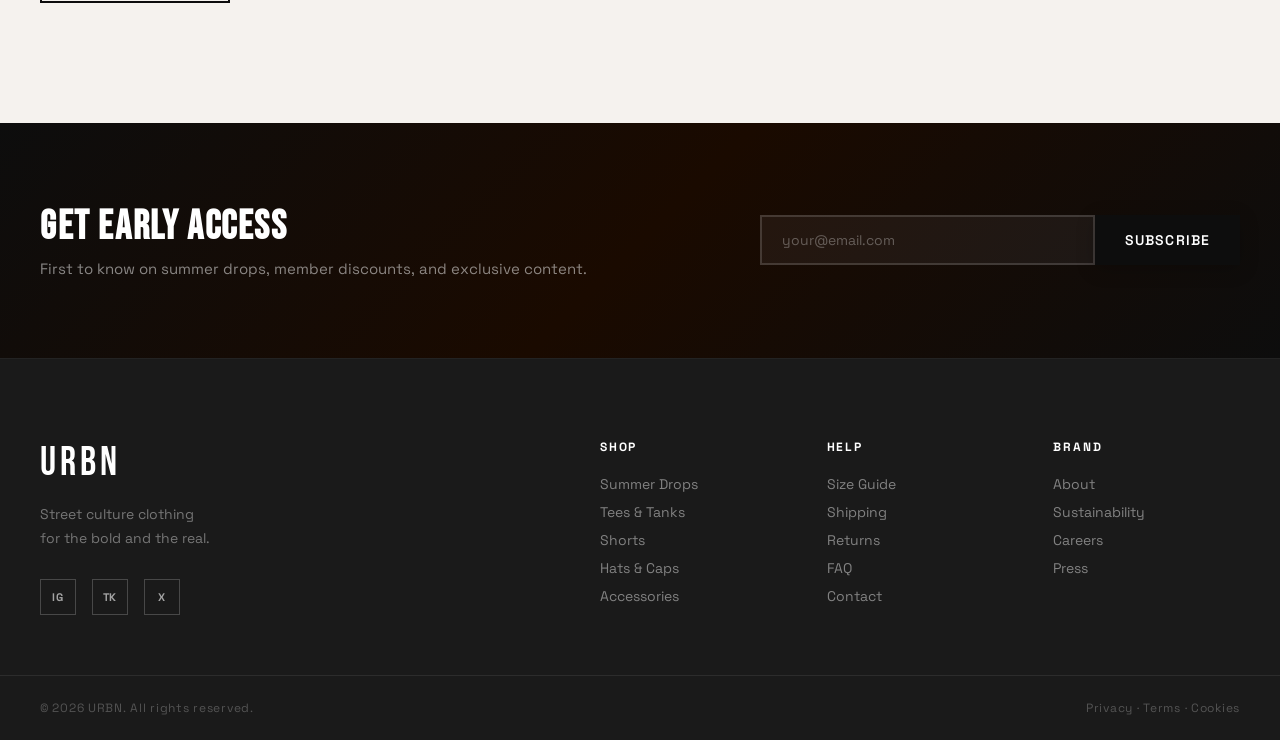
==== commit 1f1a4937: "Replace all SVG illustrations with real Unsplash product photos - 8 main product cards: graphic tee," ====
--- a/index.html
+++ b/index.html
@@ -85,21 +85,11 @@
       <div class="product-grid">
 
         <!-- Oversized Graphic Tee -->
-        <div class="product-card" data-name="Oversized Urban Graphic Tee" data-price="$42" data-category="T-Shirts" data-bg="linear-gradient(135deg,#fff7e6,#ffe0a0)">
-          <div class="product-card__img" style="background: linear-gradient(135deg, #fff7e6 0%, #ffe0a0 100%);">
+        <div class="product-card" data-name="Oversized Urban Graphic Tee" data-price="$42" data-category="T-Shirts" data-bg="linear-gradient(135deg,#1a1a1a,#333)">
+          <div class="product-card__img">
             <span class="product-card__badge">NEW</span>
-            <div class="product-card__overlay">
-              <button class="btn btn--primary btn--sm buy-btn">Buy Now</button>
-            </div>
-            <div class="product-card__visual">
-              <svg width="90" height="110" viewBox="0 0 90 110" fill="none" xmlns="http://www.w3.org/2000/svg">
-                <!-- Oversized tee -->
-                <path d="M10 8 L30 2 L45 14 L60 2 L80 8 L90 28 L72 36 L72 108 L18 108 L18 36 L0 28 Z" fill="#f4a261" stroke="#e76f51" stroke-width="1.5"/>
-                <!-- URBN print -->
-                <text x="45" y="68" text-anchor="middle" font-family="Arial Black" font-size="11" fill="#1a1a1a" font-weight="900">URBN</text>
-                <rect x="28" y="72" width="34" height="2" fill="#1a1a1a" opacity="0.4"/>
-              </svg>
-            </div>
+            <div class="product-card__overlay"><button class="btn btn--primary btn--sm buy-btn">Buy Now</button></div>
+            <img src="https://images.unsplash.com/photo-1576566588028-4147f3842f27?w=600&h=750&fit=crop&crop=center&q=85" alt="Oversized Urban Graphic Tee" loading="lazy" />
           </div>
           <div class="product-card__info">
             <span class="product-card__category">T-Shirts</span>
@@ -115,31 +105,11 @@
         </div>
 
         <!-- Mesh Shorts -->
-        <div class="product-card" data-name="Street Mesh Shorts" data-price="$55" data-category="Shorts" data-bg="linear-gradient(135deg,#caf0f8,#90e0ef)">
-          <div class="product-card__img" style="background: linear-gradient(135deg, #caf0f8 0%, #90e0ef 100%);">
+        <div class="product-card" data-name="Street Mesh Shorts" data-price="$55" data-category="Shorts" data-bg="linear-gradient(135deg,#0077b6,#023e8a)">
+          <div class="product-card__img">
             <span class="product-card__badge product-card__badge--hot">HOT</span>
-            <div class="product-card__overlay">
-              <button class="btn btn--primary btn--sm buy-btn">Buy Now</button>
-            </div>
-            <div class="product-card__visual">
-              <svg width="90" height="110" viewBox="0 0 90 110" fill="none" xmlns="http://www.w3.org/2000/svg">
-                <!-- Shorts -->
-                <path d="M8 4 L82 4 L78 68 L50 72 L45 55 L40 72 L12 68 Z" fill="#0077b6" stroke="#023e8a" stroke-width="1.5"/>
-                <!-- waistband -->
-                <rect x="8" y="4" width="74" height="12" fill="#023e8a" rx="2"/>
-                <!-- drawstring -->
-                <line x1="35" y1="10" x2="55" y2="10" stroke="#caf0f8" stroke-width="2" stroke-linecap="round"/>
-                <circle cx="35" cy="10" r="2" fill="#caf0f8"/>
-                <circle cx="55" cy="10" r="2" fill="#caf0f8"/>
-                <!-- mesh texture lines -->
-                <line x1="20" y1="20" x2="20" y2="65" stroke="rgba(255,255,255,0.3)" stroke-width="1"/>
-                <line x1="30" y1="20" x2="30" y2="68" stroke="rgba(255,255,255,0.3)" stroke-width="1"/>
-                <line x1="60" y1="20" x2="60" y2="68" stroke="rgba(255,255,255,0.3)" stroke-width="1"/>
-                <line x1="70" y1="20" x2="70" y2="65" stroke="rgba(255,255,255,0.3)" stroke-width="1"/>
-                <!-- side pocket -->
-                <rect x="62" y="25" width="14" height="18" rx="2" fill="rgba(0,0,0,0.2)"/>
-              </svg>
-            </div>
+            <div class="product-card__overlay"><button class="btn btn--primary btn--sm buy-btn">Buy Now</button></div>
+            <img src="https://images.unsplash.com/photo-1591195853828-11db59a44f43?w=600&h=750&fit=crop&crop=center&q=85" alt="Street Mesh Shorts" loading="lazy" />
           </div>
           <div class="product-card__info">
             <span class="product-card__category">Shorts</span>
@@ -155,27 +125,11 @@
         </div>
 
         <!-- Tank Top -->
-        <div class="product-card" data-name="Muscle Tank — Heavy Cotton" data-price="$35" data-category="Tops" data-bg="linear-gradient(135deg,#d8f3dc,#95d5b2)">
-          <div class="product-card__img" style="background: linear-gradient(135deg, #d8f3dc 0%, #95d5b2 100%);">
+        <div class="product-card" data-name="Muscle Tank — Heavy Cotton" data-price="$35" data-category="Tops" data-bg="linear-gradient(135deg,#1b4332,#081c15)">
+          <div class="product-card__img">
             <span class="product-card__badge">NEW</span>
-            <div class="product-card__overlay">
-              <button class="btn btn--primary btn--sm buy-btn">Buy Now</button>
-            </div>
-            <div class="product-card__visual">
-              <svg width="80" height="110" viewBox="0 0 80 110" fill="none" xmlns="http://www.w3.org/2000/svg">
-                <!-- Tank top -->
-                <path d="M15 4 C15 4 25 2 40 2 C55 2 65 4 65 4 L70 20 L55 16 L55 108 L25 108 L25 16 L10 20 Z" fill="#1b4332" stroke="#081c15" stroke-width="1.5"/>
-                <!-- neck strap left -->
-                <path d="M25 2 L30 2 L30 16 L25 16 Z" fill="#081c15"/>
-                <!-- neck strap right -->
-                <path d="M50 2 L55 2 L55 16 L50 16 Z" fill="#081c15"/>
-                <!-- armhole curves -->
-                <path d="M10 20 Q5 35 8 50" stroke="#081c15" stroke-width="1.5" fill="none"/>
-                <path d="M70 20 Q75 35 72 50" stroke="#081c15" stroke-width="1.5" fill="none"/>
-                <!-- URBN tag -->
-                <text x="40" y="62" text-anchor="middle" font-family="Arial" font-size="10" fill="#95d5b2" font-weight="bold">URBN</text>
-              </svg>
-            </div>
+            <div class="product-card__overlay"><button class="btn btn--primary btn--sm buy-btn">Buy Now</button></div>
+            <img src="https://images.unsplash.com/photo-1503341504253-dff4815485f1?w=600&h=750&fit=crop&crop=center&q=85" alt="Muscle Tank Heavy Cotton" loading="lazy" />
           </div>
           <div class="product-card__info">
             <span class="product-card__category">Tops</span>
@@ -191,27 +145,11 @@
         </div>
 
         <!-- Bucket Hat -->
-        <div class="product-card" data-name="Logo Bucket Hat" data-price="$38" data-category="Accessories" data-bg="linear-gradient(135deg,#ffd6a5,#ffb347)">
-          <div class="product-card__img" style="background: linear-gradient(135deg, #ffd6a5 0%, #ffb347 100%);">
+        <div class="product-card" data-name="Logo Bucket Hat" data-price="$38" data-category="Accessories" data-bg="linear-gradient(135deg,#936639,#582f0e)">
+          <div class="product-card__img">
             <span class="product-card__badge">LIMITED</span>
-            <div class="product-card__overlay">
-              <button class="btn btn--primary btn--sm buy-btn">Buy Now</button>
-            </div>
-            <div class="product-card__visual">
-              <svg width="100" height="90" viewBox="0 0 100 90" fill="none" xmlns="http://www.w3.org/2000/svg">
-                <!-- Bucket hat brim -->
-                <ellipse cx="50" cy="68" rx="46" ry="10" fill="#7f4f24" stroke="#582f0e" stroke-width="1.5"/>
-                <!-- Hat body -->
-                <path d="M18 68 C18 68 20 30 50 26 C80 30 82 68 82 68 Z" fill="#936639" stroke="#582f0e" stroke-width="1.5"/>
-                <!-- hat top -->
-                <ellipse cx="50" cy="27" rx="32" ry="8" fill="#7f4f24" stroke="#582f0e" stroke-width="1"/>
-                <!-- band -->
-                <rect x="18" y="58" width="64" height="8" fill="#582f0e" rx="1"/>
-                <!-- logo patch -->
-                <rect x="40" y="42" width="20" height="12" rx="2" fill="#582f0e"/>
-                <text x="50" y="52" text-anchor="middle" font-family="Arial" font-size="7" fill="#ffd6a5" font-weight="bold">URBN</text>
-              </svg>
-            </div>
+            <div class="product-card__overlay"><button class="btn btn--primary btn--sm buy-btn">Buy Now</button></div>
+            <img src="https://images.unsplash.com/photo-1556306535-0f09a537f0a3?w=600&h=750&fit=crop&crop=center&q=85" alt="Logo Bucket Hat" loading="lazy" />
           </div>
           <div class="product-card__info">
             <span class="product-card__category">Accessories</span>
@@ -227,27 +165,10 @@
         </div>
 
         <!-- Linen Shorts -->
-        <div class="product-card" data-name="Relaxed Linen Shorts" data-price="$62" data-category="Shorts" data-bg="linear-gradient(135deg,#fefae0,#e9c46a)">
-          <div class="product-card__img" style="background: linear-gradient(135deg, #fefae0 0%, #e9c46a 100%);">
-            <div class="product-card__overlay">
-              <button class="btn btn--primary btn--sm buy-btn">Buy Now</button>
-            </div>
-            <div class="product-card__visual">
-              <svg width="90" height="110" viewBox="0 0 90 110" fill="none" xmlns="http://www.w3.org/2000/svg">
-                <path d="M8 4 L82 4 L78 68 L50 72 L45 55 L40 72 L12 68 Z" fill="#c9a84c" stroke="#a07c30" stroke-width="1.5"/>
-                <rect x="8" y="4" width="74" height="10" fill="#a07c30" rx="2"/>
-                <!-- linen texture -->
-                <line x1="15" y1="20" x2="15" y2="65" stroke="rgba(255,255,255,0.25)" stroke-width="1.5"/>
-                <line x1="25" y1="18" x2="25" y2="67" stroke="rgba(255,255,255,0.25)" stroke-width="1.5"/>
-                <line x1="35" y1="18" x2="35" y2="70" stroke="rgba(255,255,255,0.25)" stroke-width="1.5"/>
-                <line x1="55" y1="18" x2="55" y2="70" stroke="rgba(255,255,255,0.25)" stroke-width="1.5"/>
-                <line x1="65" y1="18" x2="65" y2="67" stroke="rgba(255,255,255,0.25)" stroke-width="1.5"/>
-                <line x1="75" y1="20" x2="75" y2="65" stroke="rgba(255,255,255,0.25)" stroke-width="1.5"/>
-                <line x1="8" y1="30" x2="82" y2="30" stroke="rgba(255,255,255,0.15)" stroke-width="1"/>
-                <line x1="8" y1="45" x2="82" y2="45" stroke="rgba(255,255,255,0.15)" stroke-width="1"/>
-                <line x1="8" y1="60" x2="82" y2="60" stroke="rgba(255,255,255,0.15)" stroke-width="1"/>
-              </svg>
-            </div>
+        <div class="product-card" data-name="Relaxed Linen Shorts" data-price="$62" data-category="Shorts" data-bg="linear-gradient(135deg,#c9a84c,#a07c30)">
+          <div class="product-card__img">
+            <div class="product-card__overlay"><button class="btn btn--primary btn--sm buy-btn">Buy Now</button></div>
+            <img src="https://images.unsplash.com/photo-1562157873-818bc0726f68?w=600&h=750&fit=crop&crop=center&q=85" alt="Relaxed Linen Shorts" loading="lazy" />
           </div>
           <div class="product-card__info">
             <span class="product-card__category">Shorts</span>
@@ -263,33 +184,11 @@
         </div>
 
         <!-- Open Knit Polo -->
-        <div class="product-card" data-name="Open Knit Street Polo" data-price="$68" data-category="Tops" data-bg="linear-gradient(135deg,#ffe8d6,#ffb4a2)">
-          <div class="product-card__img" style="background: linear-gradient(135deg, #ffe8d6 0%, #ffb4a2 100%);">
+        <div class="product-card" data-name="Open Knit Street Polo" data-price="$68" data-category="Tops" data-bg="linear-gradient(135deg,#e07a5f,#b5533c)">
+          <div class="product-card__img">
             <span class="product-card__badge product-card__badge--hot">HOT</span>
-            <div class="product-card__overlay">
-              <button class="btn btn--primary btn--sm buy-btn">Buy Now</button>
-            </div>
-            <div class="product-card__visual">
-              <svg width="90" height="110" viewBox="0 0 90 110" fill="none" xmlns="http://www.w3.org/2000/svg">
-                <path d="M10 8 L32 2 L40 12 L50 12 L58 2 L80 8 L90 28 L72 36 L72 108 L18 108 L18 36 L0 28 Z" fill="#e07a5f" stroke="#b5533c" stroke-width="1.5"/>
-                <!-- collar -->
-                <path d="M32 2 L40 12 L50 12 L58 2 L50 6 L40 6 Z" fill="#b5533c"/>
-                <!-- polo button placket -->
-                <rect x="38" y="12" width="14" height="30" rx="2" fill="#b5533c"/>
-                <circle cx="45" cy="20" r="2.5" fill="#e07a5f"/>
-                <circle cx="45" cy="29" r="2.5" fill="#e07a5f"/>
-                <circle cx="45" cy="38" r="2.5" fill="#e07a5f"/>
-                <!-- knit texture dots -->
-                <circle cx="25" cy="55" r="1.5" fill="rgba(0,0,0,0.15)"/>
-                <circle cx="35" cy="55" r="1.5" fill="rgba(0,0,0,0.15)"/>
-                <circle cx="55" cy="55" r="1.5" fill="rgba(0,0,0,0.15)"/>
-                <circle cx="65" cy="55" r="1.5" fill="rgba(0,0,0,0.15)"/>
-                <circle cx="25" cy="68" r="1.5" fill="rgba(0,0,0,0.15)"/>
-                <circle cx="35" cy="68" r="1.5" fill="rgba(0,0,0,0.15)"/>
-                <circle cx="55" cy="68" r="1.5" fill="rgba(0,0,0,0.15)"/>
-                <circle cx="65" cy="68" r="1.5" fill="rgba(0,0,0,0.15)"/>
-              </svg>
-            </div>
+            <div class="product-card__overlay"><button class="btn btn--primary btn--sm buy-btn">Buy Now</button></div>
+            <img src="https://images.unsplash.com/photo-1618354691373-d851c5c3a990?w=600&h=750&fit=crop&crop=center&q=85" alt="Open Knit Street Polo" loading="lazy" />
           </div>
           <div class="product-card__info">
             <span class="product-card__category">Tops</span>
@@ -306,24 +205,9 @@
 
         <!-- Cargo Shorts -->
         <div class="product-card" data-name="Utility Cargo Shorts" data-price="$72" data-category="Shorts" data-bg="linear-gradient(135deg,#606c38,#283618)">
-          <div class="product-card__img" style="background: linear-gradient(135deg, #606c38 0%, #283618 100%);">
-            <div class="product-card__overlay">
-              <button class="btn btn--primary btn--sm buy-btn">Buy Now</button>
-            </div>
-            <div class="product-card__visual">
-              <svg width="90" height="110" viewBox="0 0 90 110" fill="none" xmlns="http://www.w3.org/2000/svg">
-                <path d="M8 4 L82 4 L78 72 L50 76 L45 58 L40 76 L12 72 Z" fill="#606c38" stroke="#283618" stroke-width="1.5"/>
-                <rect x="8" y="4" width="74" height="11" fill="#283618" rx="2"/>
-                <!-- cargo pockets left -->
-                <rect x="10" y="28" width="22" height="26" rx="2" fill="#283618"/>
-                <line x1="21" y1="28" x2="21" y2="54" stroke="#606c38" stroke-width="1"/>
-                <rect x="13" y="50" width="16" height="6" rx="1" fill="#606c38"/>
-                <!-- cargo pockets right -->
-                <rect x="58" y="28" width="22" height="26" rx="2" fill="#283618"/>
-                <line x1="69" y1="28" x2="69" y2="54" stroke="#606c38" stroke-width="1"/>
-                <rect x="61" y="50" width="16" height="6" rx="1" fill="#606c38"/>
-              </svg>
-            </div>
+          <div class="product-card__img">
+            <div class="product-card__overlay"><button class="btn btn--primary btn--sm buy-btn">Buy Now</button></div>
+            <img src="https://images.unsplash.com/photo-1560769629-975ec94e6a86?w=600&h=750&fit=crop&crop=center&q=85" alt="Utility Cargo Shorts" loading="lazy" />
           </div>
           <div class="product-card__info">
             <span class="product-card__category">Shorts</span>
@@ -338,28 +222,12 @@
           </div>
         </div>
 
-        <!-- Mesh Cap -->
+        <!-- Snapback Cap -->
         <div class="product-card" data-name="Snapback Mesh Cap" data-price="$32" data-category="Accessories" data-bg="linear-gradient(135deg,#2d2d2d,#111)">
-          <div class="product-card__img" style="background: linear-gradient(135deg, #2d2d2d 0%, #111 100%);">
+          <div class="product-card__img">
             <span class="product-card__badge">NEW</span>
-            <div class="product-card__overlay">
-              <button class="btn btn--primary btn--sm buy-btn">Buy Now</button>
-            </div>
-            <div class="product-card__visual">
-              <svg width="100" height="90" viewBox="0 0 100 90" fill="none" xmlns="http://www.w3.org/2000/svg">
-                <!-- Cap brim -->
-                <path d="M10 62 Q50 70 90 62 L85 72 Q50 80 15 72 Z" fill="#111" stroke="#333" stroke-width="1"/>
-                <!-- Cap body -->
-                <path d="M15 62 C15 62 18 20 50 16 C82 20 85 62 85 62 Z" fill="#e63946"/>
-                <!-- mesh back panel effect -->
-                <path d="M60 30 C75 32 82 50 85 62 L60 62 Z" fill="#c1121f" opacity="0.6"/>
-                <!-- URBN patch -->
-                <rect x="34" y="40" width="32" height="16" rx="3" fill="#1a1a1a"/>
-                <text x="50" y="52" text-anchor="middle" font-family="Arial Black" font-size="9" fill="#e63946" font-weight="900">URBN</text>
-                <!-- snap button -->
-                <rect x="44" y="62" width="12" height="5" rx="1" fill="#333"/>
-              </svg>
-            </div>
+            <div class="product-card__overlay"><button class="btn btn--primary btn--sm buy-btn">Buy Now</button></div>
+            <img src="https://images.unsplash.com/photo-1588850561407-ed78c282e89b?w=600&h=750&fit=crop&crop=center&q=85" alt="Snapback Mesh Cap" loading="lazy" />
           </div>
           <div class="product-card__info">
             <span class="product-card__category">Accessories</span>
@@ -387,14 +255,14 @@
       <a href="#collections" class="btn btn--primary">Shop the Edit</a>
     </div>
     <div class="feature-banner__grid">
-      <div class="feature-banner__img feature-banner__img--1" style="background: linear-gradient(135deg, #0077b6 0%, #023e8a 100%);">
-        <svg width="70" height="100" viewBox="0 0 70 100" fill="none"><path d="M8 6 L26 2 L35 12 L44 2 L62 6 L70 22 L56 28 L56 98 L14 98 L14 28 L0 22 Z" fill="rgba(255,255,255,0.2)" stroke="rgba(255,255,255,0.4)" stroke-width="1.5"/><text x="35" y="62" text-anchor="middle" font-family="Arial Black" font-size="9" fill="rgba(255,255,255,0.7)" font-weight="900">URBN</text></svg>
-      </div>
-      <div class="feature-banner__img feature-banner__img--2" style="background: linear-gradient(135deg, #f4a261 0%, #e76f51 100%);">
-        <svg width="70" height="65" viewBox="0 0 70 65" fill="none"><path d="M6 3 L64 3 L60 52 L38 56 L35 42 L32 56 L10 52 Z" fill="rgba(255,255,255,0.25)" stroke="rgba(255,255,255,0.5)" stroke-width="1.5"/><rect x="6" y="3" width="58" height="9" fill="rgba(0,0,0,0.2)" rx="1"/></svg>
-      </div>
-      <div class="feature-banner__img feature-banner__img--3" style="background: linear-gradient(135deg, #606c38 0%, #283618 100%);">
-        <svg width="80" height="70" viewBox="0 0 80 70" fill="none"><ellipse cx="40" cy="54" rx="37" ry="8" fill="rgba(0,0,0,0.4)"/><path d="M14 54 C14 54 16 22 40 18 C64 22 66 54 66 54 Z" fill="rgba(255,255,255,0.2)" stroke="rgba(255,255,255,0.4)" stroke-width="1.5"/><ellipse cx="40" cy="19" rx="26" ry="6" fill="rgba(0,0,0,0.3)"/></svg>
+      <div class="feature-banner__img feature-banner__img--1" style="padding:0;overflow:hidden;">
+        <img src="https://images.unsplash.com/photo-1523398002811-999ca8dec234?w=600&h=700&fit=crop&crop=center&q=85" alt="Street style" style="width:100%;height:100%;object-fit:cover;" />
+      </div>
+      <div class="feature-banner__img feature-banner__img--2" style="padding:0;overflow:hidden;">
+        <img src="https://images.unsplash.com/photo-1509631179647-0177331693ae?w=600&h=350&fit=crop&crop=center&q=85" alt="Shorts" style="width:100%;height:100%;object-fit:cover;" />
+      </div>
+      <div class="feature-banner__img feature-banner__img--3" style="padding:0;overflow:hidden;">
+        <img src="https://images.unsplash.com/photo-1521369909029-2afed882baaa?w=600&h=350&fit=crop&crop=center&q=85" alt="Streetwear accessories" style="width:100%;height:100%;object-fit:cover;" />
       </div>
     </div>
   </section>
@@ -407,20 +275,24 @@
         <a href="#" class="section__link">View All →</a>
       </div>
       <div class="collection-grid">
-        <a href="#" class="collection-card" style="background: linear-gradient(135deg, #0077b6 0%, #023e8a 100%);">
-          <div class="collection-card__art"><div class="collection-icon">👕</div></div>
+        <a href="#" class="collection-card collection-card--photo">
+          <img src="https://images.unsplash.com/photo-1529374255404-311a2a4f1fd9?w=600&h=600&fit=crop&crop=center&q=85" alt="Tees & Tanks" />
+          <div class="collection-card__overlay-dark"></div>
           <div class="collection-card__info"><h3>Tees & Tanks</h3><span>28 Items</span></div>
         </a>
-        <a href="#" class="collection-card" style="background: linear-gradient(135deg, #606c38 0%, #283618 100%);">
-          <div class="collection-card__art"><div class="collection-icon">🩳</div></div>
+        <a href="#" class="collection-card collection-card--photo">
+          <img src="https://images.unsplash.com/photo-1591195853828-11db59a44f43?w=600&h=600&fit=crop&crop=center&q=85" alt="Shorts" />
+          <div class="collection-card__overlay-dark"></div>
           <div class="collection-card__info"><h3>Shorts</h3><span>22 Items</span></div>
         </a>
-        <a href="#" class="collection-card" style="background: linear-gradient(135deg, #936639 0%, #582f0e 100%);">
-          <div class="collection-card__art"><div class="collection-icon">🧢</div></div>
+        <a href="#" class="collection-card collection-card--photo">
+          <img src="https://images.unsplash.com/photo-1556306535-0f09a537f0a3?w=600&h=600&fit=crop&crop=center&q=85" alt="Hats & Caps" />
+          <div class="collection-card__overlay-dark"></div>
           <div class="collection-card__info"><h3>Hats & Caps</h3><span>16 Items</span></div>
         </a>
-        <a href="#" class="collection-card" style="background: linear-gradient(135deg, #e63946 0%, #c1121f 100%);">
-          <div class="collection-card__art"><div class="collection-icon">👟</div></div>
+        <a href="#" class="collection-card collection-card--photo">
+          <img src="https://images.unsplash.com/photo-1523398002811-999ca8dec234?w=600&h=600&fit=crop&crop=center&q=85" alt="Accessories" />
+          <div class="collection-card__overlay-dark"></div>
           <div class="collection-card__info"><h3>Accessories</h3><span>34 Items</span></div>
         </a>
       </div>
@@ -437,11 +309,9 @@
       <div class="product-grid">
 
         <div class="product-card" data-name="City Wave Tee" data-price="$22" data-category="T-Shirts" data-bg="linear-gradient(135deg,#3a86ff,#1a5fcc)">
-          <div class="product-card__img" style="background: linear-gradient(135deg, #3a86ff 0%, #1a5fcc 100%);">
-            <div class="product-card__overlay"><button class="btn btn--primary btn--sm buy-btn">Buy Now</button></div>
-            <div class="product-card__visual">
-              <svg width="90" height="110" viewBox="0 0 90 110" fill="none"><path d="M10 8 L30 2 L45 14 L60 2 L80 8 L90 28 L72 36 L72 108 L18 108 L18 36 L0 28 Z" fill="rgba(255,255,255,0.2)" stroke="rgba(255,255,255,0.4)" stroke-width="1.5"/><text x="45" y="68" text-anchor="middle" font-family="Arial Black" font-size="10" fill="rgba(255,255,255,0.7)" font-weight="900">URBN</text></svg>
-            </div>
+          <div class="product-card__img">
+            <div class="product-card__overlay"><button class="btn btn--primary btn--sm buy-btn">Buy Now</button></div>
+            <img src="https://images.unsplash.com/photo-1521572163474-6864f9cf17ab?w=600&h=750&fit=crop&crop=center&q=85" alt="City Wave Tee" loading="lazy" />
           </div>
           <div class="product-card__info">
             <span class="product-card__category" style="color:#888">T-Shirts</span>
@@ -451,11 +321,9 @@
         </div>
 
         <div class="product-card" data-name="Sunset Mesh Shorts" data-price="$32" data-category="Shorts" data-bg="linear-gradient(135deg,#f4a261,#e76f51)">
-          <div class="product-card__img" style="background: linear-gradient(135deg, #f4a261 0%, #e76f51 100%);">
-            <div class="product-card__overlay"><button class="btn btn--primary btn--sm buy-btn">Buy Now</button></div>
-            <div class="product-card__visual">
-              <svg width="90" height="110" viewBox="0 0 90 110" fill="none"><path d="M8 4 L82 4 L78 68 L50 72 L45 55 L40 72 L12 68 Z" fill="rgba(255,255,255,0.2)" stroke="rgba(255,255,255,0.4)" stroke-width="1.5"/><rect x="8" y="4" width="74" height="11" fill="rgba(0,0,0,0.25)" rx="2"/></svg>
-            </div>
+          <div class="product-card__img">
+            <div class="product-card__overlay"><button class="btn btn--primary btn--sm buy-btn">Buy Now</button></div>
+            <img src="https://images.unsplash.com/photo-1542291026-7eec264c27ff?w=600&h=750&fit=crop&crop=center&q=85" alt="Sunset Mesh Shorts" loading="lazy" />
           </div>
           <div class="product-card__info">
             <span class="product-card__category" style="color:#888">Shorts</span>
@@ -465,11 +333,9 @@
         </div>
 
         <div class="product-card" data-name="Forest Tank Top" data-price="$18" data-category="Tops" data-bg="linear-gradient(135deg,#52b788,#2d6a4f)">
-          <div class="product-card__img" style="background: linear-gradient(135deg, #52b788 0%, #2d6a4f 100%);">
-            <div class="product-card__overlay"><button class="btn btn--primary btn--sm buy-btn">Buy Now</button></div>
-            <div class="product-card__visual">
-              <svg width="80" height="110" viewBox="0 0 80 110" fill="none"><path d="M15 4 C15 4 25 2 40 2 C55 2 65 4 65 4 L70 20 L55 16 L55 108 L25 108 L25 16 L10 20 Z" fill="rgba(255,255,255,0.2)" stroke="rgba(255,255,255,0.4)" stroke-width="1.5"/><path d="M25 2 L30 2 L30 16 L25 16 Z" fill="rgba(0,0,0,0.2)"/><path d="M50 2 L55 2 L55 16 L50 16 Z" fill="rgba(0,0,0,0.2)"/></svg>
-            </div>
+          <div class="product-card__img">
+            <div class="product-card__overlay"><button class="btn btn--primary btn--sm buy-btn">Buy Now</button></div>
+            <img src="https://images.unsplash.com/photo-1583743814966-8936f5b7be1a?w=600&h=750&fit=crop&crop=center&q=85" alt="Forest Tank Top" loading="lazy" />
           </div>
           <div class="product-card__info">
             <span class="product-card__category" style="color:#888">Tops</span>
@@ -479,11 +345,9 @@
         </div>
 
         <div class="product-card" data-name="Desert Bucket Hat" data-price="$22" data-category="Accessories" data-bg="linear-gradient(135deg,#c9a84c,#7f4f24)">
-          <div class="product-card__img" style="background: linear-gradient(135deg, #c9a84c 0%, #7f4f24 100%);">
-            <div class="product-card__overlay"><button class="btn btn--primary btn--sm buy-btn">Buy Now</button></div>
-            <div class="product-card__visual">
-              <svg width="100" height="90" viewBox="0 0 100 90" fill="none"><ellipse cx="50" cy="68" rx="46" ry="10" fill="rgba(0,0,0,0.3)"/><path d="M18 68 C18 68 20 30 50 26 C80 30 82 68 82 68 Z" fill="rgba(255,255,255,0.2)" stroke="rgba(255,255,255,0.4)" stroke-width="1.5"/><ellipse cx="50" cy="27" rx="32" ry="8" fill="rgba(0,0,0,0.2)"/><rect x="18" y="58" width="64" height="8" fill="rgba(0,0,0,0.25)" rx="1"/></svg>
-            </div>
+          <div class="product-card__img">
+            <div class="product-card__overlay"><button class="btn btn--primary btn--sm buy-btn">Buy Now</button></div>
+            <img src="https://images.unsplash.com/photo-1521369909029-2afed882baaa?w=600&h=750&fit=crop&crop=center&q=85" alt="Desert Bucket Hat" loading="lazy" />
           </div>
           <div class="product-card__info">
             <span class="product-card__category" style="color:#888">Accessories</span>
--- a/css/style.css
+++ b/css/style.css
@@ -102,7 +102,9 @@
 
 /* PRODUCT CARD */
 .product-card { display: flex; flex-direction: column; cursor: pointer; }
-.product-card__img { position: relative; aspect-ratio: 3/4; overflow: hidden; border-radius: 2px; display: flex; align-items: center; justify-content: center; }
+.product-card__img { position: relative; aspect-ratio: 3/4; overflow: hidden; border-radius: 2px; display: flex; align-items: center; justify-content: center; background: #1a1a1a; }
+.product-card__img img { position: absolute; inset: 0; width: 100%; height: 100%; object-fit: cover; transition: transform 0.5s ease; }
+.product-card__img:hover img { transform: scale(1.07); }
 .product-card__img:hover .product-card__overlay { opacity: 1; }
 .product-card__img:hover .product-card__visual { transform: scale(1.05); }
 .product-card__overlay { position: absolute; inset: 0; background: rgba(0,0,0,0.4); display: flex; align-items: flex-end; justify-content: center; padding-bottom: 24px; opacity: 0; transition: opacity 0.3s ease; }
@@ -159,6 +161,11 @@
 /* COLLECTION GRID */
 .collection-grid { display: grid; grid-template-columns: repeat(4, 1fr); gap: 16px; }
 .collection-card { display: flex; flex-direction: column; align-items: center; justify-content: flex-end; padding: 40px 24px 24px; min-height: 260px; border-radius: 2px; transition: transform 0.3s ease; overflow: hidden; position: relative; }
+.collection-card--photo { padding: 0 24px 24px; }
+.collection-card--photo img { position: absolute; inset: 0; width: 100%; height: 100%; object-fit: cover; transition: transform 0.5s ease; }
+.collection-card--photo:hover img { transform: scale(1.07); }
+.collection-card__overlay-dark { position: absolute; inset: 0; background: linear-gradient(to top, rgba(0,0,0,0.75) 0%, rgba(0,0,0,0.1) 60%); }
+.collection-card--photo .collection-card__info { position: relative; z-index: 1; padding-bottom: 24px; }
 .collection-card:hover { transform: translateY(-4px); }
 .collection-card__art { position: absolute; top: 50%; left: 50%; transform: translate(-50%, -60%); }
 .collection-icon { font-size: 64px; opacity: 0.5; }
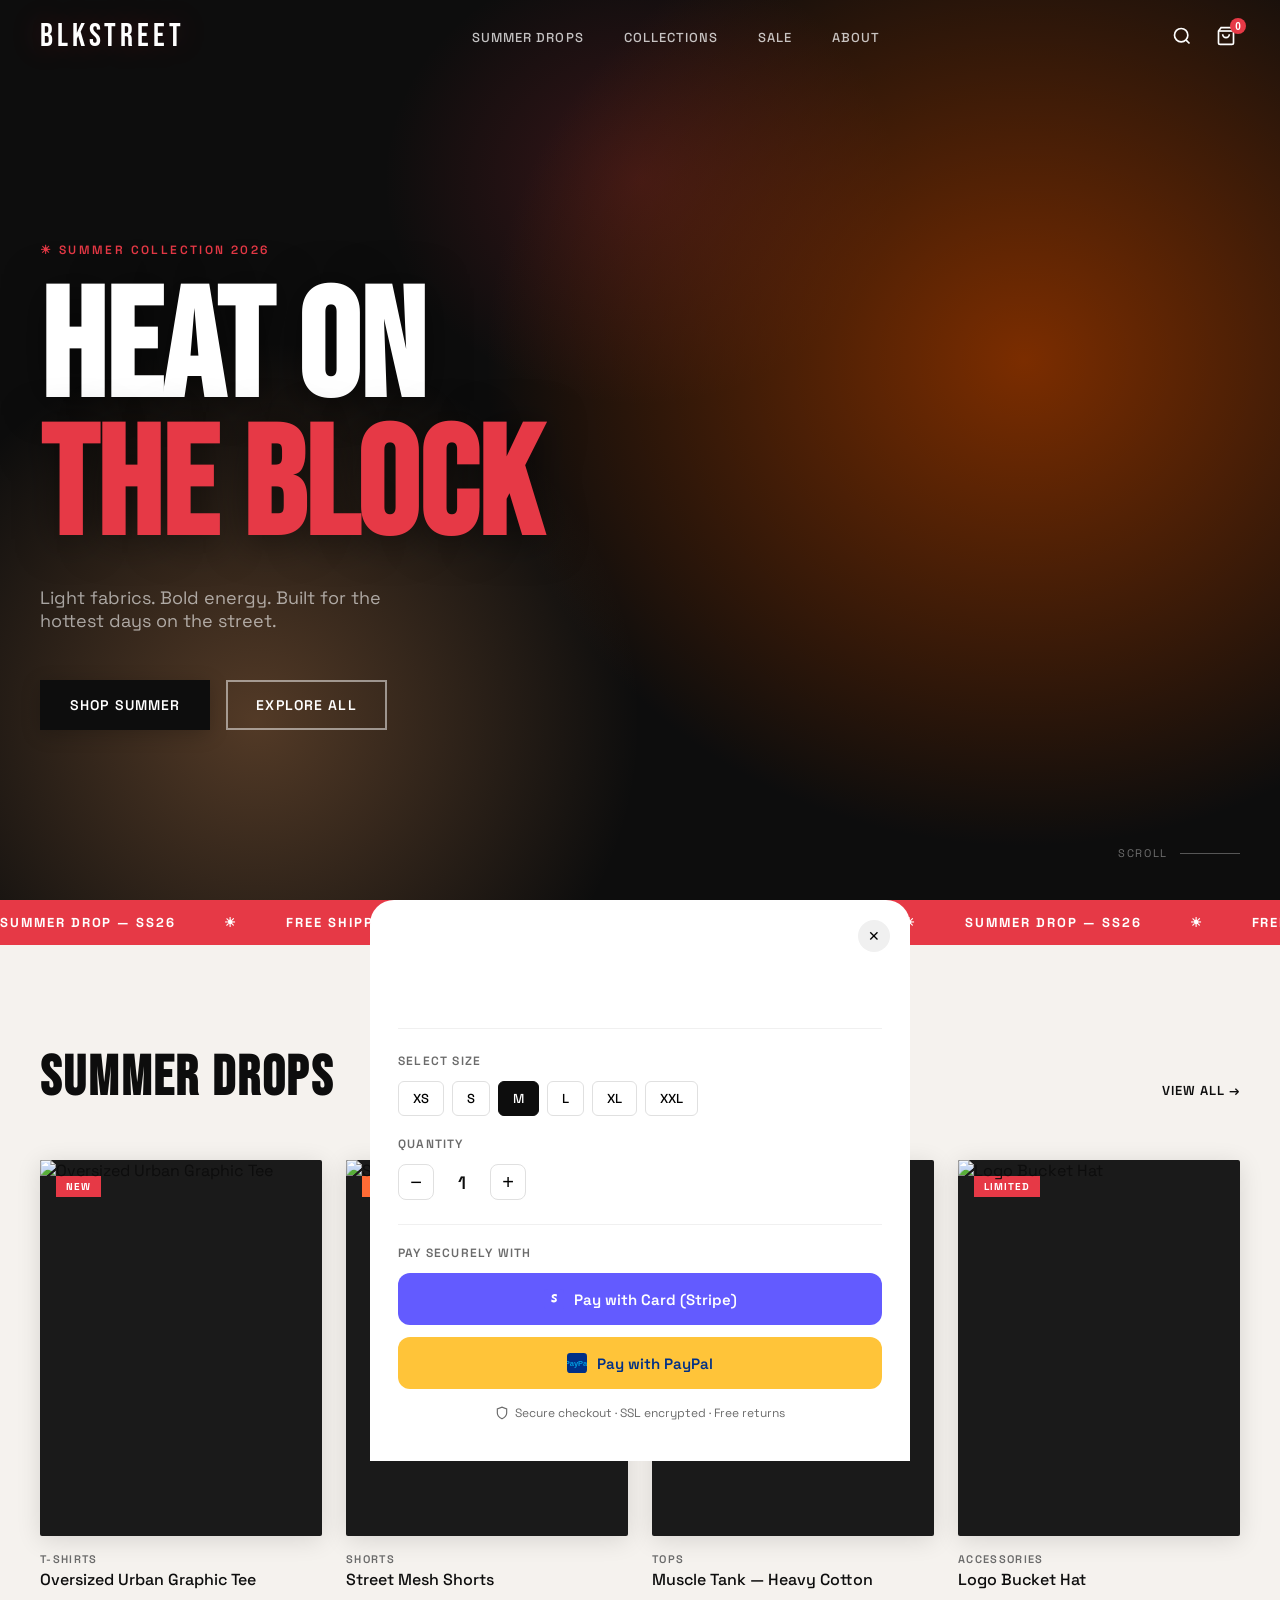
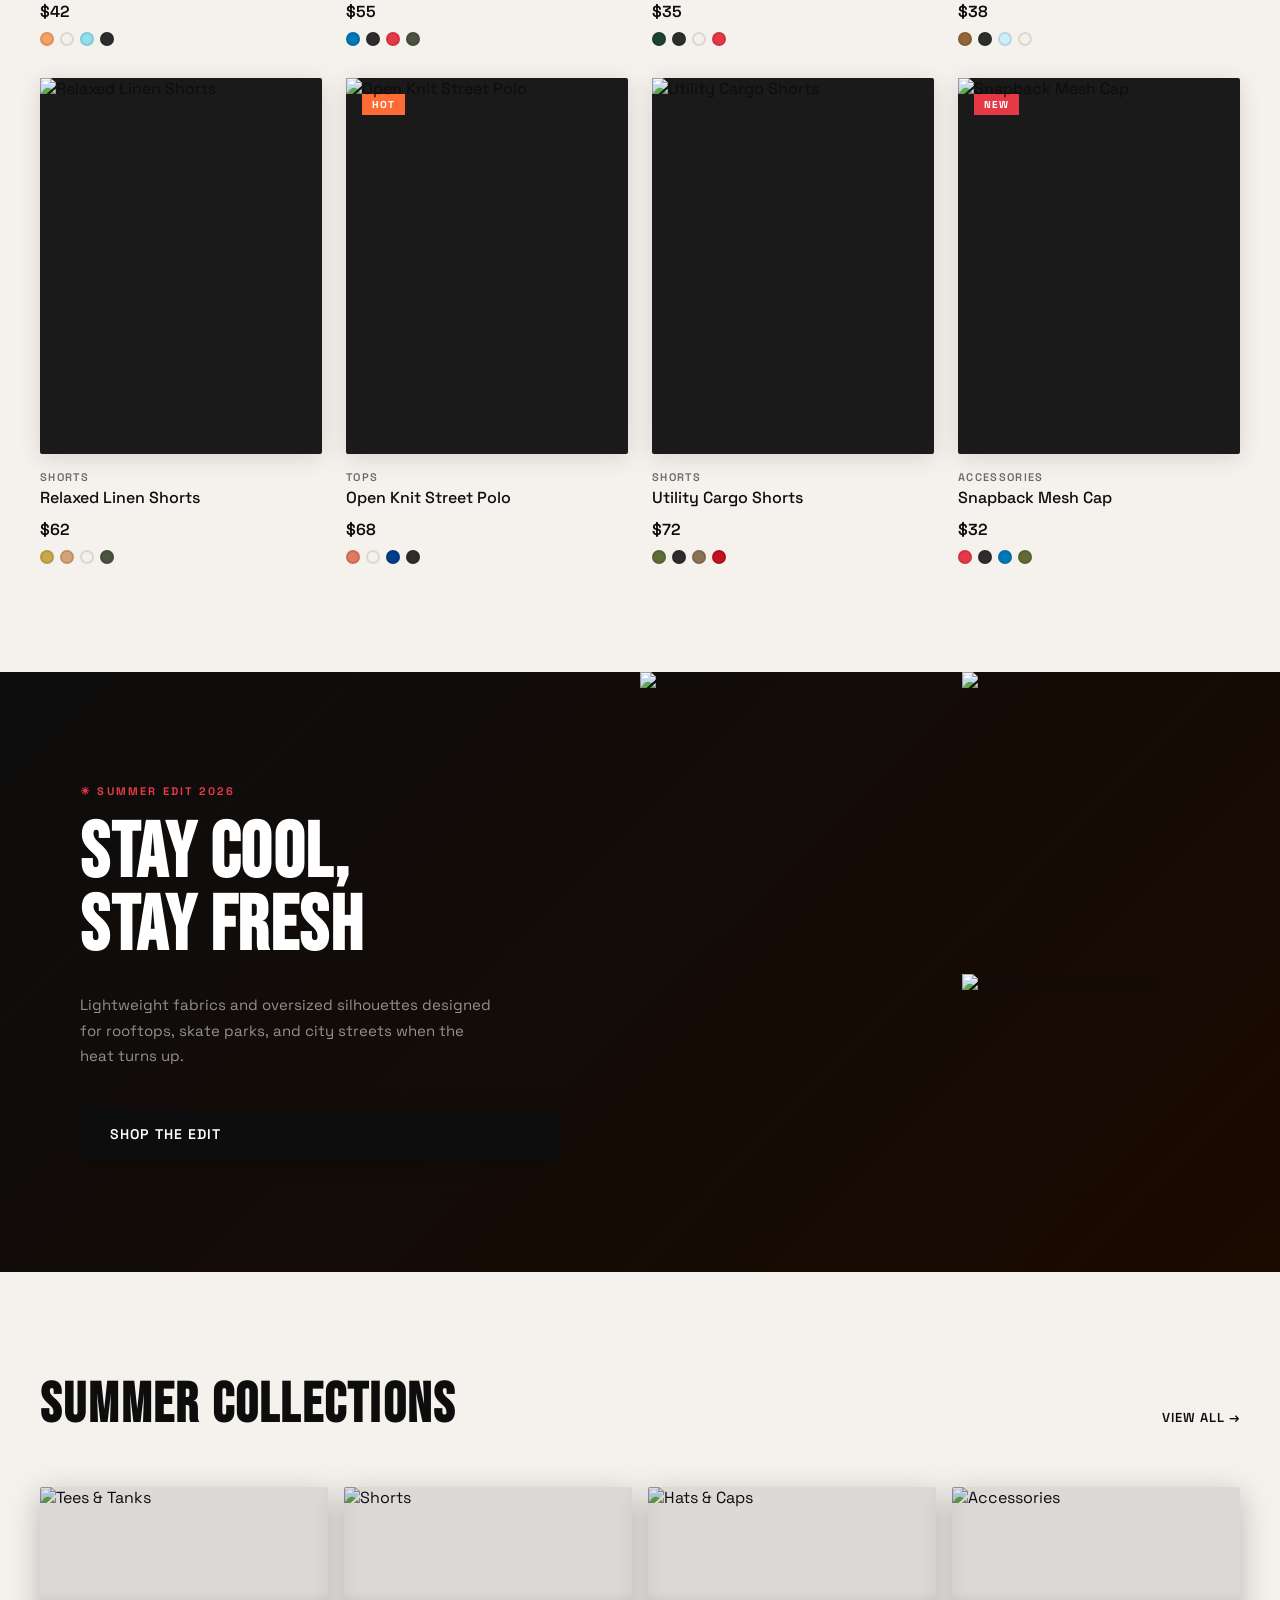
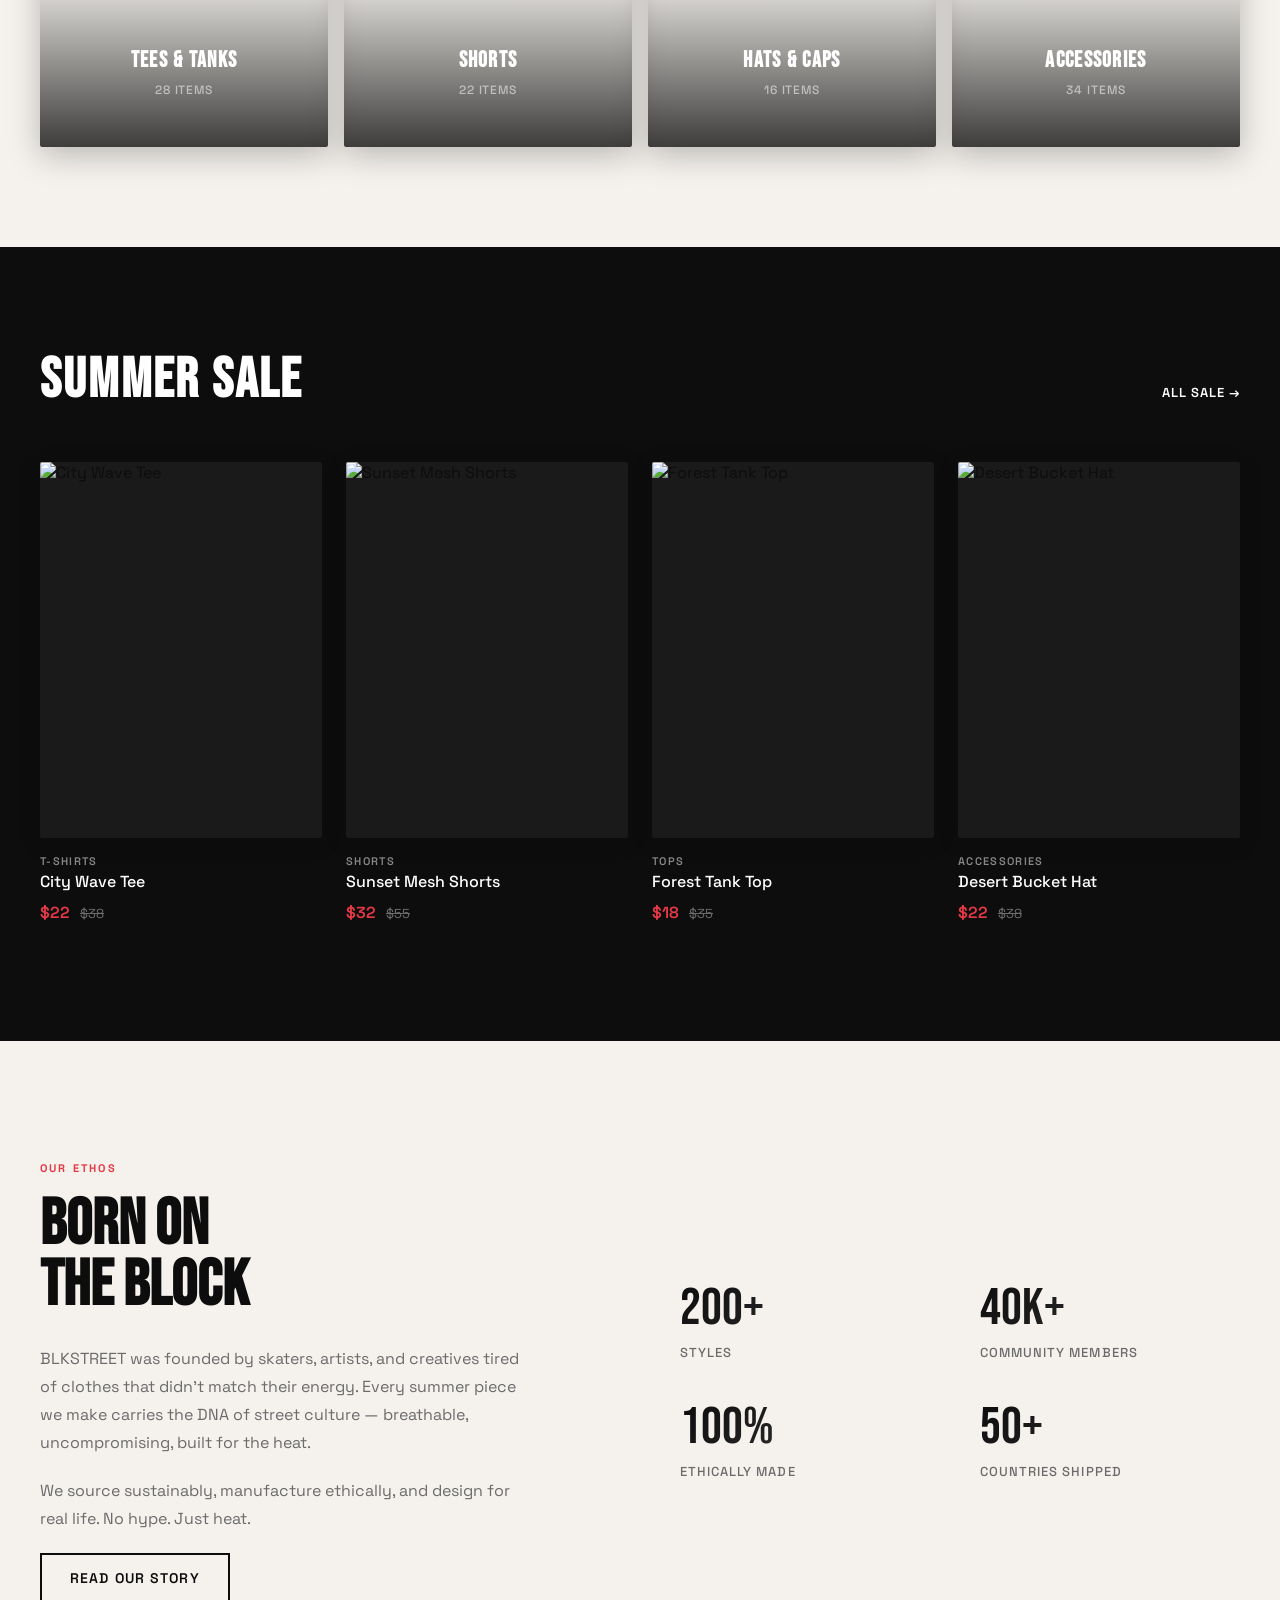
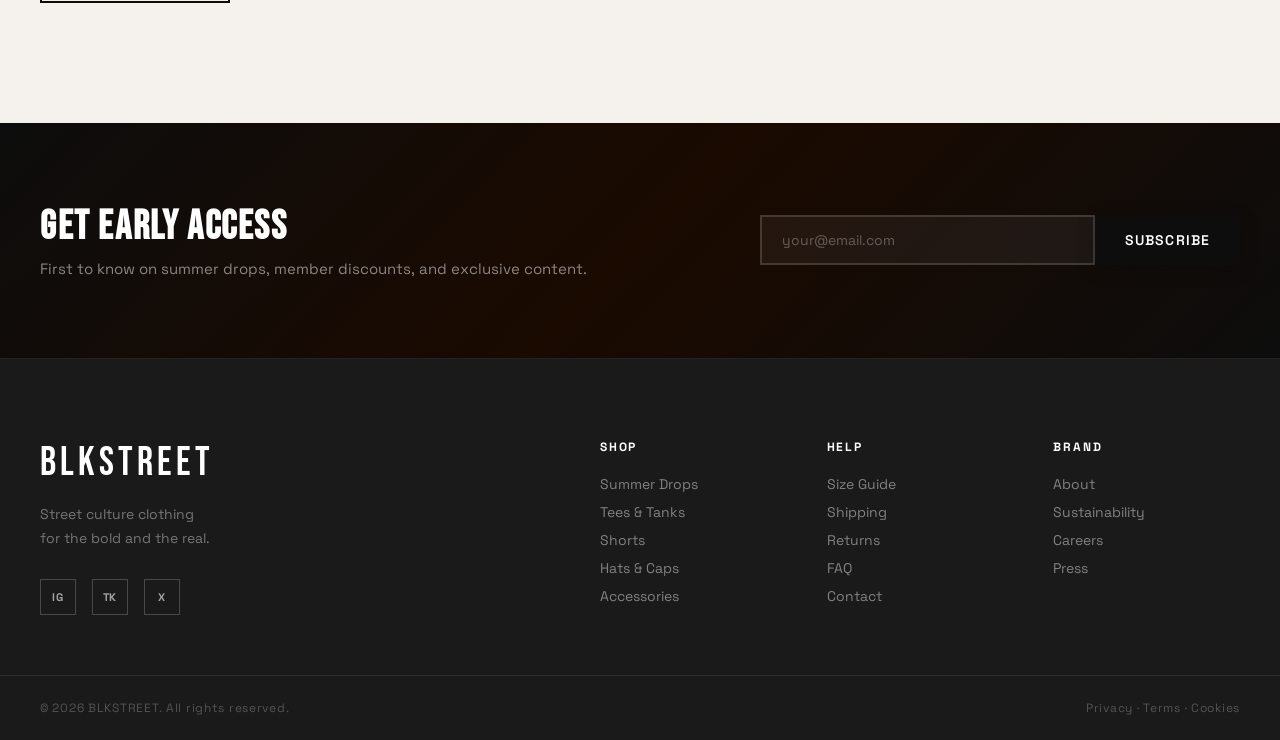
==== commit b8787095: "Rebrand from URBN to BLKSTREET throughout site Co-Authored-By: Claude Sonnet 4.6 <noreply@anthropic." ====
--- a/index.html
+++ b/index.html
@@ -3,7 +3,7 @@
 <head>
   <meta charset="UTF-8" />
   <meta name="viewport" content="width=device-width, initial-scale=1.0" />
-  <title>URBN — Summer Street Collection 2026</title>
+  <title>BLKSTREET — Summer Collection 2026</title>
   <link rel="stylesheet" href="css/style.css" />
   <link href="https://fonts.googleapis.com/css2?family=Space+Grotesk:wght@300;400;500;600;700&family=Bebas+Neue&display=swap" rel="stylesheet" />
 </head>
@@ -11,7 +11,7 @@
 
   <!-- NAV -->
   <nav class="nav" id="nav">
-    <div class="nav__logo">URBN</div>
+    <div class="nav__logo">BLKSTREET</div>
     <ul class="nav__links">
       <li><a href="#new">Summer Drops</a></li>
       <li><a href="#collections">Collections</a></li>
@@ -366,7 +366,7 @@
       <div class="brand-section__text">
         <p class="brand-section__tag">OUR ETHOS</p>
         <h2 class="brand-section__title">Born on<br/>the Block</h2>
-        <p class="brand-section__desc">URBN was founded by skaters, artists, and creatives tired of clothes that didn't match their energy. Every summer piece we make carries the DNA of street culture — breathable, uncompromising, built for the heat.</p>
+        <p class="brand-section__desc">BLKSTREET was founded by skaters, artists, and creatives tired of clothes that didn't match their energy. Every summer piece we make carries the DNA of street culture — breathable, uncompromising, built for the heat.</p>
         <p class="brand-section__desc">We source sustainably, manufacture ethically, and design for real life. No hype. Just heat.</p>
         <a href="#" class="btn btn--outline">Read Our Story</a>
       </div>
@@ -397,7 +397,7 @@
   <footer class="footer">
     <div class="container footer__inner">
       <div class="footer__brand">
-        <div class="footer__logo">URBN</div>
+        <div class="footer__logo">BLKSTREET</div>
         <p>Street culture clothing<br/>for the bold and the real.</p>
         <div class="footer__social">
           <a href="#">IG</a>
@@ -421,12 +421,12 @@
       </div>
     </div>
     <div class="footer__bottom">
-      <span>© 2026 URBN. All rights reserved.</span>
+      <span>© 2026 BLKSTREET. All rights reserved.</span>
       <span>Privacy · Terms · Cookies</span>
     </div>
   </footer>
 
-  <div class="toast" id="toast">Subscribed! Welcome to the fam. ☀</div>
+  <div class="toast" id="toast">Subscribed! Welcome to BLKSTREET. ☀</div>
 
   <!-- CHECKOUT MODAL -->
   <div class="modal-overlay" id="modalOverlay" onclick="closeModal()"></div>
